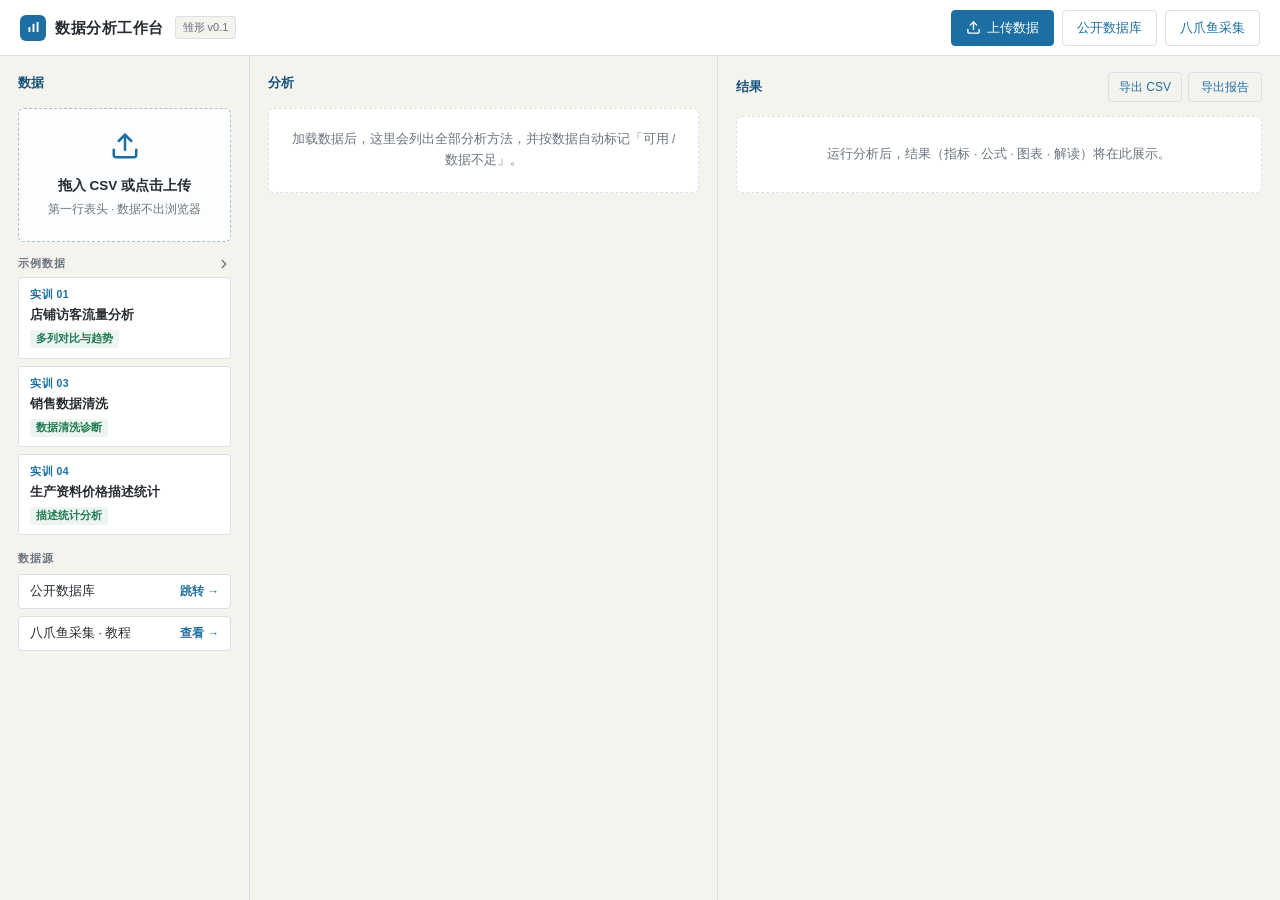
==== index.html @ 27d254c5 "1" ====
<!DOCTYPE html>
<html lang="zh-CN">
<head>
<meta charset="UTF-8">
<meta name="viewport" content="width=device-width, initial-scale=1.0">
<title>数据分析工作台 · 雏形</title>
<style>
:root{--brand:#1D6FA3;--brand-dark:#14517A;--brand-light:#E8F1F8;--accent:#D89A1E;--ok:#1E7A50;--bad:#B4382C;--purple:#5B4AA8;--teal:#2C7A7B;--gray:#6B7480;--text:#262B31;--line:#D9E0E8;--bg:#F5F3EE;--card:#fff;--rule:#D9E0E8;--serif:"Source Han Serif SC","Noto Serif CJK SC","STZhongsong","SimSun",Georgia,"Times New Roman",serif;}
*{box-sizing:border-box;margin:0;padding:0}
html,body{height:100%}
body{font-family:"Microsoft YaHei","微软雅黑","PingFang SC","Helvetica Neue",Arial,sans-serif;background:var(--bg);color:var(--text);font-size:14px;line-height:1.7}
button{font-family:inherit;cursor:pointer}
.hidden{display:none!important}

/* ---------- 顶栏 ---------- */
.topbar{height:56px;background:var(--card);border-bottom:1px solid var(--line);display:flex;align-items:center;justify-content:space-between;padding:0 20px;position:sticky;top:0;z-index:20}
.brand{display:flex;align-items:center;gap:9px}
.brand .logo{width:26px;height:26px;background:var(--brand);border-radius:6px;display:flex;align-items:center;justify-content:center}
.brand .logo svg{width:15px;height:15px;color:#fff}
.brand .nm{font-size:15px;font-weight:700;letter-spacing:.5px}
.brand .ver{font-size:11px;color:var(--gray);font-weight:400;background:var(--bg);border:1px solid var(--line);border-radius:3px;padding:1px 7px;margin-left:2px}
.top-actions{display:flex;gap:8px}
.tb-btn{display:inline-flex;align-items:center;gap:6px;font-size:13px;color:var(--brand);background:transparent;border:1px solid var(--line);border-radius:4px;padding:7px 14px;min-height:36px;font-weight:500;transition:all .15s}
.tb-btn:hover{background:var(--brand-light);border-color:var(--brand)}
.tb-btn.primary{background:var(--brand);color:#fff;border-color:var(--brand)}
.tb-btn.primary:hover{background:var(--brand-dark)}
.tb-btn svg{width:15px;height:15px}

/* ---------- 三栏工作区 ---------- */
.workbench{display:grid;grid-template-columns:250px 1fr 1.2fr;height:calc(100vh - 56px)}
.col{overflow-y:auto;padding:16px 18px;border-right:1px solid var(--line)}
.col:last-child{border-right:none}
.col-h{font-size:13px;font-weight:700;color:var(--brand-dark);margin-bottom:14px;display:flex;align-items:center;gap:7px;justify-content:space-between}
.col-h svg{width:16px;height:16px;color:var(--brand);flex:0 0 16px}
.col-h .l{display:flex;align-items:center;gap:7px}
.sec-lbl{font-size:11px;color:var(--gray);font-weight:600;letter-spacing:1px;margin:14px 0 6px}
.sec-lbl.fold-head{display:flex;align-items:center;justify-content:space-between;width:100%;background:none;border:none;cursor:pointer;text-align:left;padding:0;font-size:11px;font-weight:600;color:var(--gray);letter-spacing:1px}
.sec-lbl.fold-head:hover{color:var(--brand)}
.sec-lbl.fold-head .fold-arrow{width:14px;height:14px;color:var(--gray);transition:transform .18s;flex:0 0 auto}
.sec-lbl.fold-head.open .fold-arrow{transform:rotate(90deg)}
.fold-body .sample-more{display:none}
.fold-body.open .sample-more{display:block}

/* ---------- 左栏：数据 ---------- */
.upload-box{border:1.5px dashed #AEBDCC;border-radius:6px;padding:22px 14px;text-align:center;cursor:pointer;background:#FCFDFE;transition:all .15s}
.upload-box:hover{border-color:var(--brand);background:var(--brand-light)}
.upload-box svg{width:30px;height:30px;color:var(--brand);margin-bottom:6px}
.upload-box .t{font-size:13.5px;font-weight:700}
.upload-box .s{font-size:11.5px;color:var(--gray);margin-top:2px}
.sample-item{border:1px solid var(--line);border-radius:4px;padding:8px 11px;font-size:12.5px;cursor:pointer;background:#fff;margin-bottom:7px;transition:all .15s}
.sample-item:hover{border-color:var(--brand);background:#FBFCFE}
.sample-item .no{font-size:10.5px;font-weight:700;color:var(--brand);letter-spacing:.5px}
.sample-item .nm{font-weight:600;margin-top:1px}
.sample-item .tp{font-size:10.5px;color:var(--ok);background:#EDF5F0;border-radius:2px;padding:0 6px;margin-top:4px;display:inline-block;font-weight:600}
.src-link{display:flex;align-items:center;justify-content:space-between;font-size:12.5px;color:var(--text);border:1px solid var(--line);border-radius:4px;padding:8px 11px;margin-bottom:7px;cursor:pointer;background:#fff;transition:all .15s;text-align:left;width:100%}
.src-link:hover{border-color:var(--brand);background:#FBFCFE}
.src-link .go{color:var(--brand);font-size:11.5px;font-weight:600}
.var-list{margin-top:6px}
.var-item{display:flex;align-items:center;gap:7px;font-size:12.5px;padding:4px 0}
.v-dot{width:7px;height:7px;border-radius:50%;flex:0 0 7px}
.v-name{flex:1;min-width:0;overflow:hidden;text-overflow:ellipsis;white-space:nowrap}
.v-type{font-size:10.5px;color:var(--gray)}
.var-note{font-size:11px;color:var(--gray);margin-top:8px;line-height:1.6}
.src-meta{font-size:12px;color:var(--gray);background:var(--card);border:1px solid var(--line);border-radius:4px;padding:8px 11px;margin-bottom:10px}

/* ---------- 中栏：分析 ---------- */
.an-group{margin-bottom:16px}
.an-group-t{font-size:11px;color:var(--gray);font-weight:600;letter-spacing:1px;margin-bottom:6px;padding-bottom:4px;border-bottom:1px solid var(--line)}
.an-card{display:flex;align-items:center;gap:10px;width:100%;text-align:left;border:1px solid var(--line);border-radius:5px;padding:9px 12px;margin-bottom:7px;background:#fff;transition:all .15s}
.an-card:hover{border-color:var(--brand);background:#FBFCFE}
.an-card.sel{border-color:var(--brand);box-shadow:0 0 0 1px var(--brand);background:var(--brand-light)}
.an-card .ic{width:20px;height:20px;color:var(--brand);flex:0 0 20px}
.an-card .ic svg{width:20px;height:20px}
.an-card .nm{font-size:13.5px;font-weight:600;flex:1;min-width:0}
.an-card .nm .short{display:block;font-size:11px;color:var(--gray);font-weight:400;margin-top:1px}
.badge{font-size:10.5px;font-weight:600;border-radius:3px;padding:2px 7px;flex:0 0 auto;letter-spacing:.3px}
.badge.ok{background:var(--brand-light);color:var(--brand)}
.badge.no{background:#EEF0F3;color:var(--gray)}
.badge.shell{background:#FBF3E2;color:#9A6A12}
.an-empty{font-size:12.5px;color:var(--gray);background:var(--card);border:1px dashed var(--line);border-radius:6px;padding:20px 16px;text-align:center;line-height:1.7}
.cfg-wrap{margin-top:14px;background:var(--card);border:1px solid var(--line);border-radius:6px;padding:14px}
.cfg-wrap .ttl{font-size:13px;font-weight:700;color:var(--brand-dark);margin-bottom:10px}
.cfg-row{display:flex;align-items:center;gap:12px;flex-wrap:wrap;margin-bottom:12px}
.cfg-row label{font-size:13px;font-weight:600;color:var(--brand-dark);min-width:90px}
.cfg-row select,.cfg-row input[type=number]{font-family:inherit;font-size:14px;padding:8px 10px;border:1.5px solid var(--line);border-radius:3px;background:#fff;min-height:40px;min-width:160px;color:var(--text)}
.cfg-row select:focus,.cfg-row input:focus{outline:none;border-color:var(--brand)}
.hint{font-size:12px;color:var(--gray)}
.out-opts{margin-top:14px;padding-top:12px;border-top:1px dashed var(--line)}
.out-ttl{font-size:13px;font-weight:700;color:var(--brand-dark);margin-bottom:8px}
.out-row{display:flex;gap:16px;flex-wrap:wrap}
.out-item{display:inline-flex;align-items:center;gap:5px;font-size:12.5px;color:var(--text);cursor:pointer;user-select:none}
.out-item input{width:15px;height:15px;accent-color:var(--brand);cursor:pointer}
.run-btn{display:inline-flex;align-items:center;gap:7px;background:var(--brand);color:#fff;border:none;border-radius:4px;padding:10px 20px;font-size:14px;font-weight:600;min-height:42px;margin-top:6px}
.run-btn:hover{background:var(--brand-dark)}
.run-btn svg{width:16px;height:16px}

/* ---------- 右栏：结果 ---------- */
.ws-empty{font-size:12.5px;color:var(--gray);background:var(--card);border:1px dashed var(--line);border-radius:6px;padding:26px 18px;text-align:center;line-height:1.8}
#result.no-metric .metric{display:none}
#result.no-chart .chart-box{display:none}
#result.no-formula .formula-card{display:none}
#result.no-finding .finding{display:none}

/* ---------- 弹窗 ---------- */
.modal-mask{position:fixed;inset:0;background:rgba(20,26,33,.42);z-index:50;display:flex;align-items:center;justify-content:center;padding:20px}
.modal{background:var(--card);border-radius:8px;max-width:560px;width:100%;max-height:82vh;overflow-y:auto;box-shadow:0 16px 48px rgba(0,0,0,.18)}
.modal-h{display:flex;align-items:center;justify-content:space-between;padding:16px 20px;border-bottom:1px solid var(--line)}
.modal-h .t{font-size:15px;font-weight:700}
.modal-x{background:transparent;border:none;font-size:22px;color:var(--gray);cursor:pointer;line-height:1;padding:2px 6px}
.modal-b{padding:16px 20px 20px}
.db-item{display:flex;align-items:center;justify-content:space-between;border-bottom:1px solid #EEF2F6;padding:10px 2px}
.db-item:last-child{border-bottom:none}
.db-item .n{font-size:13.5px}
.db-item .n small{display:block;font-size:11px;color:var(--gray)}
.db-item a{color:var(--brand);font-size:12.5px;text-decoration:none;font-weight:600;flex:0 0 auto}
.db-item a:hover{text-decoration:underline}
.oct-step{display:flex;gap:10px;padding:8px 0;font-size:13px;line-height:1.7}
.oct-step .no{flex:0 0 22px;height:22px;border-radius:50%;background:var(--brand);color:#fff;font-size:12px;font-weight:700;display:flex;align-items:center;justify-content:center;margin-top:2px}
.oct-step .tx{flex:1;min-width:0}

/* ---------- 结果样式（复用现有引擎输出） ---------- */
/* ---------- 壳子模式：能力已设计、算法待接入 ---------- */
.shell-flag{display:flex;gap:10px;align-items:flex-start;background:#FFF7E6;border:1px solid #F2D8A7;border-radius:3px;padding:12px 16px;margin-bottom:14px;font-size:13px;line-height:1.75;color:#7A5A12}
.shell-flag svg{flex:0 0 auto;width:17px;height:17px;color:#DD8B00;margin-top:3px}
.shell-flag b{font-weight:800}
.spec-list,.todo-list{list-style:none;padding:0;margin:0}
.spec-item{display:flex;gap:12px;padding:9px 0;border-bottom:1px dashed var(--line);font-size:13px;line-height:1.7}
.spec-item:last-child{border-bottom:none}
.spec-k{flex:0 0 132px;font-weight:700;color:#14517A;font-size:12px;letter-spacing:.2px}
.spec-v{flex:1;min-width:0;color:var(--text)}
.spec-v small{display:block;color:var(--gray);font-size:11.5px;margin-top:2px;line-height:1.65}
.todo-item{display:flex;gap:10px;padding:8px 0;font-size:13px;line-height:1.7;align-items:flex-start}
.todo-box{flex:0 0 auto;width:13px;height:13px;border:1.5px solid #C5CDD6;border-radius:2px;margin-top:4px}
.todo-item b{font-family:'Consolas','Courier New',monospace;font-size:12.5px;color:#14517A}
.todo-item small{display:block;color:var(--gray);font-size:11.5px;margin-top:2px}
.pre-tbl{width:100%;border-collapse:collapse;font-size:12.5px;margin:8px 0 4px}
.pre-tbl th{background:#F1F5F9;color:#14517A;font-weight:700;text-align:left;padding:7px 10px;border-bottom:2px solid var(--line)}
.pre-tbl td{padding:6px 10px;border-bottom:1px solid #EEF2F6}
.pre-tbl td.num{text-align:right;font-family:Georgia,"Times New Roman",serif}
.pre-ok{color:#1E8E5A;font-weight:700}
.pre-bad{color:#C0392B;font-weight:700}
@media (max-width:768px){
  html,body{height:auto}
  .topbar{height:auto;min-height:56px;padding:8px 12px;gap:8px;flex-wrap:wrap}
  .top-actions{margin-left:auto}
  .tb-btn{padding:7px 9px}
  .workbench{display:block;height:auto;min-height:calc(100vh - 56px)}
  .col{overflow:visible;padding:14px 12px;border-right:none;border-bottom:1px solid var(--line)}
  .col:last-child{border-bottom:none}
  .cfg-row label{min-width:0;flex-basis:100%}
  .cfg-row select,.cfg-row input[type=number],.cfg-row input[type=text]{width:100%;min-width:0}
  .spec-item{flex-direction:column;gap:2px}
  .spec-k{flex:0 0 auto}
}

/* ---------- Step3 结果 ---------- */
.result-toolbar{display:flex;gap:10px;margin-bottom:18px;flex-wrap:wrap;align-items:center}
.result-toolbar .rt-status{font-size:13px;color:var(--ok);font-weight:600;display:inline-flex;align-items:center;gap:6px;margin-left:auto}
.result-toolbar .rt-status svg{width:16px;height:16px}
.res-block{background:var(--card);border:1px solid var(--line);border-radius:4px;
  padding:20px 22px;margin-bottom:16px;scroll-margin-top:12px}
.res-block .rb-title{font-size:15px;font-weight:700;color:var(--brand-dark);margin-bottom:12px;
  display:flex;align-items:center;gap:8px}
.res-block .rb-title .rb-no{background:var(--brand);color:#fff;font-size:12px;font-weight:700;
  width:22px;height:22px;border-radius:2px;display:inline-flex;align-items:center;justify-content:center;flex:0 0 22px}
.res-block .rb-title svg{width:18px;height:18px;color:var(--brand);flex:0 0 18px}
.metric-grid{display:grid;grid-template-columns:repeat(auto-fill,minmax(150px,1fr));gap:10px;margin-bottom:6px}
.metric{background:#FAFBFC;border:1px solid var(--line);border-radius:3px;padding:10px 12px}
.metric .m-label{font-size:11.5px;color:var(--gray);font-weight:600}
.metric .m-value{font-family:Georgia,"Times New Roman",serif;font-size:18px;font-weight:700;color:var(--brand-dark);line-height:1.35}
.metric .m-unit{font-size:11.5px;color:var(--gray);margin-left:3px;font-weight:400}
.metric.hl{background:var(--brand-light);border-color:var(--brand)}
.metric.hl .m-value{color:var(--brand)}
.metric.warn{background:#FBF7EE;border-color:#E8D5AC}
.metric.warn .m-value{color:#9A6A12}
.chart-box{margin:10px 0 4px}
.chart-box svg{width:100%;height:auto;display:block}
.chart-cap{font-size:12px;color:var(--gray);margin-top:4px}
.formula-card{background:#F8F9FA;border-left:3px solid var(--accent);border-radius:2px;
  padding:12px 16px;margin:10px 0;font-size:13.5px}
.formula-card .f-label{font-size:11px;font-weight:700;color:#9A6A12;letter-spacing:1px;margin-bottom:3px}
.formula-card .f-expr{font-weight:700;color:var(--text);font-family:"Cambria Math","STIXGeneral",Georgia,serif;font-size:14.5px}
.formula-card .f-sub{color:#4A5568;font-size:13px;margin-top:2px}
.formula-card .f-res{color:var(--brand);font-weight:700;margin-top:2px}
.finding{display:flex;gap:10px;padding:9px 12px;border-radius:2px;margin:7px 0;align-items:flex-start;font-size:13.5px}
.finding .f-badge{flex:0 0 auto;font-size:11.5px;font-weight:700;padding:2px 9px;border-radius:2px;margin-top:2px}
.finding .f-body{flex:1}
.finding .f-title{font-weight:700}
.f-fact{background:#F0F5FA}.f-fact .f-badge{background:var(--brand);color:#fff}
.f-anl{background:#FAF5EA}.f-anl .f-badge{background:#C88A10;color:#fff}
.f-sug{background:#EDF5F0}.f-sug .f-badge{background:var(--ok);color:#fff}
.f-warn{background:#FAEEEC}.f-warn .f-badge{background:var(--bad);color:#fff}
.prompt-box{background:#12293E;border-radius:3px;padding:16px 18px;margin:10px 0;color:#E8F1F8}
.prompt-box .pb-label{font-size:11.5px;font-weight:700;color:var(--accent);letter-spacing:1.5px;margin-bottom:8px;display:flex;align-items:center;gap:7px}
.prompt-box .pb-label svg{width:15px;height:15px}
.prompt-box .pb-text{font-size:13px;line-height:1.8;white-space:pre-wrap;font-family:"Consolas","Courier New",monospace}
.prompt-box .pb-copy{margin-top:10px;font-size:12px;background:rgba(255,255,255,.1);color:#fff;
  border:1px solid rgba(255,255,255,.28);border-radius:2px;padding:6px 14px;min-height:36px;font-weight:600}
.prompt-box .pb-copy:hover{background:rgba(255,255,255,.2)}
.prompt-box .pb-copied{color:#7FD8A8;font-size:12px;margin-left:10px}
.qa-note{font-size:12px;color:var(--gray);margin-top:10px;display:flex;gap:8px;align-items:center}
.qa-note svg{width:15px;height:15px;color:var(--ok);flex:0 0 15px}
.warn-box{background:#FAEEEC;border:1px solid #E9C2BA;border-radius:2px;padding:12px 16px;
  margin:10px 0;font-size:13px;display:flex;gap:10px}
.warn-box svg{width:18px;height:18px;color:var(--bad);flex:0 0 18px;margin-top:2px}


</style>
</head>
<body>
<header class="topbar">
  <div class="brand">
    <span class="logo"><svg viewBox="0 0 24 24" fill="none" stroke="currentColor" stroke-width="2.4" stroke-linecap="round" stroke-linejoin="round"><rect x="4" y="11" width="3" height="8" rx=".8" fill="currentColor" stroke="none"/><rect x="10.5" y="6" width="3" height="13" rx=".8" fill="currentColor" stroke="none"/><rect x="17" y="3" width="3" height="16" rx=".8" fill="currentColor" stroke="none"/></svg></span>
    <span class="nm">数据分析工作台</span>
    <span class="ver">雏形 v0.1</span>
  </div>
  <div class="top-actions">
    <button class="tb-btn primary" id="btnUploadTop"><svg viewBox="0 0 24 24" fill="none" stroke="currentColor" stroke-width="2.2" stroke-linecap="round" stroke-linejoin="round"><path d="M21 15v4a2 2 0 0 1-2 2H5a2 2 0 0 1-2-2v-4"/><polyline points="17 8 12 3 7 8"/><line x1="12" y1="3" x2="12" y2="15"/></svg>上传数据</button>
    <button class="tb-btn" id="btnDBTop">公开数据库</button>
    <button class="tb-btn" id="btnOctTop">八爪鱼采集</button>
  </div>
</header>

<main class="workbench">
  <!-- 左栏：数据 -->
  <section class="col">
    <div class="col-h"><span class="l">数据</span></div>
    <div class="upload-box" id="uploadBox">
      <svg viewBox="0 0 24 24" fill="none" stroke="currentColor" stroke-width="2" stroke-linecap="round" stroke-linejoin="round"><path d="M21 15v4a2 2 0 0 1-2 2H5a2 2 0 0 1-2-2v-4"/><polyline points="17 8 12 3 7 8"/><line x1="12" y1="3" x2="12" y2="15"/></svg>
      <div class="t">拖入 CSV 或点击上传</div>
      <div class="s">第一行表头 · 数据不出浏览器</div>
    </div>
    <input type="file" id="fileInput" accept=".csv,text/csv" class="hidden">
    <button type="button" class="sec-lbl fold-head" id="sampleFold" aria-expanded="false"><span>示例数据</span><svg class="fold-arrow" viewBox="0 0 24 24" fill="none" stroke="currentColor" stroke-width="2.4" stroke-linecap="round" stroke-linejoin="round"><polyline points="9 18 15 12 9 6"/></svg></button>
    <div id="sampleList" class="fold-body"></div>
    <div class="sec-lbl">数据源</div>
    <button class="src-link" id="btnDB"><span>公开数据库</span><span class="go">跳转 →</span></button>
    <button class="src-link" id="btnOct"><span>八爪鱼采集 · 教程</span><span class="go">查看 →</span></button>
    <div class="sec-lbl" id="varSecLbl" style="display:none">变量列表</div>
    <div class="src-meta hidden" id="srcMeta"></div>
    <div class="var-list" id="varList"></div>
  </section>

  <!-- 中栏：分析 -->
  <section class="col">
    <div class="col-h"><span class="l">分析</span></div>
    <div class="an-empty" id="anEmpty">加载数据后，这里会列出全部分析方法，并按数据自动标记「可用 / 数据不足」。</div>
    <div id="anGroups"></div>
    <div class="cfg-wrap hidden" id="cfgWrap">
      <div class="ttl">参数设置</div>
      <div id="cfgFields"></div>
      <div class="out-opts">
        <div class="out-ttl">输出选项</div>
        <div class="out-row">
          <label class="out-item"><input type="checkbox" id="optMetric" checked>指标卡</label>
          <label class="out-item"><input type="checkbox" id="optChart" checked>图表</label>
          <label class="out-item"><input type="checkbox" id="optFormula">公式</label>
          <label class="out-item"><input type="checkbox" id="optFinding" checked>解读</label>
        </div>
      </div>
      <button class="run-btn" id="btnRun"><svg viewBox="0 0 24 24" fill="none" stroke="currentColor" stroke-width="2.2" stroke-linecap="round" stroke-linejoin="round"><polygon points="6 3 20 12 6 21 6 3"/></svg>开始分析</button>
    </div>
  </section>

  <!-- 右栏：结果 -->
  <section class="col">
    <div class="col-h"><span class="l">结果</span><span style="display:flex;gap:6px"><button class="tb-btn" id="btnCSV" style="padding:5px 10px;min-height:30px;font-size:12px">导出 CSV</button><button class="tb-btn" id="btnExport" style="padding:5px 12px;min-height:30px;font-size:12px">导出报告</button></span></div>
    <div class="ws-empty" id="result">运行分析后，结果（指标 · 公式 · 图表 · 解读）将在此展示。</div>
  </section>
</main>

<!-- 弹窗容器 -->
<div class="modal-mask hidden" id="modalMask">
  <div class="modal" id="modal"></div>
</div>

<script>
"use strict";
var C = {brand:"#1D6FA3", brandD:"#14517A", accent:"#D89A1E", ok:"#1E8E5A", bad:"#C0392B",
  purple:"#6B46C1", teal:"#2C7A7B", gray:"#8A94A0", text:"#2D3748", line:"#E2E8F0"};

/* ---------- 数字格式化 ---------- */
function fmtNum(v, d){ if(v===null||v===undefined||!isFinite(v)) return "—";
  d = (d===undefined?1:d); return v.toLocaleString("zh-CN",{minimumFractionDigits:0,maximumFractionDigits:d}); }
function fmtPct(v, d){ return (v*100).toFixed(d===undefined?1:d)+"%"; }
function fmtSigned(v, d){ var s=fmtNum(v,d); return (v>0?"+":"")+s; }
function round(v, d){ var p=Math.pow(10,d===undefined?2:d); return Math.round(v*p)/p; }
function sum(a){ return a.reduce(function(s,v){return s+v;},0); }
function mean(a){ return a.length? sum(a)/a.length : NaN; }
function isLikelyTotalColumn(name){ return /^(总|合计|总计)|(?:总数|合计|总计|total|sum)$/i.test(String(name||"").trim()); }

/* =====================================================================
 * 1. CSV 解析（支持引号包裹、逗号、BOM；UTF-8）
 * ===================================================================== */
function parseCSV(text){
  text = text.replace(/^\uFEFF/, "").replace(/\r\n?/g, "\n");
  var rows=[], row=[], cell="", inQ=false, i, c;
  for(i=0;i<text.length;i++){
    c=text[i];
    if(inQ){
      if(c==='"'){ if(text[i+1]==='"'){cell+='"';i++;} else inQ=false; }
      else cell+=c;
    } else {
      if(c==='"'){ inQ=true; }
      else if(c===','){ row.push(cell); cell=""; }
      else if(c==='\n'){ row.push(cell); rows.push(row); row=[]; cell=""; }
      else cell+=c;
    }
  }
  if(cell!==""||row.length){ row.push(cell); rows.push(row); }
  rows = rows.filter(function(r){ return r.some(function(x){ return x.trim()!==""; }); });
  if(rows.length<2) return null;
  var headers = rows[0].map(function(h){ return String(h).trim(); });
  var data = rows.slice(1).map(function(r){
    while(r.length<headers.length) r.push("");
    return headers.map(function(_,k){ return (r[k]!==undefined? String(r[k]).trim() : ""); });
  });
  return {headers:headers, rows:data};
}

/* 单元格数值解析："" → null(缺失)；可解析 → number；否则 NaN(文本) */
function parseNum(s){
  if(s===null||s===undefined) return null;
  var t=String(s).trim();
  if(t==="") return null;
  t=t.replace(/,/g,"").replace(/[¥￥]/g,"").replace(/\s+/g,"");
  if(t==="-"||t==="--"||t==="NA"||t==="N/A"||t==="null") return null;
  // 严格数字格式：残缺日期（2024-2-30）与日期串不得被 parseFloat 截断吞掉
  if(!/^[-+]?(\d+(\.\d+)?|\.\d+)$/.test(t)) return NaN;
  var v=parseFloat(t);
  return isNaN(v)? NaN : v;
}
function isNumCol(rows, k){
  var n=0, ok=0;
  for(var i=0;i<rows.length;i++){ var v=parseNum(rows[i][k]); if(v!==null){ n++; if(!isNaN(v)) ok++; } }
  return n>0 && ok/n>=0.85;
}
function colValues(rows, k){ // 数值化后的数组（null 跳过）
  var out=[];
  for(var i=0;i<rows.length;i++){ var v=parseNum(rows[i][k]); if(v!==null&&!isNaN(v)) out.push(v); }
  return out;
}

/* =====================================================================
 * 2. 描述统计引擎（口径对齐教材：样本方差 ddof=1、众数取最小、Excel 分位数）
 * ===================================================================== */
function quantileSorted(s, p){
  var pos=(s.length-1)*p, lo=Math.floor(pos), hi=Math.ceil(pos);
  return s[lo]+(s[hi]-s[lo])*(pos-lo);
}
function describe(arr){
  var n=arr.length, s=arr.slice().sort(function(a,b){return a-b;}), i, m=sum(s)/n;
  var median = n%2? s[(n-1)/2] : (s[n/2-1]+s[n/2])/2;
  var freq={}, mode=null, mf=0, k;
  for(i=0;i<n;i++){ freq[s[i]]=(freq[s[i]]||0)+1; }
  for(k in freq){ if(freq[k]>mf){ mf=freq[k]; mode=parseFloat(k); } }
  var min=s[0], max=s[n-1], range=max-min;
  var q1=quantileSorted(s,0.25), q3=quantileSorted(s,0.75), iqr=q3-q1;
  var varr=0, m3=0, m4=0;
  for(i=0;i<n;i++){ var d=s[i]-m; varr+=d*d; m3+=d*d*d; m4+=d*d*d*d; }
  var variance=varr/(n-1), std=Math.sqrt(variance), cv=m? std/m : NaN;
  var skew = std>0? (m3/n)/(std*std*std) : NaN;
  var kurt = std>0? (m4/n)/(std*std*std*std)-3 : NaN;
  return {n:n,min:min,max:max,range:range,mean:m,median:median,mode:mode,
    q1:q1,q3:q3,iqr:iqr,variance:variance,std:std,cv:cv,skew:skew,kurt:kurt,sum:m*n};
}

/* =====================================================================
 * 3. 相关与回归（最小二乘一元线性回归 + 皮尔逊 r）
 * ===================================================================== */
function linreg(xs, ys){
  var n=Math.min(xs.length,ys.length), i, mx=mean(xs), my=mean(ys);
  var sxy=0, sxx=0, syy=0;
  for(i=0;i<n;i++){ var dx=xs[i]-mx, dy=ys[i]-my; sxy+=dx*dy; sxx+=dx*dx; syy+=dy*dy; }
  var b=sxx!==0? sxy/sxx : NaN, a=my-b*mx;
  var r=Math.sqrt(sxx)*Math.sqrt(syy)!==0? sxy/Math.sqrt(sxx*syy) : NaN;
  var r2=r*r;
  function predict(x0){ return a+b*x0; }
  return {n:n,a:a,b:b,r:r,r2:r2,predict:predict,meanX:mx,meanY:my};
}
function corrStrength(r){
  var a=Math.abs(r);
  if(a>=0.8) return "高度相关";
  if(a>=0.5) return "显著相关";
  if(a>=0.3) return "低度相关";
  return "弱相关（几乎不相关）";
}

/* =====================================================================
 * 4. 时间序列分析（发展水平/增长量/环比定基速度/几何平均/趋势方程/预测）
 * ===================================================================== */
function tsAnalysis(ys){
  var n=ys.length, i, first=ys[0], last=ys[n-1];
  var avgLevel=sum(ys)/n;
  var avgGrowth=(last-first)/(n-1);
  var chain=[], fixed=[];
  for(i=1;i<n;i++){ chain.push(ys[i]/ys[i-1]); fixed.push(ys[i]/first); }
  fixed.unshift(1);
  var geoMean=first>0? Math.pow(last/first, 1/(n-1)) : NaN;
  var t=ys.map(function(_,k){return k;});
  var tr=linreg(t, ys);
  return {n:n, first:first, last:last, avgLevel:avgLevel, avgGrowth:avgGrowth,
    chain:chain, fixed:fixed, geoMean:geoMean, trend:tr};
}
function tsForecast(tr, targetT){ return tr.predict(targetT); }

/* =====================================================================
 * 5. 统计指数（拉氏/帕氏综合指数 + 因素分析，口径对齐教材）
 * ===================================================================== */
function indexAnalysis(q0, q1, p0, p1){
  var n=q0.length, i;
  var s00=0, s10=0, s01=0, s11=0;
  for(i=0;i<n;i++){ s00+=q0[i]*p0[i]; s10+=q1[i]*p0[i]; s01+=q0[i]*p1[i]; s11+=q1[i]*p1[i]; }
  var kqL=s00? s10/s00 : NaN,   // 拉氏产量指数 Σq1p0/Σq0p0
      kqP=s01? s11/s01 : NaN,   // 帕氏产量指数 Σq1p1/Σq0p1
      kpL=s00? s01/s00 : NaN,   // 拉氏价格指数 Σq0p1/Σq0p0
      kpP=s10? s11/s10 : NaN,   // 帕氏价格指数 Σq1p1/Σq1p0
      kTotal=s00? s11/s00 : NaN;
  var eQ=s10-s00, eP=s11-s10, eTotal=s11-s00;
  var qEffects=[], pEffects=[], iq=[], ip=[];
  for(i=0;i<n;i++){
    iq.push(q1[i]/q0[i]); ip.push(p1[i]/p0[i]);
    qEffects.push(q1[i]*p0[i]-q0[i]*p0[i]); pEffects.push(q1[i]*p1[i]-q1[i]*p0[i]);
  }
  var relConsistent=Math.abs(kqL*kpP-kTotal)<1e-6;
  var absConsistent=Math.abs(eQ+eP-eTotal)<1e-6;
  return {s00:s00,s10:s10,s01:s01,s11:s11,kqL:kqL,kqP:kqP,kpL:kpL,kpP:kpP,
    kTotal:kTotal,eQ:eQ,eP:eP,eTotal:eTotal,iq:iq,ip:ip,
    qEffects:qEffects,pEffects:pEffects,relConsistent:relConsistent,absConsistent:absConsistent};
}

/* =====================================================================
 * 6. 抽样估计（z=1.96 大样本均值区间 / 比例区间 / 样本量）
 * ===================================================================== */
var Z95=1.96;
function meanInterval(arr){
  var st=describe(arr), se=st.std/Math.sqrt(st.n), margin=Z95*se;
  return {n:st.n, mean:st.mean, std:st.std, se:se, margin:margin,
    lower:st.mean-margin, upper:st.mean+margin, large:st.n>=30};
}
function propInterval(binaries){
  var n=binaries.length, k=binaries.filter(Boolean).length, p=k/n;
  var se=Math.sqrt(p*(1-p)/n), margin=Z95*se;
  return {n:n,k:k,p:p,se:se,margin:margin,lower:p-margin,upper:p+margin,
    np:k, nq:n-k, checkOK:k>=5 && (n-k)>=5};
}
function requiredSampleSize(sigma, E, z){ z=z||Z95; return Math.ceil((z*sigma/E)*(z*sigma/E)); }

/* ===== t 检验 helpers（追加于 requiredSampleSize 之后） ===== */
/* =====================================================================
 * 7.5  t 检验统计函数（独立 / 配对 / 单样本 — Welch 与 Student 可选）
 *      p 值通过正则化不完全 Beta 函数计算（CDF），与 scipy/statsmodels 一致
 * ===================================================================== */
function lGamma(x){
  // Lanczos 近似 — Numerical Recipes 风格
  var cof=[76.18009172947146, -86.50532032941677, 24.01409824083091,
           -1.2317735763244911, 0.00120858097003216, -0.0000053952393844999];
  var y=x, tmp=x+5.5;
  tmp-=(x+0.5)*Math.log(tmp);
  var ser=1.000000000190015;
  for(var j=0;j<6;j++) ser+=cof[j]/++y;
  return -tmp + Math.log(2.5066282746310005*ser/x);
}
function betaIncCF(a,b,x){
  // 连分式 (Lentz) — Regularized incomplete beta function 的连分式部分
  var qab=a+b, qap=a+1, qam=a-1;
  var c=1, d=1-qab*x/qap;
  if(Math.abs(d)<1e-300) d=1e-300;
  d=1/d;
  var h=d;
  for(var m=1;m<=200;m++){
    var m2=2*m;
    var aa=m*(b-m)*x/((qam+m2)*(a+m2));
    d=1+aa*d; if(Math.abs(d)<1e-300) d=1e-300;
    c=1+aa/c; if(Math.abs(c)<1e-300) c=1e-300;
    d=1/d; h*=d*c;
    aa=-(a+m)*(qab+m)*x/((a+m2)*(qap+m2));
    d=1+aa*d; if(Math.abs(d)<1e-300) d=1e-300;
    c=1+aa/c; if(Math.abs(c)<1e-300) c=1e-300;
    d=1/d; var del=d*c; h*=del;
    if(Math.abs(del-1)<3e-10) break;
  }
  return h;
}
function betaInc(a,b,x){
  if(x<=0) return 0;
  if(x>=1) return 1;
  var lbt = lGamma(a+b) - lGamma(a) - lGamma(b)
          + a*Math.log(x) + b*Math.log(1-x);
  var bt  = Math.exp(lbt);
  if(x<(a+1)/(a+b+2)) return bt*betaIncCF(a,b,x)/a;
  return 1 - bt*betaIncCF(b,a,1-x)/b;
}
function normCdf(z){
  // 标准正态 CDF —— Abramowitz & Stegun 7.1.26 近似（精度 ~1e-7）
  var t=1/(1+0.2316419*Math.abs(z));
  var d=0.3989422804014327*Math.exp(-z*z/2);
  var p=d*t*(0.319381530 + t*(-0.356563782 + t*(1.781477937 + t*(-1.821255978 + t*1.330274429))));
  return z>=0 ? 1-p : p;
}
function tDist2tail(t, df){
  // Student-t 双尾 p 值（教材口径 = 不完全 Beta 函数）
  if(df<=0) return NaN;
  if(df>100000) return 2*(1-normCdf(Math.abs(t)));  // 大 df → 正态近似
  var x = df/(df + t*t);
  return betaInc(df/2, 0.5, x);
}
function tDist1tail(t, df){
  // 单尾 p 值（t>0: P(T>t)；t<0: P(T<t)）
  var p2=tDist2tail(t, df);
  return t >= 0 ? p2/2 : 1 - p2/2;
}
function cohenD(a, b, kind){
  // kind: "ind_pooled" | "ind_welch" | "paired" | "one"
  var ma=mean(a), mb=b?mean(b):0;
  var sa=Math.sqrt(variance(a)), sb=b?Math.sqrt(variance(b)):0;
  if(kind==="paired"){
    // a 已经是差值数组
    return mean(a) / Math.sqrt(variance(a));
  }
  if(kind==="one"){ return (ma - b) / sa; }   // b 此时是 μ0
  if(kind==="ind_pooled"){
    var na=a.length, nb=b.length;
    var sp = Math.sqrt(((na-1)*sa*sa + (nb-1)*sb*sb)/(na+nb-2));
    return (ma-mb)/sp;
  }
  // ind_welch
  return (ma-mb)/Math.sqrt((sa*sa+sb*sb)/2);
}

/* ------- t 检验主函数 ------- */
function ttestIndependent(a, b, opts){
  opts=opts||{};
  var welch = !!opts.welch;
  var alts  = !!opts.alts;    // true=双尾 false=单尾（暂不全实现，仅双尾）
  var conf  = opts.conf||0.95;
  var na=a.length, nb=b.length;
  var ma=mean(a), mb=mean(b);
  var sa=a.map(function(x){return (x-ma)*(x-ma);}).reduce(function(s,v){return s+v;},0)/(na-1);
  var sb=b.map(function(x){return (x-mb)*(x-mb);}).reduce(function(s,v){return s+v;},0)/(nb-1);
  sa=Math.sqrt(sa); sb=Math.sqrt(sb);
  var diff=ma-mb;
  var t, df, se;
  if(welch){
    var va=sa*sa/na, vb=sb*sb/nb;
    se=Math.sqrt(va+vb);
    t=diff/se;
    var num=Math.pow(va+vb,2);
    var den=(va*va)/(na-1)+(vb*vb)/(nb-1);
    df=den>0?num/den:NaN;
  } else {
    var sp=Math.sqrt(((na-1)*sa*sa+(nb-1)*sb*sb)/(na+nb-2));
    se=sp*Math.sqrt(1/na+1/nb);
    t=diff/se;
    df=na+nb-2;
  }
  var p=tDist2tail(t, df);
  var cohen=cohenD(a, b, welch?"ind_welch":"ind_pooled");
  // 置信区间（均值差）
  var crit = tCritical(df, conf);   // 双侧 t 临界值
  var ciLower=diff-crit*se, ciUpper=diff+crit*se;
  return {kind:"ind", welch:welch, n1:na, n2:nb, m1:ma, m2:mb, s1:sa, s2:sb,
          diff:diff, se:se, t:t, df:df, p:p, cohensD:cohen,
          ciLower:ciLower, ciUpper:ciUpper, conf:conf, crit:crit};
}
function ttestPaired(a, b){
  var n=Math.min(a.length, b.length);
  var d=[]; for(var i=0;i<n;i++) d.push(a[i]-b[i]);
  var md=mean(d), sd=Math.sqrt(variance(d));
  var se=sd/Math.sqrt(n);
  // sd==0 时 t 与 Cohen's d 自然为 Infinity（数学上恒等差值 → 极限）
  var t=md/se, df=n-1;
  var p=isFinite(t)? tDist2tail(t, df) : 0;
  var cohen=sd>0? cohenD(d, null, "paired") : Infinity;
  var conf=0.95, crit=tCritical(df, conf);
  var margin=crit*se;
  return {kind:"paired", n:n, m1:mean(a.slice(0,n)), m2:mean(b.slice(0,n)),
          diff:md, sd:sd, se:se, t:t, df:df, p:p, cohensD:cohen,
          ciLower:md-margin, ciUpper:md+margin, conf:conf, crit:crit,
          d:d, x:a.slice(0,n), y:b.slice(0,n)};
}
function ttestOneSample(a, mu0){
  var n=a.length, ma=mean(a), sa=Math.sqrt(variance(a));
  var se=sa/Math.sqrt(n);
  var t=(ma-mu0)/se, df=n-1, p=tDist2tail(t, df);
  var conf=0.95, crit=tCritical(df, conf);
  var cohen=cohenD(a, mu0, "one");
  return {kind:"one", n:n, mean:ma, std:sa, mu0:mu0, se:se, t:t, df:df, p:p,
          cohensD:cohen, ciLower:ma-crit*se, ciUpper:ma+crit*se,
          conf:conf, crit:crit, x:a};
}
function variance(arr){  // 样本方差 ddof=1
  var n=arr.length, m=mean(arr);
  if(n<=1) return NaN;
  var s=0; for(var i=0;i<n;i++){var d=arr[i]-m; s+=d*d;}
  return s/(n-1);
}
function tCritical(df, conf){
  // 双侧 t 临界值 —— 在 [0, hi] 单调区间二分搜索
  if(df>100000) return Math.sqrt(2)*normInv(1-(1-conf)/2);  // 大 df → 正态近似
  var alpha = (1-conf)/2;
  var lo=0, hi=30;
  while(hi-lo>1e-5){
    var mid=(lo+hi)/2;
    if(tDist2tail(mid, df) < 2*alpha) hi=mid; else lo=mid;
  }
  return (lo+hi)/2;
}
function normInv(p){
  // 标准正态逆 CDF —— Beasley-Springer-Moro 近似
  if(p<=0) p=1e-12; if(p>=1) p=1-1e-12;
  var a=[-3.969683028665376e+01, 2.209460984245205e+02, -2.759285104469687e+02,
         1.383577518672690e+02, -3.066479806614716e+01, 2.506628277459239e+00];
  var b=[-5.447609879822406e+01, 1.615858368580409e+02, -1.556989798598866e+02,
         6.680131188771972e+01, -1.328068155288572e+01];
  var c=[-7.784894002430293e-03, -3.223964580411413e-01, -2.400758277161838e+00,
        -2.549732539343734e+00, 4.374664141464968e+00, 2.938163982698783e+00];
  var d=[7.784695709041462e-03, 3.224671290700398e-01, 2.445134137142996e+00, 3.754408661907416e+00];
  var pLow=0.02425, pHigh=1-pLow;
  var q,r;
  if(p<pLow){ q=Math.sqrt(-2*Math.log(p)); return (((((c[0]*q+c[1])*q+c[2])*q+c[3])*q+c[4])*q+c[5])/((((d[0]*q+d[1])*q+d[2])*q+d[3])*q+1); }
  if(p<=pHigh){ q=p-0.5; r=q*q; return (((((a[0]*r+a[1])*r+a[2])*r+a[3])*r+a[4])*r+a[5])*q/(((((b[0]*r+b[1])*r+b[2])*r+b[3])*r+b[4])*r+1); }
  q=Math.sqrt(-2*Math.log(1-p));
  return -(((((c[0]*q+c[1])*q+c[2])*q+c[3])*q+c[4])*q+c[5])/((((d[0]*q+d[1])*q+d[2])*q+d[3])*q+1);
}

/* =====================================================================
 * 6.5 追加分布函数：F 右尾 / 卡方右尾（不完全 Gamma 正则化）
 * ===================================================================== */
function gammaincP(a, x){
  // 正则化下不完全 gamma P(a,x)=γ(a,x)/Γ(a) —— 级数展开（x ≤ a+1 时用）
  if(x<=0||a<=0) return 0;
  var ap=a, sum=1/a, del=sum;
  for(var i=0;i<300;i++){ ap+=1; del*=x/ap; sum+=del; if(Math.abs(del)<Math.abs(sum)*1e-13) break; }
  return sum*Math.exp(-x+a*Math.log(x)-lGamma(a));
}
function gammaincQ(a, x){
  // 正则化上不完全 gamma Q(a,x)=Γ(a,x)/Γ(a) —— 连分式（x > a+1 时用）
  var b=x+1-a, c=1e300, d=1/b, h=d;
  for(var i=1;i<=300;i++){
    var an=-i*(i-a); b+=2;
    d=an*d+b; if(Math.abs(d)<1e-300) d=1e-300;
    c=b+an/c; if(Math.abs(c)<1e-300) c=1e-300;
    d=1/d; var del=d*c; h*=del;
    if(Math.abs(del-1)<1e-13) break;
  }
  return Math.exp(-x+a*Math.log(x)-lGamma(a))*h;
}
function gammaincReg(a, x){ return (x > a+1) ? 1-gammaincQ(a, x) : gammaincP(a, x); }
function chi2P(x, df){
  // 卡方分布右尾概率 = 1 − P(df/2, x/2)
  if(x<=0) return 1;
  if(df<=0) return NaN;
  return 1-gammaincReg(df/2, x/2);
}
function fDistP(f, df1, df2){
  // F 分布右尾概率 = I_{df2/(df2+df1·f)}(df2/2, df1/2)
  if(f<=0) return 1;
  if(!isFinite(f)) return 0;
  var x=df2/(df2+df1*f);
  return betaInc(df2/2, df1/2, x);
}

/* =====================================================================
 * 6.6 非参数检验（秩次方法）：并列取平均秩 + 四个检验
 * ===================================================================== */
function rankAll(values){
  // 升序赋秩，并列取平均秩；返回与 values 等长的秩数组
  var idx=values.map(function(_,i){return i;});
  idx.sort(function(a,b){ return values[a]-values[b]; });
  var ranks=new Array(values.length);
  for(var i=0;i<values.length;){
    var j=i;
    while(j+1<values.length && values[idx[j+1]]===values[idx[i]]) j++;
    var avg=(i+1+j+1)/2;
    for(var k=i;k<=j;k++) ranks[idx[k]]=avg;
    i=j+1;
  }
  return ranks;
}
function tieCorrection(values){
  // 并列秩校正项 Σ(t³−t)
  var cnt={}, tie=0;
  values.forEach(function(v){ cnt[v]=(cnt[v]||0)+1; });
  Object.keys(cnt).forEach(function(k){ var t=cnt[k]; if(t>1) tie+=t*t*t-t; });
  return tie;
}
function mannWhitneyU(a, b, opts){
  // 两独立样本 Mann-Whitney U，正态近似 p（含并列秩与连续性校正）
  opts=opts||{};
  var all=a.concat(b), R=rankAll(all);
  var Ra=0; for(var i=0;i<a.length;i++) Ra+=R[i];
  var n1=a.length, n2=b.length, N=n1+n2;
  var U1=n1*n2+n1*(n1+1)/2-Ra, U2=n1*n2-U1, U=Math.min(U1,U2);
  var tie=tieCorrection(all);
  var mu=n1*n2/2;
  var sigma=Math.sqrt(n1*n2*(N+1)/12*(1 - tie/(N*N*N-N)));
  if(sigma===0) sigma=1e-12;
  var raw=U1-mu, absRaw=Math.max(0, Math.abs(raw)-(opts.continuity===false?0:0.5));
  var z=(raw<0?-absRaw:absRaw)/sigma;
  var alt=opts.alternative||"two";
  var p=alt==="g1" ? normCdf(z) : (alt==="g2" ? 1-normCdf(z) : 2*(1-normCdf(Math.abs(z))));
  var r=z/Math.sqrt(N);
  return {U:U, U1:U1, U2:U2, n1:n1, n2:n2, Ra:Ra, z:z, p:p, r:r, alternative:alt};
}
function kruskalWallisH(groups){
  // groups: [{name, values:[]}]；H ~ χ²(k−1)，含并列秩校正；ε² = H/(N−1)
  var all=[]; groups.forEach(function(g){ all=all.concat(g.values); });
  var R=rankAll(all), k=groups.length, N=all.length;
  var H=0, off=0, rankSums=[];
  groups.forEach(function(g){
    var s=0; for(var i=0;i<g.values.length;i++) s+=R[off+i];
    off+=g.values.length; rankSums.push(s);
    H+=s*s/g.values.length;
  });
  H=12/(N*(N+1))*H - 3*(N+1);
  var tie=tieCorrection(all);
  if(tie>0) H=H/(1 - tie/(N*N*N-N));
  var df=k-1, p=chi2P(H, df), eps2=H/(N-1);
  return {H:H, df:df, p:p, k:k, N:N, eps2:eps2, rankSums:rankSums};
}
function wilcoxonSignedRank(a, b, opts){
  // 配对样本，零差值剔除，|d| 赋秩，W=min(W⁺,W⁻)，正态近似 p
  opts=opts||{};
  var diff=[], signs=[];
  for(var i=0;i<Math.min(a.length,b.length);i++){
    var d=a[i]-b[i];
    if(d!==0){ diff.push(Math.abs(d)); signs.push(d>0?1:-1); }
  }
  var n=diff.length;
  if(n<1) throw new Error("所有有效配对的差值均为 0，Wilcoxon 符号秩检验不适用");
  var R=rankAll(diff);
  var Wp=0, Wn=0;
  for(var j=0;j<n;j++){ if(signs[j]>0) Wp+=R[j]; else Wn+=R[j]; }
  var W=Math.min(Wp, Wn);
  var tie=tieCorrection(diff);
  var mu=n*(n+1)/4;
  var sigma=Math.sqrt(n*(n+1)*(2*n+1)/24 - tie/48);
  if(sigma===0) sigma=1e-12;
  var raw=Wp-mu, absRaw=Math.max(0, Math.abs(raw)-(opts.continuity===false?0:0.5));
  var z=(raw<0?-absRaw:absRaw)/sigma;
  var alt=opts.alternative||"two";
  var p=alt==="g1" ? 1-normCdf(z) : (alt==="g2" ? normCdf(z) : 2*(1-normCdf(Math.abs(z))));
  return {W:W, Wp:Wp, Wn:Wn, n:n, z:z, p:p, alternative:alt};
}
function friedmanTest(matrix){
  // matrix: n 行 × k 列；行内赋秩，χ²_F ~ χ²(k−1)；Kendall's W
  var n=matrix.length, k=matrix[0].length;
  var colRankSum=new Array(k).fill(0);
  for(var i=0;i<n;i++){
    var R=rankAll(matrix[i]);
    for(var j=0;j<k;j++) colRankSum[j]+=R[j];
  }
  var chi2=0;
  for(var j=0;j<k;j++) chi2+=colRankSum[j]*colRankSum[j];
  chi2=12/(n*k*(k+1))*chi2 - 3*n*(k+1);
  var df=k-1, p=chi2P(chi2, df), W=chi2/(n*(k-1));
  return {chi2:chi2, df:df, p:p, k:k, n:n, colRankSum:colRankSum, W:W};
}

/* =====================================================================
 * 6.7 方差分析（ANOVA）+ 卡方检验算法
 * ===================================================================== */
function anovaOneWay(groups){
  // groups: [{name, values:[]}]；返回方差分析表 + 效应量
  var k=groups.length, N=0, all=[];
  groups.forEach(function(g){ N+=g.values.length; all=all.concat(g.values); });
  if(k<2) throw new Error("方差分析至少需要 2 个有效组");
  var dfb=k-1, dfw=N-k;
  if(dfw<=0) throw new Error("组内自由度不足：每组只有 1 个观测时无法估计组内方差，请补充组内样本");
  var grand=mean(all), SSb=0, SSw=0;
  groups.forEach(function(g){
    var m=mean(g.values);
    SSb += g.values.length*(m-grand)*(m-grand);
    g.values.forEach(function(v){ SSw += (v-m)*(v-m); });
  });
  var SSt=SSb+SSw;
  var MSb=SSb/dfb, MSw=SSw/dfw;
  var F=MSw===0 ? (MSb===0 ? 0 : Infinity) : MSb/MSw;
  var p=F===Infinity ? 0 : fDistP(F, dfb, dfw);
  var eta2=SSt===0 ? 0 : SSb/SSt;
  var omegaDen=SSt+MSw, omega2=omegaDen===0 ? 0 : (SSb-(k-1)*MSw)/omegaDen;
  return {SSb:SSb,SSw:SSw,SSt:SSt,dfb:dfb,dfw:dfw,MSb:MSb,MSw:MSw,F:F,p:p,eta2:eta2,omega2:omega2,grand:grand,k:k,N:N};
}
function leveneTest(groups){
  var trans=groups.map(function(g){
    var md=describe(g.values).median;
    return {name:g.name, values:g.values.map(function(v){ return Math.abs(v-md); })};
  });
  var a=anovaOneWay(trans);
  return {W:a.F, df1:a.dfb, df2:a.dfw, p:a.p};
}
function posthocTest(groups, MSw, dfw, method, alpha){
  var k=groups.length, comps=[], i, j;
  var ncmp=k*(k-1)/2;
  for(i=0;i<k;i++){
    for(j=i+1;j<k;j++){
      var gi=groups[i], gj=groups[j];
      var diff=mean(gi.values)-mean(gj.values);
      var se=Math.sqrt(MSw*(1/gi.values.length + 1/gj.values.length));
      var t=Math.abs(diff)/se, pRaw=tDist2tail(t, dfw);
      var p = (method==="lsd") ? pRaw : Math.min(1, pRaw*ncmp);
      comps.push({g1:gi.name, g2:gj.name, diff:diff, se:se, t:t, p:p, sig:p<alpha});
    }
  }
  return comps;
}
function chi2Independence(obs, rKeys, cKeys){
  var rk, ck, rowSum={}, colSum={}, N=0;
  rKeys.forEach(function(x){ rowSum[x]=0; cKeys.forEach(function(y){ rowSum[x]+=obs[x][y]||0; }); });
  cKeys.forEach(function(y){ colSum[y]=0; rKeys.forEach(function(x){ colSum[y]+=obs[x][y]||0; }); });
  rKeys.forEach(function(x){ N+=rowSum[x]; });
  var exp={}, chi2=0, minE=Infinity, lowE=0, cells=0;
  rKeys.forEach(function(x){
    exp[x]={};
    cKeys.forEach(function(y){
      var e=rowSum[x]*colSum[y]/N, o=obs[x][y]||0;
      exp[x][y]=e; cells++;
      if(e<minE) minE=e; if(e<5) lowE++;
      chi2 += (o-e)*(o-e)/e;
    });
  });
  var df=(rKeys.length-1)*(cKeys.length-1);
  var p=chi2P(chi2, df);
  var V=Math.sqrt(chi2/(N*Math.min(rKeys.length-1, cKeys.length-1)));
  var resid={};
  rKeys.forEach(function(x){
    resid[x]={};
    cKeys.forEach(function(y){
      var e=exp[x][y], o=obs[x][y]||0;
      resid[x][y]=(o-e)/Math.sqrt(e);
    });
  });
  return {rowSum:rowSum, colSum:colSum, N:N, exp:exp, chi2:chi2, df:df, p:p, V:V, resid:resid, minE:minE, lowE:lowE, cells:cells};
}
function chi2GoodnessOfFit(cnt, keys, ratios){
  var N=0; keys.forEach(function(k){ N+=cnt[k]; });
  var k=keys.length, ratioArr;
  if(!ratios || String(ratios)==="等比例"){
    ratioArr=keys.map(function(){ return 1/k; });
  } else {
    var parts=String(ratios).trim().split(/[:：,，\s]+/).map(function(s){ return parseFloat(s); });
    var s=parts.reduce(function(a,b){return a+b;},0);
    if(parts.length!==k || parts.some(function(v){ return !isFinite(v)||v<0; }) || s<=0){
      throw new Error("理论比例需填写 "+k+" 个非负数字（如 1:2:1），或选择「等比例」");
    }
    ratioArr=parts.map(function(p){ return p/s; });
  }
  var chi2=0, exp={};
  keys.forEach(function(kk, i){
    var e=N*ratioArr[i], o=cnt[kk];
    exp[kk]=e; chi2 += (o-e)*(o-e)/e;
  });
  var df=k-1, p=chi2P(chi2, df);
  return {chi2:chi2, df:df, p:p, exp:exp, ratios:ratioArr};
}

/* =====================================================================
 * 7. 数据清洗诊断（缺失 / 文本数字 / 异常 IQR / 重复行 / 类型问题）
 * ===================================================================== */
function cleanDiagnose(ds){
  var issues=[], i, j;
  // ds: {headers, rows}
  var missByCol=[], textNumByCol=[];
  for(j=0;j<ds.headers.length;j++){
    var miss=0, tn=0;
    for(i=0;i<ds.rows.length;i++){
      var raw=ds.rows[i][j], v=parseNum(raw);
      if(v===null) miss++;
      else if(isNaN(v)) { /* 真文本 */ }
      else if(String(raw).match(/[,\s¥￥]/)) tn++;
    }
    missByCol.push(miss); textNumByCol.push(tn);
    if(miss>0) issues.push({type:"缺失", col:ds.headers[j], detail:miss+" 个缺失值（"+fmtPct(miss/ds.rows.length)+"）", act:"用该列均值/行业均值填充，或直接删除缺失行"});
    if(tn>0) issues.push({type:"文本数字", col:ds.headers[j], detail:tn+" 个单元格含千分位逗号/货币符号/空格（如 1,250.5）", act:"去除杂质后转为数值类型"});
  }
  // 数值列异常值（IQR）
  for(j=0;j<ds.headers.length;j++){
    if(!isNumCol(ds.rows,j)) continue;
    var vals=colValues(ds.rows,j), st=describe(vals);
    var lo=st.q1-1.5*st.iqr, hi=st.q3+1.5*st.iqr, outs=vals.filter(function(v){return v<lo||v>hi;});
    if(outs.length) issues.push({type:"异常值", col:ds.headers[j], detail:outs.length+" 个超出 IQR 界限 ["+fmtNum(lo,0)+", "+fmtNum(hi,0)+"]，如 "+outs.slice(0,3).map(function(v){return fmtNum(v,0);}).join("、")+"…", act:"核对原始记录，确认录入错误后剔除或修正"});
  }
  // 重复行
  var seen={}, dups=0;
  for(i=0;i<ds.rows.length;i++){ var key=ds.rows[i].join("\u0001"); if(seen[key]) dups++; else seen[key]=1; }
  if(dups>0) issues.push({type:"重复行", col:"—", detail:dups+" 行完全重复", act:"去重后仅保留一行"});
  // 脏名称（首尾空格）
  var dirtyNames=0;
  for(j=0;j<ds.headers.length;j++) for(i=0;i<ds.rows.length;i++) if(/^\s|\s$/.test(ds.rows[i][j])){ dirtyNames++; break; }
  if(dirtyNames>0) issues.push({type:"脏名称", col:"—", detail:dirtyNames+" 个字段首尾含多余空格", act:"trim() 去除首尾空格"});
  return {issues:issues, missByCol:missByCol, textNumByCol:textNumByCol, nRows:ds.rows.length};
}

/* =====================================================================
 * 8. 分类汇总 / 数据透视
 * ===================================================================== */
function groupSummary(rows, catIdx, valIdx){
  var g={}, order=[];
  for(var i=0;i<rows.length;i++){
    var key=rows[i][catIdx]||"(空)";
    if(!g[key]){ g[key]={key:key,vals:[]}; order.push(key); }
    var v=parseNum(rows[i][valIdx]);
    if(v!==null&&!isNaN(v)) g[key].vals.push(v);
  }
  return order.map(function(k){
    var vs=g[k].vals, s=describe(vs);
    return {key:k, count:vs.length, sum:s.sum, mean:s.mean, min:s.min, max:s.max};
  }).sort(function(a,b){return b.sum-a.sum;});
}
function pivotTable(rows, rowIdx, colIdx, valIdx){
  var rowKeys=[], colKeys=[], map={}, ri, ci, rk, ck, v;
  for(var i=0;i<rows.length;i++){
    rk=rows[i][rowIdx]||"(空)"; ck=rows[i][colIdx]||"(空)";
    if(rowKeys.indexOf(rk)<0) rowKeys.push(rk);
    if(colKeys.indexOf(ck)<0) colKeys.push(ck);
    v=parseNum(rows[i][valIdx]); if(v===null||isNaN(v)) v=0;
    map[rk] = map[rk]||{}; map[rk][ck]=(map[rk][ck]||0)+v;
  }
  return {rowKeys:rowKeys, colKeys:colKeys, map:map};
}

/* =====================================================================
 * 9. 内联 SVG 图表工厂（手写，零依赖）
 * ===================================================================== */
function svgWrap(inner, w, h, opts){
  opts=opts||{};
  var title = opts.title? '<text x="'+(w/2)+'" y="26" text-anchor="middle" font-size="15" font-weight="700" fill="'+C.text+'">'+escXML(opts.title)+'</text>' : "";
  var sub = opts.subtitle? '<text x="'+(w/2)+'" y="44" text-anchor="middle" font-size="11.5" fill="'+C.gray+'">'+escXML(opts.subtitle)+'</text>' : "";
  var padTop = (opts.title? 26:8) + (opts.subtitle? 20:0);
  return '<svg viewBox="0 0 '+w+' '+h+'" xmlns="http://www.w3.org/2000/svg" role="img">'
    +'<rect x="0" y="0" width="'+w+'" height="'+h+'" fill="white" rx="8"/>'+title+sub+inner+'</svg>';
}
function escXML(s){ return String(s).replace(/&/g,"&amp;").replace(/</g,"&lt;").replace(/>/g,"&gt;"); }
function niceTicks(min, max, want){
  want=want||5; if(min===max){ min-=1; max+=1; }
  var span=max-min, step=Math.pow(10, Math.floor(Math.log10(span/want)));
  var err=span/want/step;
  step*= err>=7.5?10 : err>=3.5?5 : err>=1.5?2 : 1;
  var start=Math.ceil(min/step)*step, ticks=[];
  for(var t=start; t<=max+1e-9; t+=step) ticks.push(t);
  if(ticks.length>10){ step*=2; ticks=[]; for(var t2=Math.ceil(min/step)*step; t2<=max+1e-9; t2+=step) ticks.push(t2); }
  return ticks;
}

function svgBar(labels, values, opts){
  opts=opts||{};
  var w=760, h=400, ml=64, mr=14, mt=(opts.title?46:10), mb=58;
  var maxV=Math.max.apply(null, values.concat([0])), ticks=niceTicks(0, maxV*1.08, 5);
  var yMax=ticks[ticks.length-1], plotW=w-ml-mr, plotH=h-mt-mb;
  var n=labels.length, bw=Math.min(56, plotW/n*0.62);
  var g="";
  ticks.forEach(function(t){
    var y=mt+plotH-(t/yMax)*plotH;
    g+='<line x1="'+ml+'" y1="'+y+'" x2="'+(w-mr)+'" y2="'+y+'" stroke="'+C.line+'" stroke-width="1"/>';
    g+='<text x="'+(ml-8)+'" y="'+(y+4)+'" text-anchor="end" font-size="11" fill="'+C.gray+'">'+fmtNum(t,0)+'</text>';
  });
  labels.forEach(function(lb,i){
    var x=ml+(i+0.5)*(plotW/n)-bw/2, y=mt+plotH-(values[i]/yMax)*plotH;
    g+='<rect x="'+x+'" y="'+y+'" width="'+bw+'" height="'+(mt+plotH-y)+'" rx="3" fill="'+C.brand+'" opacity="0.9"/>';
    g+='<text x="'+(x+bw/2)+'" y="'+(y-6)+'" text-anchor="middle" font-size="11.5" font-weight="700" fill="'+C.brandD+'">'+fmtNum(values[i],0)+'</text>';
    var lx=ml+(i+0.5)*(plotW/n);
    g+='<text x="'+lx+'" y="'+(h-mb+22)+'" text-anchor="middle" font-size="11" fill="'+C.text+'">'+escXML(String(lb))+'</text>';
  });
  g+='<line x1="'+ml+'" y1="'+(mt+plotH)+'" x2="'+(w-mr)+'" y2="'+(mt+plotH)+'" stroke="#9AA7B4" stroke-width="1.4"/>';
  return svgWrap(g, w, h, opts);
}

function svgLine(labels, series, opts){
  opts=opts||{};
  var w=760, h=400, ml=64, mr=20, mt=(opts.title?46:10), mb=58;
  var all=[], si, i;
  series.forEach(function(s){ all=all.concat(s.values); });
  var minV=Math.min.apply(null, all.concat([0])), maxV=Math.max.apply(null, all);
  var pad=(maxV-minV)*0.12||1; minV-=pad; maxV+=pad;
  var ticks=niceTicks(minV, maxV, 5), yMin=ticks[0], yMax=ticks[ticks.length-1];
  var plotW=w-ml-mr, plotH=h-mt-mb;
  var cols=[C.brand, C.accent, C.teal, C.purple, C.bad];
  var g="";
  ticks.forEach(function(t){
    var y=mt+plotH-(t-yMin)/(yMax-yMin)*plotH;
    g+='<line x1="'+ml+'" y1="'+y+'" x2="'+(w-mr)+'" y2="'+y+'" stroke="'+C.line+'" stroke-width="1"/>';
    g+='<text x="'+(ml-8)+'" y="'+(y+4)+'" text-anchor="end" font-size="11" fill="'+C.gray+'">'+fmtNum(t,0)+'</text>';
  });
  series.forEach(function(s, si){
    var col=cols[si%cols.length], pts=[];
    s.values.forEach(function(v,i){
      var x=ml+(i/(s.values.length-1||1))*plotW, y=mt+plotH-(v-yMin)/(yMax-yMin)*plotH;
      pts.push(x+","+y);
      if(i===s.values.length-1) g+='<text x="'+(x+6)+'" y="'+(y+4)+'" font-size="11" font-weight="700" fill="'+col+'">'+escXML(s.name)+'</text>';
    });
    g+='<polyline points="'+pts.join(" ")+'" fill="none" stroke="'+col+'" stroke-width="2.6" stroke-linecap="round" stroke-linejoin="round"/>';
  });
  labels.forEach(function(lb,i){
    g+='<text x="'+(ml+(i/(labels.length-1||1))*plotW)+'" y="'+(h-mb+22)+'" text-anchor="middle" font-size="11" fill="'+C.text+'">'+escXML(String(lb))+'</text>';
  });
  g+='<line x1="'+ml+'" y1="'+(mt+plotH)+'" x2="'+(w-mr)+'" y2="'+(mt+plotH)+'" stroke="#9AA7B4" stroke-width="1.4"/>';
  if(series.length>1){
    var lgX=w-220, lgY=mt+6;
    series.forEach(function(s,si){ var col=cols[si%cols.length];
      g+='<rect x="'+lgX+'" y="'+(lgY+si*18)+'" width="11" height="11" rx="2" fill="'+col+'"/>';
      g+='<text x="'+(lgX+16)+'" y="'+(lgY+si*18+10)+'" font-size="11.5" fill="'+C.text+'">'+escXML(s.name)+'</text>';
    });
  }
  return svgWrap(g, w, h, opts);
}

function svgPie(labels, values, opts){
  opts=opts||{};
  var w=760, h=420, cx=250, cy=210, r=150, total=sum(values);
  var cols=[C.brand, C.accent, C.teal, C.purple, "#C05621", "#3182CE", "#B7791F", "#38A169"];
  if(!isFinite(total) || total<=0 || values.some(function(v){ return !isFinite(v)||v<0; })){
    return svgWrap('<text x="'+(w/2)+'" y="'+(h/2)+'" text-anchor="middle" font-size="15" fill="'+C.gray+'">没有可用于占比的非负数值</text>', w, h, opts);
  }
  var g="", acc=0, i;
  values.forEach(function(v,i){
    var ang=v/total*360, start=acc, end=acc+ang;
    acc=end;
    var x1=cx+r*Math.cos(Math.PI/180*(start-90)), y1=cy+r*Math.sin(Math.PI/180*(start-90));
    var x2=cx+r*Math.cos(Math.PI/180*(end-90)),   y2=cy+r*Math.sin(Math.PI/180*(end-90));
    var large=ang>180?1:0;
    var col=cols[i%cols.length];
    g+='<path d="M '+cx+' '+cy+' L '+x1+' '+y1+' A '+r+' '+r+' 0 '+large+' 1 '+x2+' '+y2+' Z" fill="'+col+'" stroke="white" stroke-width="2"/>';
    var mid=Math.PI/180*(start+end-180)/2, lx=cx+(r+26)*Math.cos(mid), ly=cy+(r+26)*Math.sin(mid);
    if(v/total>=0.055){
      g+='<text x="'+lx+'" y="'+(ly+4)+'" text-anchor="middle" font-size="11.5" font-weight="700" fill="'+C.text+'">'+escXML(String(labels[i]))+'</text>';
      g+='<text x="'+lx+'" y="'+(ly+19)+'" text-anchor="middle" font-size="10.5" fill="'+C.gray+'">'+fmtPct(v/total,1)+'</text>';
    }
  });
  g+='<text x="'+cx+'" y="'+(cy-6)+'" text-anchor="middle" font-size="24" font-weight="800" fill="'+C.brandD+'">'+fmtNum(total,0)+'</text>';
  g+='<text x="'+cx+'" y="'+(cy+16)+'" text-anchor="middle" font-size="12" fill="'+C.gray+'">合计</text>';
  // 图例（右侧）
  var lx=470, ly=70;
  cols.slice(0,labels.length).forEach(function(col,i){
    var pct=values[i]/total;
    g+='<rect x="'+lx+'" y="'+(ly+i*26)+'" width="13" height="13" rx="3" fill="'+col+'"/>';
    g+='<text x="'+(lx+20)+'" y="'+(ly+i*26+11)+'" font-size="12.5" fill="'+C.text+'">'+escXML(String(labels[i]))+'</text>';
    g+='<text x="'+(lx+20)+'" y="'+(ly+i*26+24)+'" font-size="10.5" fill="'+C.gray+'">'+fmtNum(values[i],0)+' · '+fmtPct(pct,1)+'</text>';
  });
  return svgWrap(g, w, h, opts);
}

function svgHist(values, opts){
  opts=opts||{};
  var n=values.length, bins=opts.bins||Math.max(5,Math.min(10,Math.round(Math.sqrt(n))));
  var minV=Math.min.apply(null,values), maxV=Math.max.apply(null,values);
  if(minV===maxV){ minV-=1; maxV+=1; }
  var bw=(maxV-minV)/bins, counts=new Array(bins).fill(0), i;
  for(i=0;i<n;i++){ var b=Math.min(bins-1, Math.floor((values[i]-minV)/bw)); counts[b]++; }
  var labels=[], l;
  for(l=0;l<bins;l++) labels.push(fmtNum(minV+bw*l,1)+"~"+fmtNum(minV+bw*(l+1),1));
  return svgBar(labels, counts, {title:opts.title, subtitle:opts.subtitle});
}

function svgBox(values, opts){
  opts=opts||{};
  var st=describe(values), w=760, h=300, ml=64, mr=24, mt=(opts.title?46:10), mb=40;
  var ticks=niceTicks(st.min, st.max, 5), yMin=ticks[0], yMax=ticks[ticks.length-1];
  var plotW=w-ml-mr, plotH=h-mt-mb;
  function X(v){ return ml+(v-yMin)/(yMax-yMin)*plotW; }
  var g="";
  ticks.forEach(function(t){ var x=X(t);
    g+='<line x1="'+x+'" y1="'+mt+'" x2="'+x+'" y2="'+(mt+plotH)+'" stroke="'+C.line+'" stroke-width="1"/>';
    g+='<text x="'+x+'" y="'+(h-14)+'" text-anchor="middle" font-size="11" fill="'+C.gray+'">'+fmtNum(t,0)+'</text>';
  });
  var yMid=mt+plotH/2;
  g+='<line x1="'+X(st.min)+'" y1="'+yMid+'" x2="'+X(st.q1)+'" y2="'+yMid+'" stroke="#9AA7B4" stroke-width="1.6"/>';
  g+='<line x1="'+X(st.q3)+'" y1="'+yMid+'" x2="'+X(st.max)+'" y2="'+yMid+'" stroke="#9AA7B4" stroke-width="1.6"/>';
  g+='<line x1="'+X(st.min)+'" y1="'+(yMid-26)+'" x2="'+X(st.min)+'" y2="'+(yMid+26)+'" stroke="#9AA7B4" stroke-width="1.6"/>';
  g+='<line x1="'+X(st.max)+'" y1="'+(yMid-26)+'" x2="'+X(st.max)+'" y2="'+(yMid+26)+'" stroke="#9AA7B4" stroke-width="1.6"/>';
  g+='<rect x="'+X(st.q1)+'" y="'+(yMid-44)+'" width="'+(X(st.q3)-X(st.q1))+'" height="88" fill="'+C.brand+'" opacity="0.85" rx="3"/>';
  g+='<line x1="'+X(st.median)+'" y1="'+(yMid-44)+'" x2="'+X(st.median)+'" y2="'+(yMid+44)+'" stroke="white" stroke-width="2.6"/>';
  g+='<line x1="'+X(st.mean)+'" y1="'+(yMid-44)+'" x2="'+X(st.mean)+'" y2="'+(yMid+44)+'" stroke="'+C.accent+'" stroke-width="2.6" stroke-dasharray="5 4"/>';
  g+='<circle cx="'+X(st.mean)+'" cy="'+(yMid-58)+'" r="4" fill="'+C.accent+'"/><text x="'+(X(st.mean)+8)+'" y="'+(yMid-54)+'" font-size="11" fill="'+C.accent+'" font-weight="700">均值</text>';
  g+='<circle cx="'+X(st.median)+'" cy="'+(yMid+58)+'" r="4" fill="white" stroke="'+C.brand+'" stroke-width="2"/><text x="'+(X(st.median)+8)+'" y="'+(yMid+62)+'" font-size="11" fill="'+C.brand+'" font-weight="700">中位数</text>';
  return svgWrap(g, w, h, opts);
}

function svgScatter(xs, ys, opts){
  opts=opts||{};
  var w=760, h=410, ml=64, mr=24, mt=(opts.title?46:10), mb=56;
  var xMin=Math.min.apply(null,xs), xMax=Math.max.apply(null,xs);
  var yMin=Math.min.apply(null,ys), yMax=Math.max.apply(null,ys);
  var padX=(xMax-xMin)*0.08||1, padY=(yMax-yMin)*0.1||1;
  xMin-=padX; xMax+=padX; yMin-=padY; yMax+=padY;
  var xt=niceTicks(xMin,xMax,5), yt=niceTicks(yMin,yMax,5);
  xMin=xt[0]; xMax=xt[xt.length-1]; yMin=yt[0]; yMax=yt[yt.length-1];
  var plotW=w-ml-mr, plotH=h-mt-mb;
  function X(v){ return ml+(v-xMin)/(xMax-xMin)*plotW; }
  function Y(v){ return mt+plotH-(v-yMin)/(yMax-yMin)*plotH; }
  var g="";
  yt.forEach(function(t){ var y=Y(t);
    g+='<line x1="'+ml+'" y1="'+y+'" x2="'+(w-mr)+'" y2="'+y+'" stroke="'+C.line+'" stroke-width="1"/>';
    g+='<text x="'+(ml-8)+'" y="'+(y+4)+'" text-anchor="end" font-size="11" fill="'+C.gray+'">'+fmtNum(t,1)+'</text>';
  });
  xt.forEach(function(t){ var x=X(t);
    g+='<text x="'+x+'" y="'+(h-mb+22)+'" text-anchor="middle" font-size="11" fill="'+C.gray+'">'+fmtNum(t,1)+'</text>';
  });
  xs.forEach(function(x,i){
    g+='<circle cx="'+X(x)+'" cy="'+Y(ys[i])+'" r="5.5" fill="'+C.brand+'" opacity="0.75" stroke="white" stroke-width="1"/>';
  });
  if(opts.a!==undefined&&opts.b!==undefined){
    var x0=xMin, x1=xMax;
    var y0=opts.a+opts.b*x0, y1=opts.a+opts.b*x1;
    g+='<line x1="'+X(x0)+'" y1="'+Y(y0)+'" x2="'+X(x1)+'" y2="'+Y(y1)+'" stroke="'+C.accent+'" stroke-width="2.6" stroke-dasharray="7 5"/>';
    g+='<text x="'+(X(x0)+20)+'" y="'+(Y(y1)+18)+'" font-size="12" font-weight="800" fill="#B7791F">y = '+fmtNum(opts.a,2)+' + '+fmtNum(opts.b,2)+'x　R²='+fmtNum(opts.r2,3)+'</text>';
  }
  if(opts.predictX!==undefined&&opts.a!==undefined){
    var px=opts.predictX, py=opts.a+opts.b*px;
    g+='<circle cx="'+X(px)+'" cy="'+Y(py)+'" r="7" fill="'+C.bad+'" stroke="white" stroke-width="2"/>';
    g+='<text x="'+(X(px)+10)+'" y="'+(Y(py)-10)+'" font-size="12" font-weight="800" fill="'+C.bad+'">预测 x='+fmtNum(px,0)+' → y='+fmtNum(py,0)+'</text>';
  }
  g+='<line x1="'+ml+'" y1="'+(mt+plotH)+'" x2="'+(w-mr)+'" y2="'+(mt+plotH)+'" stroke="#9AA7B4" stroke-width="1.4"/>';
  g+='<line x1="'+ml+'" y1="'+mt+'" x2="'+ml+'" y2="'+(mt+plotH)+'" stroke="#9AA7B4" stroke-width="1.4"/>';
  return svgWrap(g, w, h, opts);
}

function svgLineForecast(labels, ys, opts){
  // 时序图：实际折线 + 趋势虚线延伸 + 预测点（红星）
  opts=opts||{};
  var w=760, h=400, ml=64, mr=30, mt=(opts.title?46:10), mb=56;
  var n=ys.length, fcN=opts.forecastN||1;
  var extYs=ys.concat(opts.forecastVals||[]);
  var all=extYs, minV=Math.min.apply(null,all), maxV=Math.max.apply(null,all);
  var pad=(maxV-minV)*0.12||1; minV-=pad; maxV+=pad;
  var ticks=niceTicks(minV,maxV,5), yMin=ticks[0], yMax=ticks[ticks.length-1];
  var plotW=w-ml-mr, plotH=h-mt-mb;
  function X(i){ return ml+(i/(n-1+fcN))*plotW; }
  function Y(v){ return mt+plotH-(v-yMin)/(yMax-yMin)*plotH; }
  var g="";
  ticks.forEach(function(t){ var y=Y(t);
    g+='<line x1="'+ml+'" y1="'+y+'" x2="'+(w-mr)+'" y2="'+y+'" stroke="'+C.line+'" stroke-width="1"/>';
    g+='<text x="'+(ml-8)+'" y="'+(y+4)+'" text-anchor="end" font-size="11" fill="'+C.gray+'">'+fmtNum(t,1)+'</text>';
  });
  var pts=[], trendPts=[], i;
  for(i=0;i<n;i++){ pts.push(X(i)+","+Y(ys[i])); trendPts.push(X(i)+","+Y(opts.trend.predict(i))); }
  g+='<polyline points="'+pts.join(" ")+'" fill="none" stroke="'+C.brand+'" stroke-width="2.8" stroke-linecap="round" stroke-linejoin="round"/>';
  g+='<polyline points="'+trendPts.join(" ")+'" fill="none" stroke="'+C.accent+'" stroke-width="2.2" stroke-dasharray="7 5" opacity="0.85"/>';
  var tEnd=X(n-1+fcN), yEnd=Y(opts.trend.predict(n-1+fcN));
  var lastX=X(n-1), lastY=Y(ys[n-1]);
  g+='<line x1="'+lastX+'" y1="'+lastY+'" x2="'+tEnd+'" y2="'+yEnd+'" stroke="'+C.accent+'" stroke-width="2.2" stroke-dasharray="7 5" opacity="0.85"/>';
  g+='<circle cx="'+tEnd+'" cy="'+yEnd+'" r="7" fill="'+C.bad+'" stroke="white" stroke-width="2"/>';
  var fcLabel=opts.forecastLabel||("预测 "+(labels[labels.length-1]+1));
  g+='<text x="'+Math.min(tEnd+8, w-mr-6)+'" y="'+(yEnd-10)+'" font-size="12" font-weight="800" fill="'+C.bad+'">'+escXML(fcLabel)+' '+fmtNum(opts.forecastVals[0],1)+'</text>';
  for(i=0;i<labels.length;i++){
    g+='<text x="'+X(i)+'" y="'+(h-mb+22)+'" text-anchor="middle" font-size="10.5" fill="'+C.text+'">'+escXML(String(labels[i]))+'</text>';
  }
  g+='<text x="'+tEnd+'" y="'+(h-mb+22)+'" text-anchor="middle" font-size="11" font-weight="800" fill="'+C.bad+'">'+escXML(String(labels[labels.length-1]+1))+'</text>';
  g+='<line x1="'+ml+'" y1="'+(mt+plotH)+'" x2="'+(w-mr)+'" y2="'+(mt+plotH)+'" stroke="#9AA7B4" stroke-width="1.4"/>';
  return svgWrap(g, w, h, opts);
}

// 配对样本散点 + y=x 对角线（同时显示 A 与 B 偏离无变化线的程度）
function svgScatterPaired(xs, ys, opts){
  opts=opts||{};
  var w=760, h=420, ml=72, mr=24, mt=(opts.title?46:18), mb=66;
  var plotW=w-ml-mr, plotH=h-mt-mb;
  var n=Math.min(xs.length,ys.length);
  if(!n) return svgWrap('<text x="'+w/2+'" y="'+h/2+'" text-anchor="middle" fill="#777">无可绘制数据</text>', w, h, opts);
  var xArr=xs.slice(0,n), yArr=ys.slice(0,n);
  var all=xArr.concat(yArr), minV=Math.min.apply(null,all), maxV=Math.max.apply(null,all);
  var pad=(maxV-minV)*0.08||1; minV-=pad; maxV+=pad;
  var X=v=>ml+(v-minV)/(maxV-minV)*plotW, Y=v=>mt+(1-(v-minV)/(maxV-minV))*plotH;
  var g="";
  // y=x 对角线
  var dX1=X(minV), dY1=Y(minV), dX2=X(maxV), dY2=Y(maxV);
  g+='<line x1="'+dX1+'" y1="'+dY1+'" x2="'+dX2+'" y2="'+dY2+'" stroke="#9AA7B4" stroke-width="1.2" stroke-dasharray="6 4" opacity="0.7"/>';
  g+='<text x="'+dX2+'" y="'+(dY2-8)+'" text-anchor="end" font-size="11" fill="#9AA7B4" font-weight="600">y = x · 无变化</text>';
  // 配对连线（A 到 B）+ 节点
  for(var i=0;i<n;i++){
    var x1=X(xArr[i]), y1=Y(xArr[i]);
    var x2=X(yArr[i]), y2=Y(yArr[i]);
    g+='<line x1="'+x1+'" y1="'+y1+'" x2="'+x2+'" y2="'+y2+'" stroke="#C8D2DD" stroke-width="1" opacity="0.55"/>';
  }
  for(i=0;i<n;i++){
    g+='<circle cx="'+X(xArr[i])+'" cy="'+Y(xArr[i])+'" r="4.5" fill="'+C.brand+'" stroke="white" stroke-width="1.4"/>';
    g+='<circle cx="'+X(yArr[i])+'" cy="'+Y(yArr[i])+'" r="4.5" fill="'+C.accent+'" stroke="white" stroke-width="1.4"/>';
  }
  // 坐标轴
  g+='<line x1="'+ml+'" y1="'+mt+'" x2="'+ml+'" y2="'+(mt+plotH)+'" stroke="#9AA7B4" stroke-width="1.4"/>';
  g+='<line x1="'+ml+'" y1="'+(mt+plotH)+'" x2="'+(w-mr)+'" y2="'+(mt+plotH)+'" stroke="#9AA7B4" stroke-width="1.4"/>';
  // Y 轴标签
  g+='<text x="'+(ml-10)+'" y="'+mt+'" text-anchor="end" font-size="10.5" fill="'+C.text+'">'+fmtNum(maxV,2)+'</text>';
  g+='<text x="'+(ml-10)+'" y="'+(mt+plotH)+'" text-anchor="end" font-size="10.5" fill="'+C.text+'">'+fmtNum(minV,2)+'</text>';
  // X 轴标签
  g+='<text x="'+ml+'" y="'+(mt+plotH+18)+'" text-anchor="middle" font-size="10.5" fill="'+C.text+'">'+fmtNum(minV,2)+'</text>';
  g+='<text x="'+(ml+plotW)+'" y="'+(mt+plotH+18)+'" text-anchor="middle" font-size="10.5" fill="'+C.text+'">'+fmtNum(maxV,2)+'</text>';
  // 轴标题
  var xLabel=opts.xLabel||"前 / 列 A";
  var yLabel=opts.yLabel||"后 / 列 B";
  g+='<text x="'+(ml+plotW/2)+'" y="'+(h-12)+'" text-anchor="middle" font-size="12" fill="'+C.text+'" font-weight="600">'+escXML(xLabel)+'</text>';
  g+='<text transform="translate('+(ml-44)+','+(mt+plotH/2)+') rotate(-90)" text-anchor="middle" font-size="12" fill="'+C.text+'" font-weight="600">'+escXML(yLabel)+'</text>';
  // 图例
  g+='<g transform="translate('+ml+','+(mt-20)+')">';
  g+='<circle cx="6" cy="0" r="4.5" fill="'+C.brand+'"/>';
  g+='<text x="18" y="4" font-size="11" fill="'+C.text+'">'+escXML(xLabel)+'</text>';
  g+='<circle cx="'+String(xLabel.length*8+50)+'" cy="0" r="4.5" fill="'+C.accent+'"/>';
  g+='<text x="'+String(xLabel.length*8+62)+'" y="4" font-size="11" fill="'+C.text+'">'+escXML(yLabel)+'</text>';
  g+='</g>';
  return svgWrap(g, w, h, opts);
}

function svgGroupedBar(labels, series, opts){
  opts=opts||{};
  var w=760, h=400, ml=64, mr=16, mt=(opts.title?46:10), mb=58;
  var all=[]; series.forEach(function(s){ all=all.concat(s.values); });
  var maxV=Math.max.apply(null,all.concat([0])), ticks=niceTicks(0,maxV*1.08,5);
  var yMax=ticks[ticks.length-1], plotW=w-ml-mr, plotH=h-mt-mb;
  var n=labels.length, m=series.length, groupW=plotW/n, bw=Math.min(30, groupW/(m+1.1));
  var cols=[C.brand, C.accent, C.teal, C.purple, "#C05621"];
  var g="";
  ticks.forEach(function(t){ var y=mt+plotH-(t/yMax)*plotH;
    g+='<line x1="'+ml+'" y1="'+y+'" x2="'+(w-mr)+'" y2="'+y+'" stroke="'+C.line+'" stroke-width="1"/>';
    g+='<text x="'+(ml-8)+'" y="'+(y+4)+'" text-anchor="end" font-size="11" fill="'+C.gray+'">'+fmtNum(t,0)+'</text>';
  });
  series.forEach(function(s,si){
    var col=cols[si%cols.length];
    s.values.forEach(function(v,i){
      var x=ml+i*groupW+(si-(m-1)/2)*bw + groupW/2 - bw/2;
      var y=mt+plotH-(v/yMax)*plotH;
      g+='<rect x="'+x+'" y="'+y+'" width="'+Math.max(2,bw*0.88)+'" height="'+(mt+plotH-y)+'" rx="2" fill="'+col+'" opacity="0.92"/>';
    });
  });
  labels.forEach(function(lb,i){
    g+='<text x="'+(ml+i*groupW+groupW/2)+'" y="'+(h-mb+22)+'" text-anchor="middle" font-size="10.5" fill="'+C.text+'">'+escXML(String(lb))+'</text>';
  });
  var lgX=w-240, lgY=mt+6;
  series.forEach(function(s,si){ var col=cols[si%cols.length];
    g+='<rect x="'+lgX+'" y="'+(lgY+si*18)+'" width="11" height="11" rx="2" fill="'+col+'"/>';
    g+='<text x="'+(lgX+16)+'" y="'+(lgY+si*18+10)+'" font-size="11.5" fill="'+C.text+'">'+escXML(s.name)+'</text>';
  });
  g+='<line x1="'+ml+'" y1="'+(mt+plotH)+'" x2="'+(w-mr)+'" y2="'+(mt+plotH)+'" stroke="#9AA7B4" stroke-width="1.4"/>';
  return svgWrap(g, w, h, opts);
}

/* =====================================================================
 * 10. 报告块构造器（对齐参考 PPT 风格：编号块 / 公式卡 / 结论 / Prompt）
 * ===================================================================== */
function resBlock(title, innerHtml){
  return '<div class="res-block"><div class="rb-title">'+title+'</div>'+innerHtml+'</div>';
}
function metricCard(label, value, unit, cls){
  cls=cls||"";
  unit=unit||"";
  return '<div class="metric'+(cls?" "+cls:"")+'"><div class="m-label">'+escXML(label)+'</div>'
    +'<div class="m-value">'+value+(unit?'<span class="m-unit">'+escXML(unit)+'</span>':'')+'</div></div>';
}
function formulaCard(label, expr, sub, res){
  return '<div class="formula-card"><div class="f-label">'+escXML(label)+'</div>'
    +'<div class="f-expr">'+expr+'</div>'
    +(sub?'<div class="f-sub">'+sub+'</div>':'')
    +(res!==undefined?'<div class="f-res">= '+res+'</div>':'')+'</div>';
}
function finding(level, title, text){
  return '<div class="finding f-'+level+'"><span class="f-badge">'+({fact:"描述",anl:"洞察",sug:"结论",warn:"风险"}[level]||level)+'</span>'
    +'<div class="f-body"><span class="f-title">'+escXML(title)+'</span>　'+escXML(text)+'</div></div>';
}
function promptBlock(promptText, note){
  return '<div class="prompt-box"><div class="pb-label">'
    +'<svg viewBox="0 0 24 24" fill="none" stroke="currentColor" stroke-width="2.2" stroke-linecap="round" stroke-linejoin="round"><path d="M21 15a2 2 0 0 1-2 2H7l-4 4V5a2 2 0 0 1 2-2h14a2 2 0 0 1 2 2z"/></svg>'
    +'推荐 Prompt · 学生可复制此提示词，课后用真实 AI 复现同款分析</div>'
    +'<div class="pb-text">'+escXML(promptText)+'</div>'
    +(note?'<div class="pb-note" style="font-size:11.5px;color:#9FB6CC;margin-top:8px">'+escXML(note)+'</div>':'')
    +'<button class="pb-copy" onclick="copyPrompt(this)">复制 Prompt</button></div>';
}
function copyPrompt(btn){
  var box=btn.closest(".prompt-box"), txt=box.querySelector(".pb-text").innerText;
  if(navigator.clipboard && navigator.clipboard.writeText){
    navigator.clipboard.writeText(txt).then(function(){ flashCopied(btn); }, function(){ fallbackCopy(txt, btn); });
  } else fallbackCopy(txt, btn);
}
function fallbackCopy(txt, btn){
  var ta=document.createElement("textarea"); ta.value=txt; document.body.appendChild(ta);
  ta.select(); try{ document.execCommand("copy"); flashCopied(btn); }catch(e){}
  document.body.removeChild(ta);
}
function flashCopied(btn){
  var old=btn.textContent; btn.textContent="已复制 ✓";
  setTimeout(function(){ btn.textContent=old; }, 1600);
}
function qaNote(text){
  return '<div class="qa-note"><svg viewBox="0 0 24 24" fill="none" stroke="currentColor" stroke-width="2.4" stroke-linecap="round" stroke-linejoin="round"><path d="M22 11.08V12a10 10 0 1 1-5.93-9.14"/><polyline points="22 4 12 14.01 9 11.01"/></svg>'+escXML(text)+'</div>';
}
function warnBox(text){
  return '<div class="warn-box"><svg viewBox="0 0 24 24" fill="none" stroke="currentColor" stroke-width="2.2" stroke-linecap="round" stroke-linejoin="round"><path d="M10.29 3.86L1.82 18a2 2 0 0 0 1.71 3h16.94a2 2 0 0 0 1.71-3L13.71 3.86a2 2 0 0 0-3.42 0z"/><line x1="12" y1="9" x2="12" y2="13"/><line x1="12" y1="17" x2="12.01" y2="17"/></svg>'+escXML(text)+'</div>';
}

/* =====================================================================
 * 11. 分析类型定义（8 项预设能力 = 十个实训能力集合）
 * ===================================================================== */
function colOptions(ds){
  return ds.headers.map(function(h,k){ return {name:h, idx:k, num:isNumCol(ds.rows,k)}; });
}
function selHtml(opts, sel, id){
  var html='<select id="'+id+'">';
  opts.forEach(function(o){
    html+='<option value="'+o.idx+'"'+(String(o.idx)===String(sel)?" selected":"")+'>'+escXML(o.name)+(o.num?"（数值）":"")+'</option>';
  });
  return html+'</select>';
}
function multiSelHtml(opts, sels, id, max){
  var html='<select id="'+id+'" multiple size="'+Math.min(max||4, opts.length)+'">';
  opts.forEach(function(o){
    html+='<option value="'+o.idx+'"'+(sels.indexOf(o.idx)>=0?" selected":"")+'>'+escXML(o.name)+'</option>';
  });
  return html+'</select>';
}
// 自定义 option 列表的 select（用于检验类型/置信度等固定选项）
function customSel(items, sel, id){
  var html='<select id="'+id+'">';
  items.forEach(function(it){
    html+='<option value="'+escXML(it.v)+'"'+(it.v===sel?" selected":"")+'>'+escXML(it.l)+'</option>';
  });
  return html+'</select>';
}

/* =====================================================================
 * 11.5 壳子渲染器 —— 能力已完成 UI 与逻辑设计、数值算法待接入时，
 *      展示「设计规格 + 当前数据体检」，规格确认后再填算法，避免返工。
 *      spec = { name, metrics[], formulas[], charts[], findings[],
 *               todos[], notes[], prompt }
 * ===================================================================== */
function specList(items){
  if(!items || !items.length) return '<div class="ws-empty">（无）</div>';
  var h='<ul class="spec-list">';
  items.forEach(function(it){
    h+='<li class="spec-item"><span class="spec-k">'+escXML(it.k)+'</span>'
      +'<span class="spec-v">'+escXML(it.v)+(it.note?'<small>'+escXML(it.note)+'</small>':'')+'</span></li>';
  });
  return h+'</ul>';
}
function todoList(items){
  if(!items || !items.length) return '<div class="ws-empty">算法已全部接入。</div>';
  var h='<ul class="todo-list">';
  items.forEach(function(t){
    h+='<li class="todo-item"><span class="todo-box"></span><span>'
      +'<b>'+escXML(t.fn)+'</b>　'+escXML(t.what)
      +(t.ref?'<small>参考：'+escXML(t.ref)+'</small>':'')+'</span></li>';
  });
  return h+'</ul>';
}
function preTable(headers, rows){
  var h='<div class="table-wrap"><table class="pre-tbl"><tr>';
  headers.forEach(function(t,i){ h+='<th'+(i?' class="num"':'')+'>'+escXML(t)+'</th>'; });
  h+='</tr>';
  rows.forEach(function(r){
    h+='<tr>';
    r.forEach(function(c,i){ h+='<td'+(i?' class="num"':'')+'>'+c+'</td>'; });
    h+='</tr>';
  });
  return h+'</table></div>';
}
function shellBlock(spec, preHtml){
  var h="";
  h+='<div class="shell-flag">'
    +'<svg viewBox="0 0 24 24" fill="none" stroke="currentColor" stroke-width="2.2" stroke-linecap="round" stroke-linejoin="round"><circle cx="12" cy="12" r="10"/><line x1="12" y1="8" x2="12" y2="12"/><line x1="12" y1="16" x2="12.01" y2="16"/></svg>'
    +'<div><b>'+escXML(spec.name)+'</b>：UI 与逻辑设计已完成，数值算法正在接入中。'
    +'下方为设计规格与当前数据的体检结果 —— 规格确认后再填算法，避免返工。</div></div>';
  h+=resBlock('① 数据体检（当前数据是否适配）', preHtml);
  h+=resBlock('② 将输出的关键指标', specList(spec.metrics));
  if(spec.formulas && spec.formulas.length) h+=resBlock('③ 将使用的公式（教材口径）', specList(spec.formulas));
  if(spec.charts && spec.charts.length) h+=resBlock('④ 将绘制的图表', specList(spec.charts));
  if(spec.findings && spec.findings.length) h+=resBlock('⑤ 将给出的分层解读', specList(spec.findings));
  h+=resBlock('⑥ 待接入的算法（'+(spec.todos?spec.todos.length:0)+' 项）', todoList(spec.todos));
  if(spec.notes && spec.notes.length) h+=resBlock('⑦ 设计约定与前提假设', specList(spec.notes));
  h+=resBlock('⑧ 推荐 Prompt 模板（课后用 AI 复现）', promptBlock(spec.prompt, "算法接入后，此处会替换为带真实统计量的 Prompt。"));
  return h;
}
/* 壳子 run 的统一返回：标记 __shell，附带数据体检信息 */
function shellResult(spec, pre){
  return { __shell:true, spec:spec, pre:pre };
}
/* 通用：按分组列把数值列拆成若干组（成对剔除空值） */
function groupBy(ds, valIdx, grpIdx){
  var mp={}, order=[];
  ds.rows.forEach(function(r){
    var gk=String(r[grpIdx]);
    var v=parseNum(r[valIdx]);
    if(v==null||isNaN(v)) return;
    if(mp[gk]==null){ mp[gk]=[]; order.push(gk); }
    mp[gk].push(v);
  });
  return {map:mp, order:order};
}
/* 通用：某列的唯一取值个数（水平数） */
function levelCount(ds, idx){
  var seen={}, n=0;
  ds.rows.forEach(function(r){
    var k=String(r[idx]);
    if(k===""||k==="null"||k==="undefined") return;
    if(!seen[k]){ seen[k]=1; n++; }
  });
  return n;
}

var ANALYSES = {
  desc: {
    name:"描述统计分析", short:"单列数值 · 集中趋势/离散/形态",
    desc:"均值、中位数、众数、方差、标准差、变异系数、偏度峰度，配直方图与箱线图，全面刻画一列数值数据的分布。",
    fit:"适合任意一列数值型数据（价格、电费、产量…）",
    icon:'<svg viewBox="0 0 24 24" fill="none" stroke="currentColor" stroke-width="2" stroke-linecap="round" stroke-linejoin="round"><line x1="18" y1="20" x2="18" y2="10"/><line x1="12" y1="20" x2="12" y2="4"/><line x1="6" y1="20" x2="6" y2="14"/></svg>',
    detect:function(ds){ var nums=colOptions(ds).filter(function(o){return o.num;}); return nums.length>=1; },
    config:function(ds){
      var opts=colOptions(ds).filter(function(o){return o.num;});
      var first=opts.length? opts[0].idx : 0;
      return '<div class="cfg-row"><label>数值列</label>'+selHtml(opts, first, "cfg_col")+'</div>'
        +'<div class="hint">选择要描述的一列数值。直方图分箱数自动按样本量确定。</div>';
    },
    run:function(ds, cfg){
      var idx=parseInt(cfg.col||0,10), col=ds.headers[idx], vals=colValues(ds.rows, idx);
      var st=describe(vals);
      return {col:col, st:st};
    },
    render:function(ds, cfg, res){
      var st=res.st, col=res.col, h="";
      var vals=colValues(ds.rows, parseInt(cfg.col||0,10));
      h+=resBlock('① 数据概况', metricCard("样本量 n", fmtNum(st.n,0)) + metricCard("最小值", fmtNum(st.min,2)) + metricCard("最大值", fmtNum(st.max,2)) + metricCard("极差", fmtNum(st.range,2)) + metricCard("合计", fmtNum(st.sum,1)));
      h+=resBlock('② 集中趋势',
        metricCard("均值", fmtNum(st.mean,2), "", "hl") + metricCard("中位数", fmtNum(st.median,2)) + metricCard("众数", fmtNum(st.mode,2)) +
        '<div style="margin-top:8px">'+
        formulaCard("均值", "x̄ = Σxᵢ / n", "Σxᵢ = "+fmtNum(st.sum,2)+"，n = "+st.n, fmtNum(st.mean,2)) +
        formulaCard("中位数", "排序后取中间位置的值", "n="+st.n+"（"+(st.n%2?"奇数→第 "+(st.n+1)/2+" 个":"偶数→第 "+st.n/2+"、"+ (st.n/2+1)+" 个的平均")+"）", fmtNum(st.median,2)) +
        '</div>');
      h+=resBlock('③ 离散程度',
        metricCard("方差(无偏)", fmtNum(st.variance,2)) + metricCard("标准差", fmtNum(st.std,2), "", "hl") + metricCard("变异系数", fmtPct(st.cv,2), "%") + metricCard("四分位差 IQR", fmtNum(st.iqr,2)) +
        '<div style="margin-top:8px">'+
        formulaCard("样本方差(教材口径 ddof=1)", "s² = Σ(xᵢ−x̄)² / (n−1)", "n = "+st.n, fmtNum(st.variance,2)) +
        formulaCard("标准差", "s = √s²", "", fmtNum(st.std,2)) +
        formulaCard("变异系数", "CV = s / x̄ × 100%", "s="+fmtNum(st.std,2)+"，x̄="+fmtNum(st.mean,2), fmtPct(st.cv,2)) +
        '</div>');
      h+=resBlock('④ 分布形态',
        metricCard("偏度", fmtNum(st.skew,2)) + metricCard("峰度", fmtNum(st.kurt,2)) +
        '<div class="chart-box">'+svgHist(vals, {title:col+" 分布直方图", subtitle:"分箱自动计算 · 观察分布形态"})+'</div>' +
        '<div class="chart-box">'+svgBox(vals, {title:col+" 箱线图", subtitle:"须线 = 最小值/最大值（IQR 界限内）"})+'</div>');
      h+=resBlock('⑤ 分层解读',
        finding("fact","数据规模", "共 "+st.n+" 条记录，"+(st.n<30?"样本较小（n<30），后续推断需谨慎。":"样本量 ≥ 30，符合大样本条件，可作区间估计。"))+
        finding("anl","中心与偏态", "均值 "+fmtNum(st.mean,2)+" 与中位数 "+fmtNum(st.median,2)+" "+(st.mean>st.median? "均值更高，分布呈右偏（长尾在右侧，存在少数较大值拉高均值）。" : st.mean<st.median? "中位数更高，分布呈左偏。" : "基本一致，分布近似对称。")+ " 偏度系数 "+fmtNum(st.skew,2)+" 佐证该判断。")+
        finding("anl","离散程度", "标准差 "+fmtNum(st.std,2)+"，变异系数 "+fmtPct(st.cv,2)+"。CV "+(st.cv<0.15?"< 15%，数据波动小、较稳定。":st.cv<0.35?"介于 15%~35%，波动中等。":"≥ 35%，波动较大，需关注极端值影响。"))+
        finding("anl","分布形态", "峰度 "+fmtNum(st.kurt,2)+"，"+(st.kurt>0?"比正态分布更尖陡（厚尾），极端值出现概率更高。":st.kurt<0?"比正态分布更平坦（薄尾），数据更分散。":"接近正态分布。"))+
        finding("sug","使用建议", "报告均值时请同时给出标准差；若分布明显右偏，中位数比均值更适合代表一般水平。"));
      h+=resBlock('⑥ 推荐 Prompt（课后用 AI 复现）', promptBlock(
        "我有一列数据："+col+"，共 "+st.n+" 个观测值。\n请用 Python（pandas/numpy/scipy）计算：均值、中位数、众数、样本标准差（ddof=1）、方差、变异系数、四分位数、偏度、峰度，\n并绘制直方图和箱线图，最后用 100 字以内解释分布形态。\n数据："+vals.slice(0,8).join(", ")+" …",
        "工作台已按教材口径（无偏方差、Excel 分位数法）给出标准答案，可与 AI 输出互相对照。"));
      return h;
    }
  },

  multi: {
    name:"多列对比与趋势", short:"类别 + 多列数值 · 柱/折/饼 + 环比",
    desc:"对多个序列（如各月各渠道流量）做分组柱状对比、趋势折线、占比饼图，并自动计算首列数值的环比增速。",
    fit:"适合 1 列类别/标签 + ≥2 列数值（如月份×渠道×访客）",
    icon:'<svg viewBox="0 0 24 24" fill="none" stroke="currentColor" stroke-width="2" stroke-linecap="round" stroke-linejoin="round"><polyline points="22 12 18 12 15 21 9 3 6 12 2 12"/></svg>',
    detect:function(ds){
      var c=colOptions(ds), nums=c.filter(function(o){return o.num;});
      return nums.length>=2;
    },
    config:function(ds){
      var c=colOptions(ds);
      var catIdx=-1, i;
      for(i=0;i<c.length;i++) if(!c[i].num){ catIdx=c[i].idx; break; }
      var allNumIdx=c.filter(function(o){return o.num;}).map(function(o){return o.idx;});
      var numIdx=allNumIdx.filter(function(idx){ return !isLikelyTotalColumn(ds.headers[idx]); });
      if(numIdx.length<2) numIdx=allNumIdx.slice();
      if(numIdx.length>6) numIdx=numIdx.slice(0,6);
      return '<div class="cfg-row"><label>类别/标签列</label>'+selHtml(c, catIdx>=0?catIdx:c[0].idx, "cfg_cat")+'</div>'
        +'<div class="cfg-row"><label>数值列（可多选）</label>'+multiSelHtml(c, numIdx, "cfg_nums", 6)+'</div>'
        +'<div class="hint">按住 Ctrl 多选数值列；最多 6 列。名称含「总」「合计」的列默认不选，避免与分项重复计算。</div>';
    },
    run:function(ds, cfg){
      var catIdx=parseInt(cfg.cat||0,10);
      var numIdx=[].concat(cfg.nums||[]).map(function(x){return parseInt(x,10);});
      if(!numIdx.length){
        numIdx=colOptions(ds).filter(function(o){return o.num&&!isLikelyTotalColumn(ds.headers[o.idx]);}).slice(0,2).map(function(o){return o.idx;});
        if(!numIdx.length) numIdx=colOptions(ds).filter(function(o){return o.num;}).slice(0,2).map(function(o){return o.idx;});
      }
      var labels=ds.rows.map(function(r){return r[catIdx];});
      var series=numIdx.map(function(k){ return {name:ds.headers[k], values:ds.rows.map(function(r){ var v=parseNum(r[k]); return v===null||isNaN(v)?0:v; })}; });
      // 环比：第一数值列
      var first=series[0].values, mom=[];
      for(var i=1;i<first.length;i++) mom.push(first[i-1]===0 ? null : first[i]/first[i-1]-1);
      return {catCol:ds.headers[catIdx], labels:labels, series:series, mom:mom};
    },
    render:function(ds, cfg, res){
      var h="";
      var cat=res.catCol, labels=res.labels;
      h+=resBlock('① 分组柱状对比（各序列横向对比）',
        '<div class="chart-box">'+svgGroupedBar(labels, res.series, {title:cat+" × 各指标 对比柱状图", subtitle:"柱高可直接比较同类别下不同序列的规模"})+'</div>');
      h+=resBlock('② 趋势折线（随时间变化）',
        '<div class="chart-box">'+svgLine(labels, res.series, {title:"趋势折线图", subtitle:cat+" 维度下的走势"})+'</div>');
      // 饼图：合计占比
      var totalBy=res.series.map(function(_,si){ return sum(res.series[si].values); });
      h+=resBlock('③ 合计占比（各序列对总量的贡献）',
        '<div class="chart-box">'+svgPie(res.series.map(function(s){return s.name;}), totalBy, {title:"各序列合计占比"})+'</div>');
      // 环比表
      var rowsHtml='<tr><th>'+escXML(cat)+'</th><th>'+escXML(res.series[0].name)+'</th><th>较上期</th><th>增速</th></tr>';
      for(var i=1;i<res.series[0].values.length;i++){
        var mom=res.mom[i-1], momText=mom===null ? '上期为 0，无法计算' : fmtSigned(mom*100,1)+'%';
        rowsHtml+='<tr><td>'+escXML(res.labels[i])+'</td><td>'+fmtNum(res.series[0].values[i],1)+'</td><td>'+fmtSigned(res.series[0].values[i]-res.series[0].values[i-1],1)+'</td><td><b style="color:'+(mom===null?C.gray:(mom>=0?C.ok:C.bad))+'">'+momText+'</b></td></tr>';
      }
      h+=resBlock('④ 环比增速表（'+escXML(res.series[0].name)+'）',
        '<div class="table-wrap"><table class="tbl">'+rowsHtml+'</table></div>');
      var lastIdx=res.mom.length-1, lastMom=res.mom[lastIdx];
      var peak=-Infinity, pi=0;
      for(var j=1;j<res.series[0].values.length;j++) if(res.series[0].values[j]>peak){peak=res.series[0].values[j];pi=j;}
      h+=resBlock('⑤ 分层解读',
        finding("fact","增长势头", res.series[0].name+" 从 "+fmtNum(res.series[0].values[0],0)+" 增至 "+fmtNum(res.series[0].values[res.series[0].values.length-1],0)+"，累计增长 "+fmtSigned(res.series[0].values[res.series[0].values.length-1]-res.series[0].values[0],0)+"。")+
        finding("anl","最新一期环比", lastMom==null?"最近一期的上期值为 0，无法计算环比增速，建议结合绝对增量判断变化。":"最近一期较上期"+(lastMom>=0?"增长":"下降")+" "+Math.abs(lastMom*100).toFixed(1)+"%，"+(Math.abs(lastMom)>=0.1?"属明显波动，需查原因。":"属温和变化，趋势平稳。"))+
        finding("anl","峰值定位", "最高值出现在 "+res.labels[pi]+"（"+fmtNum(peak,0)+"），可结合业务事件解释该高点。")+
        finding("sug","结构建议", "对比饼图看占比结构：占比最大序列是总量的主要贡献者，建议优先保障其投入产出。"),
        '三种分析思维提示：对比（横向比序列）、趋势（纵向看时间）、结构（饼图看占比），一次分析同时用上。');
      h+=resBlock('⑥ 推荐 Prompt（课后用 AI 复现）', promptBlock(
        "我有按月统计的多渠道访客数据（"+res.series.map(function(s){return s.name;}).join("、")+"），共 "+res.labels.length+" 期。\n请绘制：① 分组柱状图对比；② 多系列折线图看趋势；③ 饼图看各渠道合计占比；④ 计算"+res.series[0].name+"的环比增速表。\n最后用不超过 150 字总结：谁在增长、峰值在哪、结构如何变化。\n数据："+res.labels.slice(0,5).map(function(l,i){return l+"→"+res.series[0].values[i];}).join("，")+" …",
        "工作台的柱/折/饼三图与环比表即标准答案，可与 AI 输出互相对照。"));
      return h;
    }
  },

  clean: {
    name:"数据清洗诊断", short:"全列扫描 · 缺失/文本数字/异常/重复",
    desc:"自动扫描全表，识别缺失值、文本型数字（千分位逗号/货币符号）、IQR 异常值、完全重复行、首尾空格，并给出处理建议。",
    fit:"适合任何待检查的数据表（有脏数据更佳）",
    icon:'<svg viewBox="0 0 24 24" fill="none" stroke="currentColor" stroke-width="2" stroke-linecap="round" stroke-linejoin="round"><path d="M3 6h18"/><path d="M19 6v14a2 2 0 0 1-2 2H7a2 2 0 0 1-2-2V6"/><path d="M8 6V4a2 2 0 0 1 2-2h4a2 2 0 0 1 2 2v2"/><line x1="10" y1="11" x2="10" y2="17"/><line x1="14" y1="11" x2="14" y2="17"/></svg>',
    detect:function(ds){ return true; },
    config:function(ds){ return '<div class="hint">无需配置参数：自动扫描全部列。异常值采用 IQR 准则（< Q1−1.5IQR 或 > Q3+1.5IQR）。</div>'; },
    run:function(ds){
      return cleanDiagnose(ds);
    },
    render:function(ds, cfg, res){
      var h="", i;
      h+=resBlock('① 数据总体',
        metricCard("总行数", fmtNum(res.nRows,0), "行", "hl") +
        metricCard("总列数", fmtNum(ds.headers.length,0), "列") +
        metricCard("发现问题", fmtNum(res.issues.length,0), "项", res.issues.length? "warn" : ""));
      if(!res.issues.length){
        h+=resBlock('② 诊断结论', '<div class="finding f-sug"><span class="f-badge">结论</span><div class="f-body">未发现缺失、文本数字、异常值、重复行或首尾空格问题，数据质量良好，可直接进入分析。</div></div>');
      } else {
        var list='';
        res.issues.forEach(function(iss, k){
          var badgeCls = iss.type==="异常值"?"f-warn":iss.type==="重复行"?"f-anl":"f-fact";
          list+='<div class="finding '+badgeCls+'"><span class="f-badge">'+iss.type+'</span><div class="f-body">'
            +'<span class="f-title">'+escXML(iss.col)+'</span>　'+escXML(iss.detail)+'<br><b>处理建议：</b>'+escXML(iss.act)+'</div></div>';
        });
        h+=resBlock('② 问题清单与处理建议（共 '+res.issues.length+' 项）', list);
      }
      h+=resBlock('③ 清洗工作流（推荐顺序）',
        '<div class="table-wrap"><table class="tbl"><tr><th>步骤</th><th>动作</th><th>方法</th></tr>'+
        '<tr><td>1</td><td>去重</td><td>完全重复行仅保留 1 条</td></tr>'+
        '<tr><td>2</td><td>处理缺失</td><td>少量：删除该行；重要列：按类别均值/中位数填充</td></tr>'+
        '<tr><td>3</td><td>类型归一</td><td>去除千分位逗号/货币符号/空格，转数值类型；日期统一格式</td></tr>'+
        '<tr><td>4</td><td>异常排查</td><td>IQR 界限外的值逐条核对原始记录，确认录入错误再剔除</td></tr>'+
        '<tr><td>5</td><td>字段规整</td><td>分类字段 trim 首尾空格、统一大小写</td></tr></table></div>');
      h+=resBlock('④ 分层解读',
        finding("fact","问题构成", "共发现 "+res.issues.length+" 项数据质量问题，其中缺失/文本数字/异常值/重复/脏名称各类均有专门处理流程。")+
        finding("anl","风险提示", "脏数据不处理就分析，会直接污染均值、方差与回归系数——尤其异常值对均值影响最大。")+
        finding("sug","清洗闭环", "清洗后务必重新做一次描述统计对比：均值、标准差在清洗前后的变化幅度，能说明脏数据的影响程度。"));
      h+=resBlock('⑤ 推荐 Prompt（课后用 AI 复现）', promptBlock(
        "我有一份数据表（"+ds.headers.length+" 列，"+res.nRows+" 行），列名："+ds.headers.join("、")+"。\n请用 pandas 完成数据清洗诊断并输出报告：① 缺失值统计；② 文本型数字（如 \"1,250.5\"、\"¥3200\"）检测与转换；③ IQR 异常值检测；④ 完全重复行；⑤ 分类字段首尾空格。\n对每个问题给出处理代码与建议。",
        "工作台的清洗诊断即标准答案，重点看「处理建议」列——清洗流程在真实项目中占 60% 以上时间。"));
      return h;
    }
  },

  sampling: {
    name:"抽样估计", short:"均值区间 + 比例区间 + 样本量",
    desc:"对样本做总体均值的 95% 置信区间估计（大样本 z 法），并可对「数值 > 阈值」的比例做区间估计，给出所需样本量建议。",
    fit:"适合一列样本数值（如 100 户电费）+ 可选比例阈值",
    icon:'<svg viewBox="0 0 24 24" fill="none" stroke="currentColor" stroke-width="2" stroke-linecap="round" stroke-linejoin="round"><circle cx="11" cy="11" r="8"/><line x1="21" y1="21" x2="16.65" y2="16.65"/></svg>',
    detect:function(ds){ return colOptions(ds).some(function(o){return o.num;}); },
    config:function(ds){
      var opts=colOptions(ds).filter(function(o){return o.num;});
      var first=opts.length? opts[0].idx : 0;
      return '<div class="cfg-row"><label>数值列</label>'+selHtml(opts, first, "cfg_col")+'</div>'
        +'<div class="cfg-row"><label>比例阈值（可空）</label><input type="number" id="cfg_thr" placeholder="如 80（>80 元的占比）" style="min-height:40px"></div>'
        +'<div class="hint">均值区间采用 z=1.96（95% 置信，大样本）；填了阈值则额外估计「该列大于阈值」的比例区间，并做 np≥5 检验。</div>';
    },
    run:function(ds, cfg){
      var idx=parseInt(cfg.col||0,10), col=ds.headers[idx], vals=colValues(ds.rows, idx);
      var mi=meanInterval(vals);
      var res={col:col, vals:vals, mi:mi, pi:null, thr:null};
      var thrTxt=cfg.thr;
      if(thrTxt!==undefined && thrTxt!==null && String(thrTxt).trim()!==""){
        var thr=parseFloat(thrTxt);
        if(!isNaN(thr)){
          res.thr=thr;
          res.pi=propInterval(vals.map(function(v){return v>thr;}));
        }
      }
      return res;
    },
    render:function(ds, cfg, res){
      var mi=res.mi, h="";
      h+=resBlock('① 样本统计量',
        metricCard("样本量 n", fmtNum(mi.n,0), "", "hl") +
        metricCard("样本均值 x̄", fmtNum(mi.mean,2)) +
        metricCard("样本标准差 s", fmtNum(mi.std,2)) +
        metricCard("标准误 SE", fmtNum(mi.se,2)) +
        (mi.large? '<div class="finding f-fact"><span class="f-badge">判定</span><div class="f-body"><span class="f-title">大样本成立</span>　n='+mi.n+' ≥ 30，可用 z 分布（中心极限定理）做区间估计。</div></div>' : ''));
      h+=resBlock('② 总体均值 95% 置信区间',
        metricCard("区间下限", fmtNum(mi.lower,2), "", "hl") +
        metricCard("区间上限", fmtNum(mi.upper,2), "", "hl") +
        metricCard("允许误差 E", fmtNum(mi.margin,2)) +
        formulaCard("置信区间公式", "x̄ ± z·(s/√n)", "x̄="+fmtNum(mi.mean,2)+"，z=1.96，s="+fmtNum(mi.std,2)+"，n="+mi.n, "["+fmtNum(mi.lower,2)+", "+fmtNum(mi.upper,2)+"]") +
        '<div class="chart-box">'+svgHist(res.vals, {title:res.col+" 分布与置信区间", subtitle:"蓝色区间 = 总体均值的 95% 置信区间"})+'</div>');
      if(res.pi){
        var pi=res.pi;
        h+=resBlock('③ 「'+res.col+' > '+fmtNum(res.thr,0)+'」的比例估计',
          metricCard("样本比例 p̂", fmtPct(pi.p,1), "", "hl") +
          metricCard("比例下限", fmtPct(pi.lower,1)) +
          metricCard("比例上限", fmtPct(pi.upper,1)) +
          (pi.checkOK? '<div class="finding f-fact"><span class="f-badge">检验</span><div class="f-body">np̂='+fmtNum(pi.np,0)+' ≥ 5 且 n(1−p̂)='+fmtNum(pi.nq,0)+' ≥ 5，正态近似条件满足。</div></div>' :
            '<div class="warn-box">np̂='+fmtNum(pi.np,1)+' 或 n(1−p̂)='+fmtNum(pi.nq,1)+' 小于 5，正态近似不可靠，需增大样本量或改用精确法。</div>') +
          formulaCard("比例区间公式", "p̂ ± z·√(p̂(1−p̂)/n)", "p̂="+fmtPct(pi.p,1)+"，n="+pi.n, "["+fmtPct(pi.lower,1)+", "+fmtPct(pi.upper,1)+"]"));
      }
      h+=resBlock('④ 样本量建议（控制误差 E 时所需样本量）',
        metricCard("E=3 时 n", fmtNum(requiredSampleSize(mi.std,3),0)) +
        metricCard("E=5 时 n", fmtNum(requiredSampleSize(mi.std,5),0)) +
        metricCard("E=10 时 n", fmtNum(requiredSampleSize(mi.std,10),0)) +
        formulaCard("样本量公式", "n = (z·s/E)²", "z=1.96，s="+fmtNum(mi.std,2)+"，取整", ""));
      h+=resBlock('⑤ 分层解读',
        finding("fact","区间结论", "有 95% 的把握认为总体均值落在 ["+fmtNum(mi.lower,2)+", "+fmtNum(mi.upper,2)+"] 之间，区间宽度 "+fmtNum(mi.upper-mi.lower,2)+"。")+
        finding("anl","精度评价", "区间半宽（允许误差）为 "+fmtNum(mi.margin,2)+"，"+(mi.margin/mi.mean<0.1?"相对均值约 "+fmtPct(mi.margin/mi.mean,1)+"，估计精度较高。":"相对均值约 "+fmtPct(mi.margin/mi.mean,1)+"，若需更精确可增大样本量。"))+
        finding("anl","正确解读", "「95% 置信」指重复抽样 100 次约 95 次区间覆盖真值——不是「真值有 95% 概率落在区间内」，这是经典易错点。")+
        (res.pi? finding("sug","比例决策", "超过 "+fmtNum(res.thr,0)+" 的占比估计为 "+fmtPct(res.pi.p,1)+"，区间 ["+fmtPct(res.pi.lower,1)+", "+fmtPct(res.pi.upper,1)+"]，可作为业务达标判断依据。") : ""));
      h+=resBlock('⑥ 推荐 Prompt（课后用 AI 复现）', promptBlock(
        "我有一份样本数据（"+res.col+"，n="+mi.n+"）："+res.vals.slice(0,6).join(", ")+" …\n请用 Python（scipy.stats 或手写公式）计算：① 总体均值的 95% 置信区间（大样本 z=1.96）；② 若以阈值 "+ (res.thr!==null?res.thr:80) +" 划分，估计「大于阈值」的比例及其 95% 置信区间，并做 np≥5 检验；③ 若要控制误差在 5 以内，所需样本量。给出公式、代入过程与结论。",
        "工作台已给出标准答案（z=1.96、无偏标准差），学生可用它校验自己的 AI 输出。"));
      return h;
    }
  },

  index: {
    name:"统计指数分析", short:"拉氏/帕氏综合指数 + 因素分析",
    desc:"对多产品「产量 q0/q1、价格 p0/p1」数据计算个体指数、拉氏与帕氏综合指数、加权平均指数，并做产量×成本的因素分析（指数体系自洽）。",
    fit:"适合含 q0、q1、p0、p1 四列的指数数据",
    icon:'<svg viewBox="0 0 24 24" fill="none" stroke="currentColor" stroke-width="2" stroke-linecap="round" stroke-linejoin="round"><path d="M3 3v18h18"/><path d="M7 14l4-4 3 3 5-6"/></svg>',
    detect:function(ds){
      var names=ds.headers.map(function(h){return h.toLowerCase();});
      var has=function(pat){ return names.some(function(n){return n.indexOf(pat)>=0;}); };
      return has("q0")&&has("q1")&&has("p0")&&has("p1");
    },
    config:function(ds){
      var c=colOptions(ds);
      function find(pat){ for(var i=0;i<c.length;i++){ if(c[i].name.toLowerCase().indexOf(pat)>=0) return c[i].idx; } return 0; }
      return '<div class="cfg-row"><label>产量 q0</label>'+selHtml(c, find("q0"), "cfg_q0")+'</div>'
        +'<div class="cfg-row"><label>产量 q1</label>'+selHtml(c, find("q1"), "cfg_q1")+'</div>'
        +'<div class="cfg-row"><label>价格 p0</label>'+selHtml(c, find("p0"), "cfg_p0")+'</div>'
        +'<div class="cfg-row"><label>价格 p1</label>'+selHtml(c, find("p1"), "cfg_p1")+'</div>'
        +'<div class="hint">默认自动识别含 q0/q1/p0/p1 的列；可手动调整。基期=0，报告期=1。</div>';
    },
    run:function(ds, cfg){
      var q0=colValues(ds.rows, parseInt(cfg.q0||0,10));
      var q1=colValues(ds.rows, parseInt(cfg.q1||1,10));
      var p0=colValues(ds.rows, parseInt(cfg.p0||2,10));
      var p1=colValues(ds.rows, parseInt(cfg.p1||3,10));
      return {q0:q0,q1:q1,p0:p0,p1:p1, products:ds.rows.map(function(r){return r[0];}), ia:indexAnalysis(q0,q1,p0,p1)};
    },
    render:function(ds, cfg, res){
      var ia=res.ia, h="", i;
      var prod=res.products.length===res.q0.length? res.products : res.q0.map(function(_,k){return "产品"+(k+1);});
      // 个体指数表
      var tr='<tr><th>产品</th><th>q0</th><th>q1</th><th>p0</th><th>p1</th><th>产量个体指数 %</th><th>价格个体指数 %</th></tr>';
      for(i=0;i<res.q0.length;i++){
        tr+='<tr><td>'+escXML(prod[i])+'</td><td>'+fmtNum(res.q0[i],0)+'</td><td>'+fmtNum(res.q1[i],0)+'</td><td>'+fmtNum(res.p0[i],2)+'</td><td>'+fmtNum(res.p1[i],2)+'</td><td>'+fmtNum(ia.iq[i]*100,1)+'%</td><td>'+fmtNum(ia.ip[i]*100,1)+'%</td></tr>';
      }
      h+=resBlock('① 个体指数表', '<div class="table-wrap"><table class="tbl">'+tr+'</table></div>');
      h+=resBlock('② 综合指数（拉氏 / 帕氏）',
        '<div class="metric-grid">'+
        metricCard("拉氏产量指数", fmtNum(ia.kqL*100,1), "%", "hl") + metricCard("帕氏产量指数", fmtNum(ia.kqP*100,1), "%") +
        metricCard("拉氏价格指数", fmtNum(ia.kpL*100,1), "%") + metricCard("帕氏价格指数", fmtNum(ia.kpP*100,1), "%") +
        metricCard("总成本指数", fmtNum(ia.kTotal*100,1), "%", "hl") + metricCard("总成本变动额", fmtSigned(ia.eTotal,1), "") +
        '</div>'+
        formulaCard("拉氏产量指数（教材口径）", "Kq = Σq₁p₀ / Σq₀p₀", "Σq₁p₀="+fmtNum(ia.s10,1)+"，Σq₀p₀="+fmtNum(ia.s00,1), fmtNum(ia.kqL*100,1)+"%") +
        formulaCard("帕氏价格指数（教材口径）", "Kp = Σq₁p₁ / Σq₁p₀", "Σq₁p₁="+fmtNum(ia.s11,1)+"，Σq₁p₀="+fmtNum(ia.s10,1), fmtNum(ia.kpP*100,1)+"%"));
      h+=resBlock('③ 因素分析（产量影响 × 价格影响 = 总变动）',
        '<div class="table-wrap"><table class="tbl"><tr><th>项目</th><th>相对数（指数）</th><th>绝对影响额</th><th>说明</th></tr>'+
        '<tr><td>产量变动影响</td><td>'+fmtNum(ia.kqL*100,1)+'%（拉氏）</td><td>'+fmtSigned(ia.eQ,1)+'</td><td>Σ(q₁−q₀)p₀，价格固定在基期</td></tr>'+
        '<tr><td>价格变动影响</td><td>'+fmtNum(ia.kpP*100,1)+'%（帕氏）</td><td>'+fmtSigned(ia.eP,1)+'</td><td>Σq₁(p₁−p₀)，产量固定在报告期</td></tr>'+
        '<tr><td><b>总成本变动</b></td><td><b>'+fmtNum(ia.kTotal*100,1)+'%</b></td><td><b>'+fmtSigned(ia.eTotal,1)+'</b></td><td>相对数=拉氏产量×帕氏价格</td></tr></table></div>'+
        (ia.relConsistent&&ia.absConsistent?
          '<div class="finding f-fact"><span class="f-badge">自洽验证</span><div class="f-body"><span class="f-title">指数体系成立</span>　K总('+fmtNum(ia.kTotal*100,1)+'%) = Kq拉('+fmtNum(ia.kqL*100,1)+'%) × Kp帕('+fmtNum(ia.kpP*100,1)+'%)；'+fmtSigned(ia.eQ,1)+' + '+fmtSigned(ia.eP,1)+' = '+fmtSigned(ia.eTotal,1)+'（相对数与绝对额双重自洽）。</div></div>'
          : '<div class="warn-box">指数体系不自洽，请检查 q/p 列选择是否正确。</div>'));
      h+=resBlock('④ 分层解读',
        finding("fact","总量变化", "总成本指数 "+fmtNum(ia.kTotal*100,1)+"%，即总成本"+(ia.kTotal>=1?"增长":"下降")+" "+fmtPct(Math.abs(ia.kTotal-1),1)+"，绝对额"+fmtSigned(ia.eTotal,1)+"。")+
        finding("anl","驱动拆解", "产量（拉氏）变化带来 "+fmtSigned(ia.eQ,1)+"（"+fmtPct(ia.kqL-1,1)+"），价格（帕氏）变化带来 "+fmtSigned(ia.eP,1)+"（"+fmtPct(ia.kpP-1,1)+"）。"+(Math.abs(ia.eQ)>Math.abs(ia.eP)?"产量的影响更大，是总变动的主因。":"价格的影响更大，是总变动的主因。"))+
        finding("anl","方法要点", "拉氏指数把同度量因素固定在基期（考察「纯数量」变化），帕氏指数固定在报告期（考察「纯价格」变化）；教材以拉氏产量 × 帕氏价格构成指数体系。")+
        finding("sug","决策建议", (ia.kpP>1?"成本上涨主要来自价格因素，可关注采购议价与供应链替代方案。":"成本下降主要来自价格因素，可评估是否可持续。")+(ia.kqL>1?"产量扩张带动总量上升，注意产能与库存的匹配。":"产量收缩，需关注市场份额变化。")));
      h+=resBlock('⑤ 推荐 Prompt（课后用 AI 复现）', promptBlock(
        "我有多产品的产量与成本数据：q0（基期产量）、q1（报告期产量）、p0（基期单位成本）、p1（报告期单位成本）。\n请计算：① 各产品产量、成本的个体指数；② 拉氏产量指数、帕氏价格指数、总成本指数；③ 因素分析：产量变动与价格变动分别对总成本的影响额；④ 验证指数体系 K总 = Kq×Kp。\n给出公式、代入过程与结论。",
        "这是教材第 6 章核心——指数体系自洽（拉氏×帕氏=总指数）是 QA 必查项，工作台已保证。"));
      return h;
    }
  },

  regress: {
    name:"相关与回归", short:"x/y 两列 · 相关系数 + 回归方程 + 预测",
    desc:"计算皮尔逊相关系数与强度分级，拟合一元线性回归方程（最小二乘），给出 R² 与预测值，并附「相关≠因果」警示。",
    fit:"适合两列数值：x（自变量）与 y（因变量）",
    icon:'<svg viewBox="0 0 24 24" fill="none" stroke="currentColor" stroke-width="2" stroke-linecap="round" stroke-linejoin="round"><line x1="18" y1="20" x2="18" y2="10"/><line x1="12" y1="20" x2="12" y2="4"/><line x1="6" y1="20" x2="6" y2="14"/><line x1="2" y1="20" x2="22" y2="20"/></svg>',
    detect:function(ds){
      var nums=colOptions(ds).filter(function(o){return o.num;});
      return nums.length>=2;
    },
    config:function(ds){
      var nums=colOptions(ds).filter(function(o){return o.num;});
      return '<div class="cfg-row"><label>自变量 x</label>'+selHtml(nums, nums[0].idx, "cfg_x")+'</div>'
        +'<div class="cfg-row"><label>因变量 y</label>'+selHtml(nums, nums.length>1?nums[1].idx:nums[0].idx, "cfg_y")+'</div>'
        +'<div class="cfg-row"><label>预测点 x₀（可空）</label><input type="number" id="cfg_x0" placeholder="如 15（内插）" style="min-height:40px"></div>'
        +'<div class="hint">不填预测点时，默认用 x 的中位数做内插演示。注意：外推（x₀ 超出样本范围）可靠性下降。</div>';
    },
    run:function(ds, cfg){
      var xIdx=parseInt(cfg.x||0,10), yIdx=parseInt(cfg.y||0,10);
      var xs=colValues(ds.rows, xIdx), ys=colValues(ds.rows, yIdx);
      var lg=linreg(xs, ys);
      var x0 = cfg.x0!==undefined&&String(cfg.x0).trim()!==""? parseFloat(cfg.x0) : null;
      if(x0===null||isNaN(x0)) x0=lg.meanX;
      var xMin=Math.min.apply(null,xs), xMax=Math.max.apply(null,xs);
      return {xCol:ds.headers[xIdx], yCol:ds.headers[yIdx], xs:xs, ys:ys, lg:lg, x0:x0, inside:x0>=xMin&&x0<=xMax};
    },
    render:function(ds, cfg, res){
      var lg=res.lg, h="";
      h+=resBlock('① 相关系数',
        metricCard("r", fmtNum(lg.r,4), "", "hl") +
        metricCard("方向", lg.r>=0?"正相关":"负相关") +
        metricCard("强度", corrStrength(lg.r)) +
        metricCard("样本 n", fmtNum(lg.n,0)) +
        formulaCard("皮尔逊相关系数", "r = Σ(x−x̄)(y−ȳ) / √(Σ(x−x̄)²·Σ(y−ȳ)²)", "", fmtNum(lg.r,4)));
      h+=resBlock('② 回归方程（最小二乘）',
        '<div class="metric-grid">'+
        metricCard("截距 a", fmtNum(lg.a,3)) + metricCard("斜率 b", fmtNum(lg.b,3)) +
        metricCard("决定系数 R²", fmtNum(lg.r2,4), "", "hl") +
        metricCard("解释力度", fmtPct(lg.r2,1), "%") + '</div>'+
        formulaCard("回归方程", "ŷ = a + b·x", "a="+fmtNum(lg.a,3)+"，b="+fmtNum(lg.b,3), "ŷ = "+fmtNum(lg.a,3)+" + "+fmtNum(lg.b,3)+"x") +
        formulaCard("R² 含义", "R² = 回归平方和/总平方和", "表示 y 的变异中有 "+fmtPct(lg.r2,1)+" 可由 x 解释", ""));
      h+=resBlock('③ 预测（x₀='+fmtNum(res.x0,2)+'）',
        metricCard("预测值 ŷ", fmtNum(lg.predict(res.x0),2), "", "hl") +
        (res.inside? '<div class="finding f-fact"><span class="f-badge">内插</span><div class="f-body"><span class="f-title">x₀ 在样本范围内</span>　预测属于内插，可靠性较高。</div></div>'
          : '<div class="warn-box">x₀ 超出样本范围 ['+fmtNum(Math.min.apply(null,res.xs),1)+', '+fmtNum(Math.max.apply(null,res.xs),1)+']，属于外推，预测可靠性下降，请谨慎使用。</div>') +
        formulaCard("预测公式", "ŷ = a + b·x₀", "x₀="+fmtNum(res.x0,2), fmtNum(lg.predict(res.x0),2)) +
        '<div class="chart-box">'+svgScatter(res.xs, res.ys, {title:res.xCol+" × "+res.yCol+" 散点与回归线", subtitle:"橙色虚线 = 最小二乘回归线", a:lg.a, b:lg.b, r2:lg.r2, predictX:res.x0})+'</div>');
      h+=resBlock('④ 分层解读',
        finding("fact","相关结论", "r="+fmtNum(lg.r,4)+"，"+res.xCol+" 与 "+res.yCol+" 呈"+(lg.r>=0?"正":"负")+corrStrength(lg.r)+"（|r|="+fmtNum(Math.abs(lg.r),4)+"）。")+
        finding("anl","回归解释", "x 每增加 1 单位，y 平均"+(lg.b>=0?"增加":"减少")+" "+fmtNum(Math.abs(lg.b),3)+" 单位；R²="+fmtNum(lg.r2,4)+"，模型解释了 y 变异的 "+fmtPct(lg.r2,1)+"。")+
        finding("warn","相关 ≠ 因果", "即使相关性很强，也不能证明 x 导致 y——可能存在第三个变量（混杂因素）或反向因果。本工作台只报告相关与预测，不宣示因果。")+
        finding("sug","使用边界", "预测值只适合在样本范围内做内插使用；用于决策时请结合业务知识，并注意外推风险。"));
      h+=resBlock('⑤ 推荐 Prompt（课后用 AI 复现）', promptBlock(
        "我有两列数据：x（"+res.xCol+"）、y（"+res.yCol+"），共 "+lg.n+" 个样本。\n请用 Python（numpy/scipy 或 statsmodels）计算：① 皮尔逊相关系数并分级；② 一元线性回归的 a、b、R²；③ 预测 x₀="+fmtNum(res.x0,2)+" 时的 ŷ；④ 绘制散点图+回归线+预测点。\n最后用 100 字解释结果，并说明为什么「相关不等于因果」。\n数据示例："+res.xs.slice(0,5).map(function(v,i){return "("+v+","+res.ys[i]+")";}).join(" ")+" …",
        "工作台的 r/R²/预测即为标准答案；「相关≠因果」警示块是教材强调的要点，务必让学生记住。"));
      return h;
    }
  },

  ts: {
    name:"时间序列分析", short:"时间 + 数值 · 发展速度/趋势/预测",
    desc:"计算平均发展水平、平均增长量、环比/定基发展速度、几何平均发展速度，拟合线性趋势方程并外推预测下一期。",
    fit:"适合「时间（年/月）+ 数值」两列（如历年总产值）",
    icon:'<svg viewBox="0 0 24 24" fill="none" stroke="currentColor" stroke-width="2" stroke-linecap="round" stroke-linejoin="round"><polyline points="22 12 18 12 15 21 9 3 6 12 2 12"/></svg>',
    detect:function(ds){
      var c=colOptions(ds), nums=c.filter(function(o){return o.num;});
      return nums.length>=1 && c.length>=2;
    },
    config:function(ds){
      var c=colOptions(ds), nums=c.filter(function(o){return o.num;});
      var tIdx=-1, i;
      for(i=0;i<c.length;i++) if(!c[i].num){ tIdx=c[i].idx; break; }
      if(tIdx<0) tIdx=c[0].idx;
      return '<div class="cfg-row"><label>时间列</label>'+selHtml(c, tIdx, "cfg_t")+'</div>'
        +'<div class="cfg-row"><label>数值列</label>'+selHtml(c, nums.length?nums[0].idx:c[0].idx, "cfg_y")+'</div>'
        +'<div class="cfg-row"><label>预测期数</label><input type="number" id="cfg_fc" value="1" min="1" max="3" style="min-height:40px"></div>'
        +'<div class="hint">趋势方程以 t=0,1,2… 拟合 ŷ=a+bt；预测 = 外推 t 至最后一期之后。</div>';
    },
    run:function(ds, cfg){
      var tIdx=parseInt(cfg.t||0,10), yIdx=parseInt(cfg.y||0,10);
      var labels=ds.rows.map(function(r){return r[tIdx];});
      var ys=colValues(ds.rows, yIdx);
      var ta=tsAnalysis(ys);
      var fcN=Math.max(1, Math.min(3, parseInt(cfg.fc||1,10)));
      var fcs=[], i;
      for(i=0;i<fcN;i++) fcs.push(ta.trend.predict(ys.length-1+i+1));
      return {tCol:ds.headers[tIdx], yCol:ds.headers[yIdx], labels:labels, ys:ys, ta:ta, fcs:fcs};
    },
    render:function(ds, cfg, res){
      var ta=res.ta, h="", i;
      var n=res.ys.length;
      h+=resBlock('① 发展水平与增长量',
        metricCard("期数 n", fmtNum(n,0), "", "hl") +
        metricCard("初期水平", fmtNum(ta.first,2)) +
        metricCard("末期水平", fmtNum(ta.last,2)) +
        metricCard("平均发展水平", fmtNum(ta.avgLevel,2)) +
        metricCard("平均增长量", fmtSigned(ta.avgGrowth,2)) +
        formulaCard("平均发展水平（时期序列）", "ȳ = Σy / n", "Σy="+fmtNum(ta.avgLevel*n,2)+"，n="+n, fmtNum(ta.avgLevel,2)) +
        formulaCard("平均增长量", "Δ = (yₙ − y₁)/(n−1)", "("+fmtNum(ta.last,2)+" − "+fmtNum(ta.first,2)+")/"+(n-1), fmtSigned(ta.avgGrowth,2)));
      // 速度表
      var tr='<tr><th>期</th><th>水平</th><th>增长量</th><th>环比发展速度</th><th>环比增长速度</th><th>定基发展速度</th><th>定基增长速度</th></tr>';
      tr+='<tr><td>'+escXML(res.labels[0])+'</td><td>'+fmtNum(res.ys[0],2)+'</td><td>—</td><td>—</td><td>—</td><td>100.0%</td><td>—</td></tr>';
      for(i=1;i<n;i++){
        var chain=res.ys[i]/res.ys[i-1];
        tr+='<tr><td>'+escXML(res.labels[i])+'</td><td>'+fmtNum(res.ys[i],2)+'</td>'
          +'<td>'+fmtSigned(res.ys[i]-res.ys[i-1],2)+'</td>'
          +'<td>'+fmtNum(chain*100,1)+'%</td>'
          +'<td>'+fmtSigned((chain-1)*100,1)+'%</td>'
          +'<td>'+fmtNum(ta.fixed[i]*100,1)+'%</td>'
          +'<td>'+fmtSigned((ta.fixed[i]-1)*100,1)+'%</td></tr>';
      }
      h+=resBlock('② 发展速度表（环比 / 定基）', '<div class="table-wrap" style="overflow-x:auto"><table class="tbl" style="min-width:640px">'+tr+'</table></div>');
      h+=resBlock('③ 平均发展速度与趋势方程',
        metricCard("几何平均发展速度", fmtNum(ta.geoMean*100,1), "%", "hl") +
        metricCard("年均增长速度", fmtSigned((ta.geoMean-1)*100,1), "%") +
        metricCard("趋势方程斜率 b", fmtNum(ta.trend.b,3)) +
        formulaCard("几何平均发展速度", "x̄ = ⁿ⁻¹√(yₙ/y₁)", "ⁿ⁻¹√("+fmtNum(ta.last,2)+"/"+fmtNum(ta.first,2)+")", fmtNum(ta.geoMean*100,1)+"%") +
        formulaCard("趋势方程", "ŷ = a + b·t （t=0,1,2,…）", "a="+fmtNum(ta.trend.a,3)+"，b="+fmtNum(ta.trend.b,3), "ŷ = "+fmtNum(ta.trend.a,3)+" + "+fmtNum(ta.trend.b,3)+"t"));
      var fcN=res.fcs.length;
      h+=resBlock('④ 外推预测（未来 '+fcN+' 期）',
        res.fcs.map(function(f, k){
          return metricCard((k===0?"预测（下期）":"第 "+(k+1)+" 期"), fmtNum(f,2), "", "hl");
        }).join("") +
        '<div class="chart-box">'+svgLineForecast(res.labels, res.ys, {title:res.yCol+" 时序与趋势外推", subtitle:"蓝线=实际，橙虚线=趋势，红点=预测", trend:ta.trend, forecastVals:res.fcs, forecastN:fcN, forecastLabel:"预测下期"})+'</div>'
      );
      var fcFirst=res.fcs[0];
      h+=resBlock('⑤ 分层解读',
        finding("fact","总体走势", res.yCol+" 从 "+fmtNum(ta.first,2)+"（"+escXML(res.labels[0])+"）升至 "+fmtNum(ta.last,2)+"（"+escXML(res.labels[n-1])+"），"+n+" 期内累计"+(ta.last>=ta.first?"增长":"下降")+" "+fmtSigned(ta.last-ta.first,2)+"。")+
        finding("anl","平均速度", "几何平均发展速度 "+fmtNum(ta.geoMean*100,1)+"%，即年均"+(ta.geoMean>=1?"增长":"下降")+" "+fmtPct(Math.abs(ta.geoMean-1),1)+"。")+
        finding("anl","趋势强度", "趋势方程斜率 b="+fmtNum(ta.trend.b,3)+"，每期平均增加 "+fmtNum(ta.trend.b,2)+"；R²="+fmtNum(ta.trend.r2,3)+"，线性趋势"+(ta.trend.r2>=0.85?"拟合良好，适合短期外推预测。":"拟合一般，外推需谨慎。"))+
        finding("warn","外推预警", "预测基于线性趋势外推：未来 "+fcN+" 期预测值 "+fmtNum(fcFirst,2)+" 只是趋势延续的假设值，不反映周期/政策/突发事件影响，仅适合短期参考。")+
        finding("sug","使用建议", "把预测值与下期实际值对比，持续更新趋势方程；若出现拐点，应重新拟合或改用曲线模型。"));
      h+=resBlock('⑥ 推荐 Prompt（课后用 AI 复现）', promptBlock(
        "我有时间序列数据（"+res.yCol+"，"+n+" 期）："+res.labels.slice(0,6).map(function(l,i){return l+"="+fmtNum(res.ys[i],1);}).join("，")+" …\n请用 Python 计算：① 平均发展水平与平均增长量；② 环比/定基发展速度与增长速度表；③ 几何平均发展速度；④ 用最小二乘法拟合线性趋势方程并预测下一期。\n给出公式、代入过程与结论，并提示外推风险。",
        "工作台的速度表/趋势方程/预测即标准答案；外推预警是教材强调的方法边界。"));
      return h;
    }
  },

  group: {
    name:"分类汇总与透视", short:"类别 + 数值 +（分组）· 汇总/柱饼/透视",
    desc:"按类别列分类汇总（合计/均值/最值并排序），可选第二个分组列生成数据透视表（行×列交叉汇总），配合柱状图与占比饼图。",
    fit:"适合「类别+数值」或「类别A+类别B+数值」结构（如办事处×年份×销售额）",
    icon:'<svg viewBox="0 0 24 24" fill="none" stroke="currentColor" stroke-width="2" stroke-linecap="round" stroke-linejoin="round"><rect x="3" y="3" width="18" height="18" rx="2"/><line x1="3" y1="9" x2="21" y2="9"/><line x1="9" y1="3" x2="9" y2="21"/></svg>',
    detect:function(ds){ var c=colOptions(ds), nums=c.filter(function(o){return o.num;}); return nums.length>=1 && c.length>=2; },
    config:function(ds){
      var c=colOptions(ds), cats=c.filter(function(o){return !o.num;}), nums=c.filter(function(o){return o.num;});
      var catIdx=cats.length? cats[0].idx : c[0].idx;
      var grpIdx=cats.length>1? cats[1].idx : c[0].idx;
      return '<div class="cfg-row"><label>类别列</label>'+selHtml(c, catIdx, "cfg_cat")+'</div>'
        +'<div class="cfg-row"><label>数值列</label>'+selHtml(c, nums.length?nums[0].idx:c[0].idx, "cfg_val")+'</div>'
        +'<div class="cfg-row"><label>分组列（透视用，可空）</label>'+selHtml(c, grpIdx, "cfg_grp")+'</div>'
        +'<div class="hint">类别列做汇总排序；选「分组列」则额外生成行×列数据透视表（交叉求和）。</div>';
    },
    run:function(ds, cfg){
      var catIdx=parseInt(cfg.cat||0,10), valIdx=parseInt(cfg.val||1,10);
      var grpTxt=cfg.grp;
      var grpIdx = (grpTxt!==undefined&&grpTxt!==null&&String(grpTxt).trim()!=="")? parseInt(grpTxt,10) : -1;
      var gs=groupSummary(ds.rows, catIdx, valIdx);
      var pv = grpIdx>=0 ? pivotTable(ds.rows, catIdx, grpIdx, valIdx) : null;
      return {catCol:ds.headers[catIdx], valCol:ds.headers[valIdx],
        grpCol: grpIdx>=0? ds.headers[grpIdx] : null, gs:gs, pv:pv};
    },
    render:function(ds, cfg, res){
      var h="";
      var totalSum=sum(res.gs.map(function(g){return g.sum;}));
      var tr='<tr><th>'+escXML(res.catCol)+'</th><th>合计</th><th>均值</th><th>最小</th><th>最大</th><th>笔数</th><th>占比</th></tr>';
      res.gs.forEach(function(g){
        tr+='<tr><td><b>'+escXML(g.key)+'</b></td><td>'+fmtNum(g.sum,1)+'</td><td>'+fmtNum(g.mean,1)+'</td><td>'+fmtNum(g.min,1)+'</td><td>'+fmtNum(g.max,1)+'</td><td>'+g.count+'</td><td>'+fmtPct(totalSum?g.sum/totalSum:0,1)+'</td></tr>';
      });
      h+=resBlock('① 分类汇总表（按合计降序）', '<div class="table-wrap"><table class="tbl">'+tr+'</table></div>');
      h+=resBlock('② 汇总可视化',
        '<div class="chart-box">'+svgBar(res.gs.map(function(g){return g.key;}), res.gs.map(function(g){return g.sum;}), {title:res.catCol+" 合计对比柱状图", subtitle:"按 "+res.valCol+" 汇总"})+'</div>'+
        '<div class="chart-box">'+svgPie(res.gs.map(function(g){return g.key;}), res.gs.map(function(g){return g.sum;}), {title:res.catCol+" 占比饼图"})+'</div>');
      if(res.pv){
        var pt='<tr><th>'+escXML(res.catCol)+' \ '+escXML(res.grpCol)+'</th>';
        res.pv.colKeys.forEach(function(ck){ pt+='<th>'+escXML(ck)+'</th>'; });
        pt+='<th>合计</th></tr>';
        res.pv.rowKeys.forEach(function(rk){
          pt+='<tr><td><b>'+escXML(rk)+'</b></td>';
          var rowSum=0;
          res.pv.colKeys.forEach(function(ck){ var v=(res.pv.map[rk]||{})[ck]||0; rowSum+=v; pt+='<td>'+fmtNum(v,1)+'</td>'; });
          pt+='<td><b>'+fmtNum(rowSum,1)+'</b></td></tr>';
        });
        pt+='<tr><td><b>合计</b></td>';
        res.pv.colKeys.forEach(function(ck){ var s=0; res.pv.rowKeys.forEach(function(rk){ s+=(res.pv.map[rk]||{})[ck]||0; }); pt+='<td><b>'+fmtNum(s,1)+'</b></td>'; });
        pt+='<td><b>'+fmtNum(totalSum,1)+'</b></td></tr>';
        h+=resBlock('③ 数据透视表（'+escXML(res.catCol)+' × '+escXML(res.grpCol)+'，值='+escXML(res.valCol)+' 求和）',
          '<div class="table-wrap" style="overflow-x:auto"><table class="tbl" style="min-width:480px">'+pt+'</table></div>'+
          '<div class="finding f-fact"><span class="f-badge">透视</span><div class="f-body"><span class="f-title">交叉汇总</span>　行='+escXML(res.catCol)+'，列='+escXML(res.grpCol)+'，单元格=该组合的 '+escXML(res.valCol)+' 合计。透视表是 Excel 数据透视表的等价实现。</div></div>');
      }
      var top=res.gs[0];
      var top3=(function(){ var s=0; res.gs.slice(0,3).forEach(function(g){ s+=g.sum; }); return fmtPct(totalSum?s/totalSum:0,1); })();
      h+=resBlock('④ 分层解读',
        finding("fact","头部集中", top.key+" 合计 "+fmtNum(top.sum,1)+"，占总量的 "+fmtPct(totalSum?top.sum/totalSum:0,1)+"，是最大贡献类别。")+
        finding("anl","结构分布", "前 3 大类别合计占比 "+top3+"，"+(res.gs.length>3?"集中度较高，资源应聚焦头部。":"分布较均匀，风险分散但缺乏规模效应。"))+
        (res.pv? finding("anl","交叉发现", "透视表观察 "+res.catCol+" 与 "+res.grpCol+" 的联合结构：若某格显著偏高，说明该组合存在协同或季节因素；若各列比例稳定，则两维度近似独立。") : "")+
        finding("sug","使用建议", "汇总排序回答「谁大谁小」，占比饼图回答「结构如何」，透视表回答「两个维度如何交叉」——三层递进是描述性分析的完整路径。"));
      h+=resBlock('⑤ 推荐 Prompt（课后用 AI 复现）', promptBlock(
        "我有一份数据表（"+res.catCol+"、"+res.valCol+(res.pv?("、"+res.grpCol):"")+"），共 "+ds.rows.length+" 行。\n请用 pandas：① 按 "+res.catCol+" 分组对 "+res.valCol+" 做分类汇总（合计/均值/最值/笔数）并按合计降序；② 绘制柱状图与占比饼图；③ "+(res.pv?("生成数据透视表（行="+res.catCol+"，列="+res.grpCol+"，值="+res.valCol+" 求和）"):"若还有一列类别则生成数据透视表")+"；④ 用 100 字总结结构特征。",
        "工作台的汇总表/柱饼图/透视表即标准答案；透视表对应教材第 9 章可视化的数据组织。"));
      return h;
    }
  },

  ttest: {
      name:"t 检验（均值差异推断）", short:"独立/配对/单样本 · 均值差异",
      desc:"比较一组、两组独立样本或配对样本的均值是否有显著差异。三种类型：① 独立两样本（Welch/Student 可选）；② 配对样本（前后对比）；③ 单样本（与理论值比较）。教材口径：双尾 p 值、置信区间、Cohen's d 效应量。",
      fit:"适合 1 列数值 + 1 列分组（独立），或 2 列数值（配对），或 1 列数值 + 理论 μ₀（单样本）",
      icon:'<svg viewBox="0 0 24 24" fill="none" stroke="currentColor" stroke-width="2" stroke-linecap="round" stroke-linejoin="round"><path d="M3 18h6l3-12 3 12h6"/><line x1="3" y1="21" x2="21" y2="21"/></svg>',
      detect:function(ds){
        var opts=colOptions(ds);
        var nums=opts.filter(function(o){return o.num;});
        var cats=opts.filter(function(o){return !o.num;});
        return nums.length>=1 && (nums.length>=2 || cats.length>=1);
      },
      config:function(ds){
        var opts=colOptions(ds);
        var nums=opts.filter(function(o){return o.num;}).map(function(o){return o.idx;});
        var cats=opts.filter(function(o){return !o.num;}).map(function(o){return o.idx;});
        var v0=nums[0], v1=nums[1]!==undefined?nums[1]:nums[0];
        var c0=cats[0]!==undefined?cats[0]:0;
        return '<div class="cfg-row"><label>检验类型</label>'
          +customSel([{v:"ind",l:"独立两样本 · 两个独立分组"},{v:"paired",l:"配对样本 · 同一对象前后/左右"},{v:"one",l:"单样本 · 与理论值比较"}], "ind", "cfg_type")
          +'</div>'
          +'<div id="cfg_indDiv" class="cfg-row"><label>数值列(指标)</label>'+selHtml(opts, v0, "cfg_y")
          +' &nbsp;<label>分组列(仅取前两组)</label>'+selHtml(opts, c0, "cfg_grp")+'</div>'
          +'<div id="cfg_pairedDiv" class="cfg-row" style="display:none"><label>列 A(前)</label>'+selHtml(opts, v0, "cfg_a")
          +' &nbsp;<label>列 B(后)</label>'+selHtml(opts, v1, "cfg_b")+'</div>'
          +'<div id="cfg_oneDiv" class="cfg-row" style="display:none"><label>数值列</label>'+selHtml(opts, v0, "cfg_one_y")
          +' &nbsp;<label>理论均值 μ₀</label><input type="number" id="cfg_mu0" step="any" value="0" style="min-width:140px"/></div>'
          +'<div class="cfg-row"><label>检验方向</label>'
          +customSel([{v:"two",l:"双尾（μ₁ ≠ μ₂ 或 μ ≠ μ₀，推荐）"},{v:"g1",l:"右尾（μ₁ > μ₂ 或 μ > μ₀）"},{v:"g2",l:"左尾（μ₁ < μ₂ 或 μ < μ₀）"}], "two", "cfg_alt")
          +'</div>'
          +'<div class="cfg-row"><label>置信度 (1−α)</label>'
          +customSel([{v:"0.90",l:"90%"},{v:"0.95",l:"95%（常用）"},{v:"0.99",l:"99%"}], "0.95", "cfg_conf")
          +'</div>'
          +'<div id="cfg_welchRow" class="cfg-row"><label>方差假设</label>'
          +customSel([{v:"1",l:"Welch（不假设等方差，SPSS 默认）"},{v:"0",l:"Student 合并方差（要求等方差）"}], "1", "cfg_welch")
          +'</div>'
          +'<div class="hint">使用提示：① 独立样本：分组列只取前两组（如「男/女」「实验班/对照班」）；② 配对样本：行号需对齐（同一对象的前后/左右测量）；③ 单样本：填入理论均值（如教材规定的合格分、行业均值）。</div>';
      },
      run:function(ds, cfg){
        var type=cfg.type||"ind";
        if(type==="ind"){
          var yIdx=parseInt(cfg.y,10), gIdx=parseInt(cfg.grp,10);
          var mp={}, order=[];
          ds.rows.forEach(function(r){
            var gk=String(r[gIdx]); var y=parseNum(r[yIdx]);
            if(y==null||isNaN(y)) return;
            if(mp[gk]==null){ mp[gk]=[]; order.push(gk); }
            mp[gk].push(y);
          });
          if(order.length<2) throw "分组列只有 "+order.length+" 个有效组，t 检验需要至少 2 组";
          var a=mp[order[0]], b=mp[order[1]];
          var res=ttestIndependent(a, b, {welch:cfg.welch!=="0", conf:parseFloat(cfg.conf)||0.95});
          res.yCol=ds.headers[yIdx], res.gCol=ds.headers[gIdx];
          res.groupA=order[0], res.groupB=order[1];
          res.a=a, res.b=b;
          res.alt=cfg.alt||"two";
          return res;
        }
        if(type==="paired"){
          var aIdx=parseInt(cfg.a,10), bIdx=parseInt(cfg.b,10);
          var aArr=[], bArr=[];
          ds.rows.forEach(function(r){
            var av=parseNum(r[aIdx]), bv=parseNum(r[bIdx]);
            if(av==null||bv==null||isNaN(av)||isNaN(bv)) return;
            aArr.push(av); bArr.push(bv);
          });
          if(aArr.length<3) throw "配对样本需要至少 3 对（实际 "+aArr.length+" 对）";
          var res=ttestPaired(aArr, bArr);
          res.aCol=ds.headers[aIdx], res.bCol=ds.headers[bIdx];
          res.alt=cfg.alt||"two";
          return res;
        }
        // one-sample
        var yIdx=parseInt(cfg.one_y,10);
        var mu0=parseFloat(cfg.mu0);
        if(!isFinite(mu0)) throw "理论均值 μ₀ 必须是有效数字";
        var vals=colValues(ds.rows, yIdx);
        if(vals.length<2) throw "单样本需要至少 2 个观测（实际 "+vals.length+"）";
        var res=ttestOneSample(vals, mu0);
        res.yCol=ds.headers[yIdx], res.mu0=mu0;
        res.alt=cfg.alt||"two";
        return res;
      },
      render:function(ds, cfg, res){
        var alt=res.alt||"two";
        var pShown = alt==="two"? res.p : (alt==="g1"? tDist1tail(res.t, res.df) : tDist1tail(-res.t, res.df));
        var sig = pShown<0.05;
        var altLabel = alt==="two"? "μ₁ ≠ μ₂（或 μ ≠ μ₀）" : (alt==="g1"? "μ₁ > μ₂（或 μ > μ₀）" : "μ₁ < μ₂（或 μ < μ₀）");
        var kindLabel = res.kind==="ind"? "独立两样本" : (res.kind==="paired"? "配对样本" : "单样本");
        var h="";
        // ① 检验概要
        h+=resBlock('① 检验概要',
          metricCard("检验类型", kindLabel) +
          metricCard("检验方向", altLabel) +
          metricCard("样本量 n", fmtNum(res.kind==="paired"? res.n : (res.n1+(res.n2||0)), 0)) +
          metricCard("样本均值差", fmtSigned(res.diff, 4))
        );
        // ② 关键推断结果
        var pDisp = pShown<1e-4? pShown.toExponential(2) : (pShown<0.001? "p < 0.001" : "p = "+pShown.toFixed(4));
        h+=resBlock('② 关键推断结果',
          metricCard("t 统计量", fmtSigned(res.t, 4), "", "hl") +
          metricCard("自由度 df", fmtNum(res.df, res.df%1===0?0:2)) +
          metricCard("p 值", pDisp, "", sig?"hl":"warn") +
          metricCard("效应量 Cohen's d", fmtSigned(res.cohensD, 3), "", Math.abs(res.cohensD)>=0.8?"hl":Math.abs(res.cohensD)>=0.5?"":"warn") +
          '<div style="margin-top:10px">'+
          formulaCard("零假设 H₀", "两组均值相等 / 样本均值 = μ₀", "零假设下的检验统计量分布：t ~ T(df)") +
          formulaCard("检验统计量 t",
            res.kind==="ind" ? (res.welch? "t = (x̄₁ − x̄₂) / √(s₁²/n₁ + s₂²/n₂)" : "t = (x̄₁ − x̄₂) / [sp·√(1/n₁+1/n₂)]")
            : res.kind==="paired" ? "t = d̄ / (s_d / √n)"
            : "t = (x̄ − μ₀) / (s / √n)",
            res.kind==="ind" ? "x̄₁="+fmtNum(res.m1,4)+"，x̄₂="+fmtNum(res.m2,4)+(res.welch? "，s₁="+fmtNum(res.s1,4)+"，s₂="+fmtNum(res.s2,4)+"，n₁="+res.n1+"，n₂="+res.n2 : "，sp="+fmtNum(Math.sqrt(((res.n1-1)*res.s1*res.s1+(res.n2-1)*res.s2*res.s2)/(res.n1+res.n2-2)),4))
            : res.kind==="paired" ? "d̄="+fmtNum(res.diff,4)+"，s_d="+fmtNum(res.sd,4)+"，n="+res.n
            : "x̄="+fmtNum(res.mean,4)+"，s="+fmtNum(res.std,4)+"，n="+res.n+"，μ₀="+fmtNum(res.mu0,4),
            fmtSigned(res.t, 4)) +
          formulaCard("p 值",
            alt==="two" ? "P(|T| ≥ |t|) = "+pDisp : (alt==="g1"? "P(T ≥ t) = "+pDisp : "P(T ≤ t) = "+pDisp),
            "α="+fmtNum(1-res.conf,2),
            sig? "< 0.05 → 拒绝 H₀" : "≥ 0.05 → 不拒绝 H₀") +
          formulaCard("95% 置信区间",
            res.kind==="ind" ? "["+fmtNum(res.diff,4)+" ∓ t_crit·SE]" : "[x̄ − t_crit·s/√n, x̄ + t_crit·s/√n]",
            "t_crit (df="+(res.df%1===0?res.df:res.df.toFixed(2))+", α="+fmtNum(1-res.conf,2)+") = "+fmtNum(res.crit,4),
            "["+fmtNum(res.ciLower,4)+", "+fmtNum(res.ciUpper,4)+"]") +
          '</div>'
        );
        // ③ 数据可视化
        if(res.kind==="ind"){
          var b1=res.a.slice(), b2=res.b.slice();
          h+=resBlock('③ 描述统计与可视化',
            '<div class="metric-grid">'+
              metricCard("组 A: "+res.groupA+" 均值", fmtNum(res.m1,4), "", "hl") +
              metricCard("组 A: "+res.groupA+" 标准差", fmtNum(res.s1,4)) +
              metricCard("组 A: 样本量 n₁", fmtNum(res.n1,0)) +
              metricCard("组 B: "+res.groupB+" 均值", fmtNum(res.m2,4), "", "hl") +
              metricCard("组 B: "+res.groupB+" 标准差", fmtNum(res.s2,4)) +
              metricCard("组 B: 样本量 n₂", fmtNum(res.n2,0)) +
            '</div>' +
            '<div class="chart-box">'+svgBox(b1, {title:res.groupA+" 分布", subtitle:"n="+res.n1+"，x̄="+fmtNum(res.m1,3)+"，s="+fmtNum(res.s1,3)})+'</div>' +
            '<div class="chart-box">'+svgBox(b2, {title:res.groupB+" 分布", subtitle:"n="+res.n2+"，x̄="+fmtNum(res.m2,3)+"，s="+fmtNum(res.s2,3)})+'</div>'
          );
        } else if(res.kind==="paired"){
          h+=resBlock('③ 描述统计与可视化',
            '<div class="metric-grid">'+
              metricCard("配对 n", fmtNum(res.n,0)) +
              metricCard("前/列 A 均值", fmtNum(res.m1,4)) +
              metricCard("后/列 B 均值", fmtNum(res.m2,4)) +
              metricCard("差值均值 d̄", fmtSigned(res.diff,4), "", "hl") +
              metricCard("差值标准差 s_d", fmtNum(res.sd,4)) +
              metricCard("差值标准误 SE", fmtNum(res.se,6)) +
            '</div>' +
            '<div class="chart-box">'+svgScatterPaired(res.x, res.y, {title:"配对散点（前 vs 后）", subtitle:"对角线 y=x 表示无变化", xLabel:res.aCol, yLabel:res.bCol})+'</div>' +
            '<div class="chart-box">'+svgHist(res.d, {title:"差值（A−B）分布直方图", subtitle:"d̄="+fmtNum(res.diff,3)+"，s_d="+fmtNum(res.sd,3)})+'</div>'
          );
        } else {
          // one-sample
          h+=resBlock('③ 描述统计与可视化',
            '<div class="metric-grid">'+
              metricCard("样本量 n", fmtNum(res.n,0)) +
              metricCard("样本均值 x̄", fmtNum(res.mean,4), "", "hl") +
              metricCard("样本标准差 s", fmtNum(res.std,4)) +
              metricCard("理论均值 μ₀", fmtNum(res.mu0,4)) +
            '</div>' +
            '<div class="chart-box">'+svgHist(res.x, {title:res.yCol+" 分布 + μ₀ 参考线", subtitle:"n="+res.n+"，x̄="+fmtNum(res.mean,3)+"，μ₀="+fmtNum(res.mu0,3)+"，虚线为 μ₀"})+'</div>'
          );
        }
        // ④ 分层解读
        var interpFact = "本次检验 "+kindLabel+"（"+altLabel+"），p 值 "+(pShown<0.0001? "< 0.0001" : "= "+pDisp)+"。" ;
        var interpAnl = "";
        if(sig){
          // 显著 —— 解读差异方向
          var dir="";
          if(res.kind==="ind"){
            dir = res.m1>res.m2? res.groupA+" 均值显著高于 "+res.groupB
                              : res.groupB+" 均值显著高于 "+res.groupA;
          } else if(res.kind==="paired"){
            dir = "A 列与 B 列均值有显著差异（差值 d̄="+fmtSigned(res.diff,4)+"）";
          } else {
            dir = res.yCol+" 均值与 μ₀="+fmtNum(res.mu0,4)+" 有显著差异";
          }
          interpAnl = "在 α="+fmtNum(1-res.conf,2)+" 水平下拒绝 H₀，认为"+dir+"。";
        } else {
          // 不显著 —— 补充置信区间判读
          var nes="";
          if(res.kind==="ind"){
            nes = (res.ciLower<=0 && res.ciUpper>=0)
              ? "；95% 置信区间跨 0，亦佐证无显著差异"
              : "；但置信区间未跨 0，提示样本量不足可能掩盖真实差异";
          } else if(res.kind==="paired"){
            nes = (res.ciLower<=0 && res.ciUpper>=0)
              ? "；差值 95% CI 跨 0 佐证"
              : "；但差值 CI 未跨 0，提示样本量可能不足";
          } else {
            nes = (res.ciLower<=res.mu0 && res.ciUpper>=res.mu0)
              ? "；CI 包含 μ₀ 佐证"
              : "；但 CI 未包含 μ₀，提示样本量可能不足";
          }
          interpAnl = "在 α="+fmtNum(1-res.conf,2)+" 水平下不拒绝 H₀（无显著差异）"+nes+"。";
        }
        var dMag = Math.abs(res.cohensD);
        var interpEff = "Cohen's d = "+fmtSigned(res.cohensD,3)+"，效应量" + (dMag<0.2? "极小（<0.2）" : dMag<0.5? "较小（0.2~0.5）" : dMag<0.8? "中等（0.5~0.8）" : "较大（≥0.8）") + "，" + (dMag<0.2? "统计显著但实际差异很小，谨慎过度解读。": dMag<0.5? "可作参考性证据。": "实务意义明显。");
        h+=resBlock('④ 分层解读',
          finding("fact", "样本与检验", interpFact) +
          finding("anl", "推断结论", interpAnl) +
          finding("anl", "效应量", interpEff) +
          finding("warn", "前提假设",
            "t 检验要求：① "+(res.kind==="ind"? "两组独立，近似正态分布（n≥30 时中心极限定理保证）" : res.kind==="paired" ? "差值近似正态" : "样本近似正态") +
            "；② "+(res.kind==="ind" && !res.welch? "两组方差齐性（Welch 模式已放宽此条）" : "") +
            "；③ 数据无明显极端异常值（可先做箱线图排查）。") +
          finding("sug", "报告建议",
            "SPSS/教材要求 t 检验报告同时给出 t(df)=?, p, 均值差 ± SE, 95% CI, 效应量 d。本工作台全部给出，可在论文/作业中直接引用。")
        );
        // ⑤ 推荐 Prompt
        var dStr;
        if(res.kind==="ind"){
          dStr = "两组数据：组 A="+res.groupA+"（n="+res.n1+"，x̄="+fmtNum(res.m1,3)+"，s="+fmtNum(res.s1,3)+"）；组 B="+res.groupB+"（n="+res.n2+"，x̄="+fmtNum(res.m2,3)+"，s="+fmtNum(res.s2,3)+"）";
        } else if(res.kind==="paired"){
          dStr = "配对数据：列 A="+res.aCol+"，列 B="+res.bCol+"，n="+res.n+" 对，差值 d̄="+fmtNum(res.diff,3)+"，s_d="+fmtNum(res.sd,3);
        } else {
          dStr = "单样本：列="+res.yCol+"，n="+res.n+"，x̄="+fmtNum(res.mean,3)+"，s="+fmtNum(res.std,3)+"，μ₀="+fmtNum(res.mu0,3);
        }
        h+=resBlock('⑤ 推荐 Prompt（课后用 AI 复现）', promptBlock(
          "我有一份数据："+dStr+"。\n请用 scipy.stats 跑"+kindLabel+"（"+altLabel+"，α="+fmtNum(1-res.conf,2)+"，"+(res.kind==="ind"?(res.welch?"Welch 版（equal_var=False）":"Student 等方差版（equal_var=True）"):"标准版")+"），输出 t、df、p 值（双尾）、均值差、标准误 SE、95% CI、Cohen's d 效应量；用 100 字以内解释结论。",
          "工作台即标准答案；Welch 为 SPSS 与 R 默认。"));
        return h;
      }
    },

    anova: {
      name:"单因素方差分析（ANOVA）", short:"多组均值比较 · F 检验 + 多重比较",
      desc:"比较三个及以上独立组的均值是否全相等：先做整体 F 检验（方差分析表），显著后再做多重比较（事后检验）定位究竟哪两组不同。配套方差齐性检验（Levene）与效应量（η² / ω²）。",
      fit:"适合 1 列数值（因变量）+ 1 列分类（因子），教材典型场景 k ≥ 3 组",
      icon:'<svg viewBox="0 0 24 24" fill="none" stroke="currentColor" stroke-width="2" stroke-linecap="round" stroke-linejoin="round"><path d="M3 3v18h18"/><rect x="7" y="12" width="3" height="6"/><rect x="12" y="8" width="3" height="10"/><rect x="17" y="14" width="3" height="4"/></svg>',
      detect:function(ds){
        var opts=colOptions(ds), i;
        var nums=opts.filter(function(o){return o.num;});
        var cats=opts.filter(function(o){return !o.num;});
        if(nums.length<1 || cats.length<1) return false;
        for(i=0;i<cats.length;i++){ if(levelCount(ds, cats[i].idx)>=2) return true; }
        return false;
      },
      config:function(ds){
        var opts=colOptions(ds);
        var nums=opts.filter(function(o){return o.num;}).map(function(o){return o.idx;});
        var cats=opts.filter(function(o){return !o.num;});
        var v0=nums[0], c0=cats.length? cats[0].idx : 0;
        return '<div class="cfg-row"><label>因变量(数值列)</label>'+selHtml(opts, v0, "cfg_y")+'</div>'
          +'<div class="cfg-row"><label>因子(分组列)</label>'+selHtml(opts, c0, "cfg_grp")+'</div>'
          +'<div class="cfg-row"><label>多重比较方法</label>'
          +customSel([{v:"bonf",l:"Bonferroni（控制族系误差）"},{v:"lsd",l:"LSD（最灵敏 · 不校正族系误差）"},{v:"none",l:"不做多重比较"}], "bonf", "cfg_posthoc")
          +'</div>'
          +'<div class="cfg-row"><label>显著性水平 α</label>'
          +customSel([{v:"0.05",l:"0.05（常用）"},{v:"0.01",l:"0.01（严格）"},{v:"0.10",l:"0.10（宽松）"}], "0.05", "cfg_alpha")
          +'</div>'
          +'<div class="cfg-row"><label>方差齐性检验</label>'
          +customSel([{v:"1",l:"做 Levene 检验（SPSS 默认）"},{v:"0",l:"不做"}], "1", "cfg_levene")
          +'</div>'
          +'<div class="cfg-row"><label>效应量</label>'
          +customSel([{v:"both",l:"η² 与 ω² 都给"},{v:"eta",l:"只给 η²"},{v:"none",l:"不给"}], "both", "cfg_effsize")
          +'</div>'
          +'<div class="hint">使用提示：① 因子列每个水平为一组（如「三个车间」「四种工艺」）；② 整体 F 检验显著只说明「均值不全相等」，必须用多重比较定位具体哪两组不同；③ k = 2 时 F = t²，建议直接用 t 检验。当前不把 Bonferroni 近似误称为 Tukey HSD。</div>';
      },
      run:function(ds, cfg){
        var co=colOptions(ds);
        var numsIdx=co.filter(function(o){return o.num;}).map(function(o){return o.idx;});
        var catsIdx=co.filter(function(o){return !o.num;}).map(function(o){return o.idx;});
        var yIdx=parseInt(cfg.y,10);   if(isNaN(yIdx)) yIdx=numsIdx[0];
        var gIdx=parseInt(cfg.grp,10); if(isNaN(gIdx)) gIdx=catsIdx.length? catsIdx[0] : 0;
        var g=groupBy(ds, yIdx, gIdx);
        if(g.order.length<2) throw new Error("因子列只有 "+g.order.length+" 个有效组，方差分析需要至少 2 组");
        var groups=g.order.map(function(k){ var v=g.map[k]; return {name:k, values:v}; });
        var a=anovaOneWay(groups);
        var lev = cfg.levene!=="0" ? leveneTest(groups) : null;
        var alpha=parseFloat(cfg.alpha||"0.05");
        var method=cfg.posthoc||"bonf";
        var comps = method!=="none" ? posthocTest(groups, a.MSw, a.dfw, method, alpha) : [];
        return { yCol:ds.headers[yIdx], gCol:ds.headers[gIdx],
          groups:groups, anova:a, levene:lev, alpha:alpha, method:method, effsize:cfg.effsize||"both", comps:comps };
      },
      render:function(ds, cfg, res){
        var a=res.anova, h="";
        var rows=res.groups.map(function(g){
          var st=describe(g.values);
          return [escXML(g.name), fmtNum(g.values.length,0), fmtNum(st.mean,3), fmtNum(st.std,3)];
        });
        h+=resBlock('① 各组描述统计', '<div class="hint">因子列 <b>'+escXML(res.gCol)+'</b>（k = '+a.k+' 组），因变量 <b>'+escXML(res.yCol)+'</b>，有效样本 N = '+a.N+'。</div>'
          +preTable(["分组（因子水平）","n","均值","标准差"], rows));
        h+=resBlock('② 方差分析表',
          preTable(["来源","SS","df","MS","F","p"],
            [["组间", fmtNum(a.SSb,3), fmtNum(a.dfb,0), fmtNum(a.MSb,3), fmtNum(a.F,3), fmtNum(a.p,4)],
             ["组内", fmtNum(a.SSw,3), fmtNum(a.dfw,0), fmtNum(a.MSw,3), "—", "—"],
             ["总", fmtNum(a.SSt,3), fmtNum(a.dfb+a.dfw,0), "—", "—", "—"]])
          +formulaCard("F 统计量", "F = MS组间 / MS组内", "MS组间 = "+fmtNum(a.MSb,3)+"，MS组内 = "+fmtNum(a.MSw,3), fmtNum(a.F,3)));
        if(res.effsize!=="none"){
          h+=resBlock('③ 效应量',
            metricCard("η² (eta²)", fmtNum(a.eta2,3), "", "hl") + (res.effsize==="both" ? metricCard("ω² (omega²)", fmtNum(a.omega2,3)) : "")
            +'<div class="hint">教材口径：η² 0.01 小 / 0.06 中 / 0.14 大；ω² 比 η² 更保守（无偏）。</div>');
        }
        if(res.levene){
          h+=resBlock('④ 方差齐性检验（Levene）',
            metricCard("W 统计量", fmtNum(res.levene.W,3)) + metricCard("p 值", fmtNum(res.levene.p,4), "", res.levene.p<0.05?"warn":"hl")
            +'<div class="hint">'+(res.levene.p<0.05?"p < 0.05，方差不齐，建议改用 Welch 校正或 Games-Howell 多重比较。":"p ≥ 0.05，方差齐性成立，可用经典 ANOVA。")+'</div>');
        }
        var chartH="";
        res.groups.forEach(function(g){
          chartH += '<div class="chart-box">'+svgBox(g.values, {title:escXML(g.name)+" 分布（n="+g.values.length+"）", subtitle:"中位数 / 四分位 / 均值"})+'</div>';
        });
        h+=resBlock('⑤ 各组分布（箱线图）', chartH);
        if(res.comps.length){
          var mcRows=res.comps.map(function(c){
            return [escXML(c.g1)+" vs "+escXML(c.g2), fmtNum(c.diff,3), fmtNum(c.se,3), fmtNum(c.p,4), c.sig?"显著":"不显著"];
          });
          var mname = res.method==="lsd" ? "LSD" : "Bonferroni";
          h+=resBlock('⑥ 多重比较（'+mname+'，α='+fmtNum(res.alpha,2)+'）',
            preTable(["比较对","均值差","SE","p","结论"], mcRows)
            +(res.method==="bonf"?'<div class="hint">Bonferroni 对两两 t 检验的 p 值按比较次数校正。</div>':''));
        }
        var sig=a.p<res.alpha;
        h+=resBlock('⑦ 分层解读',
          finding("fact","整体检验", "F("+a.dfb+", "+a.dfw+") = "+fmtNum(a.F,3)+"，p = "+fmtNum(a.p,4)+"。"+(sig?"在 α = "+fmtNum(res.alpha,2)+" 下拒绝「各组均值全相等」的原假设。":"在 α = "+fmtNum(res.alpha,2)+" 下不能拒绝「各组均值全相等」的原假设。"))+
          (res.effsize!=="none" ? finding("anl","效应量", "η² = "+fmtNum(a.eta2,3)+"（"+(a.eta2>=0.14?"大效应":a.eta2>=0.06?"中效应":a.eta2>=0.01?"小效应":"极小效应")+"），组别解释了总变异的 "+fmtPct(a.eta2,1)+"。") : "")+
          (sig? finding("sug","差异定位", "整体显著只说明「不全相等」，需看⑥多重比较，定位具体哪两组不同。") : finding("sug","下一步", "整体不显著时通常不必再做两两比较，除非有事先的理论假设。"))+
          finding("warn","前提假设", "ANOVA 依赖独立、正态、方差齐性三个前提。"+(res.levene? (res.levene.p<0.05?" Levene 检验提示方差不齐，结论需谨慎，建议改用 Welch 校正。":" Levene 检验显示方差齐性成立。") : "")));
        return h;
      }
    },

    chi2: {
      name:"卡方检验（列联表分析）", short:"分类数据 · 独立性 / 拟合优度",
      desc:"处理分类（定性）数据的关联性检验：① 独立性检验 —— 两个分类变量是否相关（如「性别 × 购买意愿」「地区 × 满意度」）；② 拟合优度 —— 实际分布是否符合理论比例（如「是否符合 1:2:1」）。输出列联表、期望频数、χ² 统计量与效应量。",
      fit:"适合 2 列分类数据（独立性检验），或 1 列分类数据 + 理论比例（拟合优度）",
      icon:'<svg viewBox="0 0 24 24" fill="none" stroke="currentColor" stroke-width="2" stroke-linecap="round" stroke-linejoin="round"><rect x="3" y="3" width="18" height="18" rx="2"/><line x1="3" y1="9" x2="21" y2="9"/><line x1="3" y1="15" x2="21" y2="15"/><line x1="9" y1="3" x2="9" y2="21"/><line x1="15" y1="3" x2="15" y2="21"/></svg>',
      detect:function(ds){
        var cats=colOptions(ds).filter(function(o){return !o.num;});
        return cats.length>=1;
      },
      config:function(ds){
        var opts=colOptions(ds);
        var cats=opts.filter(function(o){return !o.num;}).map(function(o){return o.idx;});
        var r0=cats[0]!==undefined? cats[0] : 0;
        var c0=cats[1]!==undefined? cats[1] : r0;
        return '<div class="cfg-row"><label>检验类型</label>'
          +customSel([{v:"ind",l:"独立性检验 · 两个分类变量是否相关"},{v:"fit",l:"拟合优度 · 实际分布是否符合理论比例"}], "ind", "cfg_type")
          +'</div>'
          +'<div id="cfg_indDiv2" class="cfg-row"><label>行变量</label>'+selHtml(opts, r0, "cfg_row")
          +' &nbsp;<label>列变量</label>'+selHtml(opts, c0, "cfg_col2")+'</div>'
          +'<div id="cfg_fitDiv" class="cfg-row" style="display:none"><label>分类变量</label>'+selHtml(opts, r0, "cfg_cat")
          +' &nbsp;<label>理论比例</label><input type="text" id="cfg_ratio" value="等比例" style="min-width:150px"/></div>'
          +'<div id="cfg_yatesRow" class="cfg-row"><label>Yates 连续性校正</label>'
          +customSel([{v:"auto",l:"自动（2×2 表时启用）"},{v:"1",l:"始终启用"},{v:"0",l:"始终不启用"}], "auto", "cfg_yates")
          +'</div>'
          +'<div id="cfg_chiEffRow" class="cfg-row"><label>效应量</label>'
          +customSel([{v:"v",l:"Cramér's V（通用，含 2×2 的 φ）"},{v:"phi",l:"φ 系数（仅 2×2）"},{v:"none",l:"不给"}], "v", "cfg_eff")
          +'</div>'
          +'<div class="hint">使用提示：① 独立性检验要求期望频数 ≥5 的格子不少于 80%，否则需合并类别或用 Fisher 精确检验；② 拟合优度的理论比例可填「等比例」或「1:2:1」这类冒号分隔的形式；③ 分类列的每个取值视为一个类别。</div>';
      },
      run:function(ds, cfg){
        var type=cfg.type||"ind";
        var catsIdx=colOptions(ds).filter(function(o){return !o.num;}).map(function(o){return o.idx;});
        if(type==="ind"){
          var rIdx=parseInt(cfg.row,10);  if(isNaN(rIdx)) rIdx=catsIdx[0];
          var cIdx=parseInt(cfg.col2,10); if(isNaN(cIdx)) cIdx=catsIdx[1]!==undefined? catsIdx[1] : catsIdx[0];
          var rKeys=[], cKeys=[], mp={}, n=0;
          ds.rows.forEach(function(r){
            var rk=String(r[rIdx]), ck=String(r[cIdx]);
            if(!rk||!ck) return;
            if(mp[rk]==null) mp[rk]={};
            mp[rk][ck]=(mp[rk][ck]||0)+1;
            if(rKeys.indexOf(rk)<0) rKeys.push(rk);
            if(cKeys.indexOf(ck)<0) cKeys.push(ck);
            n++;
          });
          if(rKeys.length<2 || cKeys.length<2) throw "列联表需要行、列变量各有 ≥2 个类别（当前 "+rKeys.length+" × "+cKeys.length+"）";
          var ind=chi2Independence(mp, rKeys, cKeys);
          var yates = cfg.yates==="1" || (cfg.yates==="auto" && rKeys.length===2 && cKeys.length===2);
          if(yates && rKeys.length===2 && cKeys.length===2){
            var chi2=0;
            rKeys.forEach(function(rk){ cKeys.forEach(function(ck){
              var o=mp[rk][ck]||0, e=ind.exp[rk][ck], v=Math.max(0, Math.abs(o-e)-0.5); chi2+=v*v/e;
            }); });
            ind.chi2=chi2; ind.p=chi2P(chi2, ind.df);
          }
          ind.V=Math.sqrt(ind.chi2/(ind.N*Math.min(rKeys.length-1, cKeys.length-1)));
          ind.phi=rKeys.length===2&&cKeys.length===2 ? Math.sqrt(ind.chi2/ind.N) : null;
          ind.yates=yates;
          return { mode:"ind", rCol:ds.headers[rIdx], cCol:ds.headers[cIdx],
            rKeys:rKeys, cKeys:cKeys, mp:mp, ind:ind, effect:cfg.eff||"v" };
        }
        var kIdx=parseInt(cfg.cat,10); if(isNaN(kIdx)) kIdx=catsIdx[0];
        var keys=[], cnt={}, n=0;
        ds.rows.forEach(function(r){
          var k=String(r[kIdx]);
          if(!k) return;
          if(cnt[k]==null){ cnt[k]=0; keys.push(k); }
          cnt[k]++; n++;
        });
        if(keys.length<2) throw "拟合优度需要分类变量有 ≥2 个类别（当前 "+keys.length+"）";
        var fit=chi2GoodnessOfFit(cnt, keys, cfg.ratio||"等比例");
        return { mode:"fit", cat:ds.headers[kIdx], keys:keys, cnt:cnt, N:n, fit:fit, ratio:cfg.ratio||"等比例" };
      },
      render:function(ds, cfg, res){
        var h="";
        if(res.mode==="ind"){
          var ind=res.ind;
          var head=["行 \\ 列"].concat(res.cKeys.map(escXML)).concat(["合计"]);
          var obsRows=res.rKeys.map(function(rk){
            var line=[escXML(rk)], rt=0;
            res.cKeys.forEach(function(ck){ var v=res.mp[rk][ck]||0; rt+=v; line.push(String(v)); });
            line.push(String(rt)); return line;
          });
          var ct=["合计"], gt=0;
          res.cKeys.forEach(function(ck){ var s=0; res.rKeys.forEach(function(rk){ s+=res.mp[rk][ck]||0; }); ct.push(String(s)); gt+=s; });
          ct.push(String(gt)); obsRows.push(ct);
          h+=resBlock('① 观测频数表（O）', '<div class="hint">列联表 <b>'+escXML(res.rCol)+'</b> × <b>'+escXML(res.cCol)+'</b>，'+res.rKeys.length+' × '+res.cKeys.length+' 表，N = '+ind.N+'。</div>'
            +preTable(head, obsRows));
          var expRows=res.rKeys.map(function(rk){
            var line=[escXML(rk)]; res.cKeys.forEach(function(ck){ line.push(fmtNum(ind.exp[rk][ck],2)); }); return line;
          });
          h+=resBlock('② 期望频数表（E）', preTable(["行 \\ 列"].concat(res.cKeys.map(escXML)), expRows)
            +'<div class="hint">E = 行合计 × 列合计 / N，即独立性假设下的理论频数。</div>');
          h+=resBlock('③ 卡方检验结果',
            metricCard("χ² 统计量", fmtNum(ind.chi2,3), "", "hl") + metricCard("自由度 df", fmtNum(ind.df,0)) + metricCard("p 值", fmtNum(ind.p,4), "", ind.p<0.05?"hl":"")
            + (ind.yates?'<div class="hint">已应用 Yates 连续性校正（2×2 表）。</div>':'')
            + formulaCard("卡方统计量", "χ² = Σ (O−E)² / E", "对所有格子求和", fmtNum(ind.chi2,3)));
          if(res.effect!=="none"){
            var isPhi=res.effect==="phi" && ind.phi!==null;
            var effectValue=isPhi ? ind.phi : ind.V;
            var effectLabel=isPhi ? "φ 系数" : "Cramér's V";
            h+=resBlock('④ 效应量 '+effectLabel,
              metricCard(effectLabel, fmtNum(effectValue,3), "", "hl")
              +'<div class="hint">'+(effectValue>=0.5?"强关联":effectValue>=0.3?"中等关联":effectValue>=0.1?"弱关联":"几乎无关联")+'（0.1 弱 / 0.3 中 / 0.5 强）。'+(res.effect==="phi"&&ind.phi===null?" 当前不是 2×2 表，已改报 Cramér's V。":"")+'</div>');
          }
          var maxResid=0, maxCell="—";
          res.rKeys.forEach(function(rk){ res.cKeys.forEach(function(ck){
            var rv=ind.resid[rk][ck]; if(Math.abs(rv)>Math.abs(maxResid)){ maxResid=rv; maxCell=rk+"×"+ck; }
          }); });
          h+=resBlock('⑤ 标准化残差（定位差异格）',
            '<div class="hint">标准化残差 = (O−E) / √E；|残差| > 2 表示该格显著偏离独立性。贡献最大格：<b>'+escXML(maxCell)+'</b>（残差 '+fmtNum(maxResid,2)+'）。</div>');
          var labels=[], obsVals=[], expVals=[];
          res.rKeys.forEach(function(rk){ res.cKeys.forEach(function(ck){
            labels.push(rk+"/"+ck); obsVals.push(res.mp[rk][ck]||0); expVals.push(ind.exp[rk][ck]);
          }); });
          h+=resBlock('⑥ 实际 vs 期望频数对比', '<div class="chart-box">'+svgGroupedBar(labels, [{name:"观测 O",values:obsVals},{name:"期望 E",values:expVals}], {title:"观测 vs 期望频数", subtitle:"对比各格 O 与 E 的偏离"})+'</div>');
          var lowPct=ind.lowE/ind.cells, rel=ind.p<0.05;
          h+=resBlock('⑦ 分层解读',
            finding("fact","检验结果", "χ²("+ind.df+") = "+fmtNum(ind.chi2,3)+"，p = "+fmtNum(ind.p,4)+"。两变量"+(rel?"存在显著关联（拒绝独立性原假设）":"无显著关联（不能拒绝独立性原假设）")+"。")+
            (res.effect!=="none" ? finding("anl","关联强度", (res.effect==="phi"&&ind.phi!==null?"φ 系数":"Cramér's V")+" = "+fmtNum(res.effect==="phi"&&ind.phi!==null?ind.phi:ind.V,3)+"。大样本下 p 值易显著，效应量更能说明实际意义。") : "")+
            finding("warn","近似条件", "最小期望频数 "+fmtNum(ind.minE,2)+"，E < 5 的格子占 "+fmtPct(lowPct,1)+"。"+(ind.minE<1||lowPct>0.2?" 不满足卡方近似条件，建议合并类别或改用 Fisher 精确检验。":" 满足卡方近似条件。"))+
            (rel? finding("sug","差异定位", "看⑤标准化残差：偏离独立性最明显的是「"+escXML(maxCell)+"」格，即关联的主要来源。") : finding("sug","结论", "两变量未见显著关联，报告可到此为止，或换用其他维度再检验。")));
        } else {
          var fit=res.fit;
          var rows2=res.keys.map(function(k, i){
            return [escXML(k), String(res.cnt[k]), fmtPct(res.cnt[k]/res.N,1), fmtNum(fit.ratios[i]*100,1)+"%", fmtNum(fit.exp[k],2)];
          });
          h+=resBlock('① 实际 vs 理论频数', '<div class="hint">分类变量 <b>'+escXML(res.cat)+'</b>，'+res.keys.length+' 个类别，N = '+res.N+'，理论比例 <b>'+escXML(res.ratio)+'</b>。</div>'
            +preTable(["类别","实际 O","实际占比","理论比例","期望 E"], rows2));
          h+=resBlock('② 拟合优度检验',
            metricCard("χ² 统计量", fmtNum(fit.chi2,3), "", "hl") + metricCard("自由度 df", fmtNum(fit.df,0)) + metricCard("p 值", fmtNum(fit.p,4), "", fit.p<0.05?"hl":"")
            + formulaCard("卡方统计量", "χ² = Σ (O−E)² / E", "df = k − 1 = "+fit.df, fmtNum(fit.chi2,3)));
          h+=resBlock('③ 分层解读',
            finding("fact","检验结果", "χ²("+fit.df+") = "+fmtNum(fit.chi2,3)+"，p = "+fmtNum(fit.p,4)+"。实际分布与理论比例"+(fit.p<0.05?"存在显著偏离":"无显著偏离")+"。")+
            finding("anl","偏离方向", "看①表：实际占比与理论比例差距最大的类别，就是偏离的主要来源。")+
            finding("sug","结论", (fit.p<0.05?"实际分布不符合设定比例，需结合业务解释偏离原因。":"实际分布符合设定比例，可用该比例描述总体结构。")));
        }
        return h;
      }
    },

    nonparam: {
      name:"非参数检验（分布自由）", short:"不满足正态假设时的替代方案",
      desc:"当数据不满足正态分布、样本量很小或为等级数据时，替代 t 检验与方差分析的分布自由方法：Mann-Whitney U（两独立样本）、Kruskal-Wallis H（多独立样本）、Wilcoxon 符号秩（两配对样本）、Friedman（多配对样本）。基于秩次而非原始数值，不依赖总体分布假设。",
      fit:"适合 1 列数值 + 1 列分组（2 组或多组），或 2 列配对数值",
      icon:'<svg viewBox="0 0 24 24" fill="none" stroke="currentColor" stroke-width="2" stroke-linecap="round" stroke-linejoin="round"><path d="M3 20h5v-6h5V8h5V4"/><polyline points="3 20 21 20"/></svg>',
      detect:function(ds){
        var opts=colOptions(ds);
        var nums=opts.filter(function(o){return o.num;});
        var cats=opts.filter(function(o){return !o.num;});
        return nums.length>=1 && (nums.length>=2 || cats.length>=1);
      },
      config:function(ds){
        var opts=colOptions(ds);
        var nums=opts.filter(function(o){return o.num;}).map(function(o){return o.idx;});
        var cats=opts.filter(function(o){return !o.num;});
        var v0=nums[0], v1=nums[1]!==undefined? nums[1] : nums[0];
        var c0=cats.length? cats[0].idx : 0;
        return '<div class="cfg-row"><label>检验类型</label>'
          +customSel([
            {v:"mw",l:"Mann-Whitney U · 两独立样本（替代独立 t 检验）"},
            {v:"kw",l:"Kruskal-Wallis H · 多独立样本（替代 ANOVA）"},
            {v:"wilcoxon",l:"Wilcoxon 符号秩 · 两配对样本（替代配对 t 检验）"},
            {v:"friedman",l:"Friedman · 多配对样本（替代重复测量 ANOVA）"}
          ], "mw", "cfg_type")
          +'</div>'
          +'<div id="cfg_mwDiv" class="cfg-row"><label>数值列</label>'+selHtml(opts, v0, "cfg_y")
          +' &nbsp;<label>分组列(前两组)</label>'+selHtml(opts, c0, "cfg_grp")+'</div>'
          +'<div id="cfg_kwDiv" class="cfg-row" style="display:none"><label>数值列</label>'+selHtml(opts, v0, "cfg_kw_y")
          +' &nbsp;<label>分组列(全部组)</label>'+selHtml(opts, c0, "cfg_kw_grp")+'</div>'
          +'<div id="cfg_wxDiv" class="cfg-row" style="display:none"><label>列 A(前)</label>'+selHtml(opts, v0, "cfg_a")
          +' &nbsp;<label>列 B(后)</label>'+selHtml(opts, v1, "cfg_b")+'</div>'
          +'<div id="cfg_frDiv" class="cfg-row" style="display:none"><label>配对的多列</label>'+multiSelHtml(opts, [v0, v1], "cfg_multi", 5)+'</div>'
          +'<div class="cfg-row np-option"><label>检验方向</label>'
          +customSel([{v:"two",l:"双尾（推荐）"},{v:"g1",l:"第一组/列 A 更高"},{v:"g2",l:"第二组/列 B 更高"}], "two", "cfg_alt")
          +'</div>'
          +'<div class="cfg-row np-option"><label>连续性校正</label>'
          +customSel([{v:"1",l:"启用（正态近似时更稳健）"},{v:"0",l:"不启用"}], "1", "cfg_cc")
          +'</div>'
          +'<div class="hint">使用提示：① Mann-Whitney 的分组列只取前两组；② Kruskal-Wallis 取分组列的全部水平（至少 3 组）；③ Wilcoxon 要求两列行号对齐（同一对象前后测量）；④ Friedman 用多列配对数据（如同一被试在 3 种条件下的得分）。p 值采用正态近似，精确法暂未提供。</div>';
      },
      run:function(ds, cfg){
        var type=cfg.type||"mw";
        var co=colOptions(ds);
        var numsIdx=co.filter(function(o){return o.num;}).map(function(o){return o.idx;});
        var catsIdx=co.filter(function(o){return !o.num;}).map(function(o){return o.idx;});
        var dNum=numsIdx[0], dCat=catsIdx.length? catsIdx[0] : 0;
        var testOpts={alternative:cfg.alt||"two", continuity:cfg.cc!=="0"};
        if(type==="mw"){
          var yIdx=parseInt(cfg.y,10); if(isNaN(yIdx)) yIdx=dNum;
          var gIdx=parseInt(cfg.grp,10); if(isNaN(gIdx)) gIdx=dCat;
          var g=groupBy(ds, yIdx, gIdx);
          if(g.order.length<2) throw "分组列只有 "+g.order.length+" 个有效组，Mann-Whitney 至少需要 2 组";
          var mw=mannWhitneyU(g.map[g.order[0]], g.map[g.order[1]], testOpts);
          return { mode:"mw", yCol:ds.headers[yIdx], gCol:ds.headers[gIdx],
            g1:g.order[0], g2:g.order[1], mw:mw, gm:g.map };
        }
        if(type==="kw"){
          var kyIdx=parseInt(cfg.kw_y,10); if(isNaN(kyIdx)) kyIdx=dNum;
          var kgIdx=parseInt(cfg.kw_grp,10); if(isNaN(kgIdx)) kgIdx=dCat;
          var kg=groupBy(ds, kyIdx, kgIdx);
          if(kg.order.length<3) throw new Error("分组列只有 "+kg.order.length+" 个有效组，Kruskal-Wallis 至少需要 3 组");
          var kgroups=kg.order.map(function(k){ return {name:k, values:kg.map[k]}; });
          var kw=kruskalWallisH(kgroups);
          return { mode:"kw", yCol:ds.headers[kyIdx], gCol:ds.headers[kgIdx], kw:kw, groups:kgroups };
        }
        if(type==="wilcoxon"){
          var aIdx=parseInt(cfg.a,10); if(isNaN(aIdx)) aIdx=dNum;
          var bIdx=parseInt(cfg.b,10); if(isNaN(bIdx)) bIdx=numsIdx[1]!==undefined? numsIdx[1] : dNum;
          var aArr=[], bArr=[];
          ds.rows.forEach(function(r){
            var av=parseNum(r[aIdx]), bv=parseNum(r[bIdx]);
            if(av==null||bv==null||isNaN(av)||isNaN(bv)) return;
            aArr.push(av); bArr.push(bv);
          });
          if(aArr.length<3) throw "Wilcoxon 符号秩需要至少 3 对有效配对（实际 "+aArr.length+" 对）";
          var wx=wilcoxonSignedRank(aArr, bArr, testOpts);
          return { mode:"wilcoxon", aCol:ds.headers[aIdx], bCol:ds.headers[bIdx], wx:wx };
        }
        var idxs=(cfg.multi||[]).map(function(v){ return parseInt(v,10); });
        if(!idxs.length) idxs=[0,1];
        if(idxs.length<3) throw "Friedman 需要至少 3 列配对数据（当前 "+idxs.length+" 列）";
        var matrix=[];
        ds.rows.forEach(function(r){
          var row=idxs.map(function(i){ return parseNum(r[i]); });
          if(row.some(function(v){ return v==null||isNaN(v); })) return;
          matrix.push(row);
        });
        if(matrix.length<2) throw "Friedman 有效配对行不足（需 ≥2 行完整数据，实际 "+matrix.length+" 行）";
        var fr=friedmanTest(matrix);
        return { mode:"friedman", cols:idxs.map(function(i){ return ds.headers[i]; }), fr:fr };
      },
      render:function(ds, cfg, res){
        var h="";
        if(res.mode==="mw"){
          var mw=res.mw, N=mw.n1+mw.n2, R2=N*(N+1)/2-mw.Ra;
          var md1=describe(res.gm[res.g1]).median, md2=describe(res.gm[res.g2]).median;
          h+=resBlock('① 两组描述（中位数 + 秩）', '<div class="hint">数值列 <b>'+escXML(res.yCol)+'</b>，分组列 <b>'+escXML(res.gCol)+'</b>（取前两组）。</div>'
            +preTable(["组","n","中位数","秩和 R","平均秩"],
              [[escXML(res.g1), String(mw.n1), fmtNum(md1,3), fmtNum(mw.Ra,1), fmtNum(mw.Ra/mw.n1,2)],
               [escXML(res.g2), String(mw.n2), fmtNum(md2,3), fmtNum(R2,1), fmtNum(R2/mw.n2,2)]]));
          h+=resBlock('② Mann-Whitney U 检验',
            metricCard("U 统计量", fmtNum(mw.U,3), "", "hl") + metricCard("z 值", fmtNum(mw.z,3)) + metricCard("p 值", fmtNum(mw.p,4), "", mw.p<0.05?"hl":"")
            + formulaCard("Mann-Whitney U", "U₁ = n₁n₂ + n₁(n₁+1)/2 − R₁", "U = min(U₁, U₂)；U₁="+fmtNum(mw.U1,1)+"，U₂="+fmtNum(mw.U2,1), fmtNum(mw.U,1)));
          h+=resBlock('③ 效应量', metricCard("秩双列相关 r", fmtNum(mw.r,3), "", "hl")
            +'<div class="hint">r = z/√N；0.1 小 / 0.3 中 / 0.5 大。</div>');
          var chartH="";
          [res.g1,res.g2].forEach(function(gk){
            chartH += '<div class="chart-box">'+svgBox(res.gm[gk], {title:escXML(gk)+" 分布（n="+res.gm[gk].length+"）", subtitle:"中位数 / 四分位"})+'</div>';
          });
          h+=resBlock('④ 两组分布（箱线图）', chartH);
          h+=resBlock('⑤ 分层解读',
            finding("fact","检验结果", "U = "+fmtNum(mw.U,3)+"，z = "+fmtNum(mw.z,3)+"，p = "+fmtNum(mw.p,4)+"。两独立样本分布位置"+(mw.p<0.05?"存在显著差异":"无显著差异")+"。")+
            finding("anl","效应量", "秩双列相关 r = "+fmtNum(mw.r,3)+"（"+(Math.abs(mw.r)>=0.5?"大":Math.abs(mw.r)>=0.3?"中":"小")+"效应）。")+
            finding("sug","结论", (mw.p<0.05?"两组分布位置差异显著，结合④箱线图看哪组位置更高。":"两组分布位置未见显著差异，可对照 t 检验结论报告。"))+
            finding("warn","方法提示", "非参数检验比较的是分布位置而非均值；p 值为正态近似。"));
        } else if(res.mode==="kw"){
          var kw=res.kw;
          var rows=res.groups.map(function(g, i){
            var md=describe(g.values).median;
            return [escXML(g.name), String(g.values.length), fmtNum(md,3), fmtNum(kw.rankSums[i],1), fmtNum(kw.rankSums[i]/g.values.length,2)];
          });
          h+=resBlock('① 各组描述（中位数 + 秩）', '<div class="hint">数值列 <b>'+escXML(res.yCol)+'</b>，分组列 <b>'+escXML(res.gCol)+'</b>，k = '+kw.k+' 组，N = '+kw.N+'。</div>'
            +preTable(["组","n","中位数","秩和 R","平均秩"], rows));
          h+=resBlock('② Kruskal-Wallis H 检验',
            metricCard("H 统计量", fmtNum(kw.H,3), "", "hl") + metricCard("自由度 df", fmtNum(kw.df,0)) + metricCard("p 值", fmtNum(kw.p,4), "", kw.p<0.05?"hl":"")
            + formulaCard("Kruskal-Wallis H", "H = 12/(N(N+1)) · Σ(Rⱼ²/nⱼ) − 3(N+1)", "H ~ χ²("+kw.df+")", fmtNum(kw.H,3)));
          h+=resBlock('③ 效应量', metricCard("ε² (epsilon²)", fmtNum(kw.eps2,3), "", "hl")
            +'<div class="hint">ε² = H/(N−1)；0.01 小 / 0.06 中 / 0.14 大。</div>');
          var chartH2="";
          res.groups.forEach(function(g){
            chartH2 += '<div class="chart-box">'+svgBox(g.values, {title:escXML(g.name)+" 分布（n="+g.values.length+"）", subtitle:"中位数 / 四分位"})+'</div>';
          });
          h+=resBlock('④ 各组分布（箱线图）', chartH2);
          h+=resBlock('⑤ 分层解读',
            finding("fact","检验结果", "H("+kw.df+") = "+fmtNum(kw.H,3)+"，p = "+fmtNum(kw.p,4)+"。各独立组分布位置"+(kw.p<0.05?"存在显著差异":"无显著差异")+"。")+
            finding("anl","效应量", "ε² = "+fmtNum(kw.eps2,3)+"（"+(kw.eps2>=0.14?"大":kw.eps2>=0.06?"中":kw.eps2>=0.01?"小":"极小")+"效应）。")+
            finding("sug","下一步", (kw.p<0.05?"整体显著只说明「分布位置不全相同」，如需定位差异来源，可对两两组别补做 Mann-Whitney U（注意校正族系误差）。":"各组分布位置未见显著差异，可作为 ANOVA 的稳健替代结论。")));
        } else if(res.mode==="wilcoxon"){
          var wx=res.wx;
          h+=resBlock('① 配对数据概况', '<div class="hint">配对两列 <b>'+escXML(res.aCol)+'</b>（前）与 <b>'+escXML(res.bCol)+'</b>（后），有效配对 n = '+wx.n+' 对（零差值已剔除）。</div>');
          h+=resBlock('② Wilcoxon 符号秩检验',
            metricCard("W 统计量", fmtNum(wx.W,3), "", "hl") + metricCard("z 值", fmtNum(wx.z,3)) + metricCard("p 值", fmtNum(wx.p,4), "", wx.p<0.05?"hl":"")
            + formulaCard("Wilcoxon 符号秩", "W = min(W⁺, W⁻)", "W⁺ = "+fmtNum(wx.Wp,1)+"（正秩和），W⁻ = "+fmtNum(wx.Wn,1)+"（负秩和）", fmtNum(wx.W,1)));
          h+=resBlock('③ 分层解读',
            finding("fact","检验结果", "W = "+fmtNum(wx.W,3)+"，z = "+fmtNum(wx.z,3)+"，p = "+fmtNum(wx.p,4)+"。配对样本前后"+(wx.p<0.05?"存在显著差异":"无显著差异")+"。")+
            finding("anl","方向判断", (wx.Wp===wx.Wn?"正、负秩和相同，未显示出明确变化方向。":wx.Wp>wx.Wn?"正秩和更大（W⁺="+fmtNum(wx.Wp,1)+" > W⁻="+fmtNum(wx.Wn,1)+"），多数对象「列 A / 前测 > 列 B / 后测」，呈下降趋势。":"负秩和更大（W⁻="+fmtNum(wx.Wn,1)+" > W⁺="+fmtNum(wx.Wp,1)+"），多数对象「列 B / 后测 > 列 A / 前测」，呈上升趋势。"))+
            finding("sug","结论", (wx.p<0.05?"配对前后差异显著，可对照配对 t 检验结论（正态满足时 t 更精确）。":"配对前后未见显著差异。"))+
            finding("warn","方法提示", "零差值已剔除（n 相应减少）；p 值为正态近似。"));
        } else {
          var fr=res.fr;
          h+=resBlock('① Friedman 检验概况', '<div class="hint">配对列：'+res.cols.map(function(c){ return '<b>'+escXML(c)+'</b>'; }).join(" / ")+'，共 '+fr.k+' 个处理条件，有效被试 n = '+fr.n+'。</div>');
          var frRows=res.cols.map(function(c, i){
            return [escXML(c), fmtNum(fr.colRankSum[i],1), fmtNum(fr.colRankSum[i]/fr.n,2)];
          });
          h+=resBlock('② 各处理秩和', preTable(["处理条件","秩和 Rⱼ","平均秩"], frRows));
          h+=resBlock('③ Friedman 检验',
            metricCard("χ²_F 统计量", fmtNum(fr.chi2,3), "", "hl") + metricCard("自由度 df", fmtNum(fr.df,0)) + metricCard("p 值", fmtNum(fr.p,4), "", fr.p<0.05?"hl":"")
            + formulaCard("Friedman", "χ²_F = 12/(n·k(k+1)) · ΣRⱼ² − 3n(k+1)", "χ²_F ~ χ²("+fr.df+")", fmtNum(fr.chi2,3)));
          h+=resBlock('④ 效应量 Kendall\'s W', metricCard("Kendall's W", fmtNum(fr.W,3), "", "hl")
            +'<div class="hint">W = χ²_F/(n(k−1))；0.1 弱 / 0.3 中 / 0.5 强一致。</div>');
          h+=resBlock('⑤ 分层解读',
            finding("fact","检验结果", "χ²_F("+fr.df+") = "+fmtNum(fr.chi2,3)+"，p = "+fmtNum(fr.p,4)+"。各处理条件间"+(fr.p<0.05?"存在显著差异":"无显著差异")+"。")+
            finding("anl","效应量", "Kendall's W = "+fmtNum(fr.W,3)+"（"+(fr.W>=0.5?"强":fr.W>=0.3?"中":"弱")+"一致性）。")+
            finding("sug","结论", (fr.p<0.05?"处理条件间分布显著不同，看②秩和定位差异最大的条件。":"各处理条件间未见显著差异。")));
        }
        return h;
      }
    }
};

/* =====================================================================
 * 11.6 三项待接入能力的设计规格（ANOVA / 卡方 / 非参数）
 *      规格先行：UI 与逻辑定稿后再填算法，避免返工。
 * ===================================================================== */
var ANOVA_SPEC = {
  name:"单因素方差分析（ANOVA）",
  metrics:[
    {k:"F 统计量", v:"组间方差与组内方差之比", note:"F = MS组间 / MS组内；F 越大越倾向拒绝「各组均值全相等」"},
    {k:"p 值", v:"F 分布右尾概率", note:"F ~ F(df组间, df组内)；需新增 F 分布尾概率函数"},
    {k:"自由度 df", v:"df组间 = k − 1，df组内 = N − k", note:"k = 组数，N = 总样本量"},
    {k:"效应量 η²", v:"SS组间 / SS总", note:"教材口径：0.01 小 / 0.06 中 / 0.14 大"},
    {k:"效应量 ω²", v:"无偏版效应量", note:"ω² = (SS组间 − (k−1)·MS组内) / (SS总 + MS组内)，比 η² 更保守"},
    {k:"方差齐性检验", v:"Levene 统计量 W 与 p", note:"p < 0.05 表示方差不齐，需改用 Welch ANOVA 或 Games-Howell 多重比较"},
    {k:"多重比较矩阵", v:"两两比较的差值、SE、p、显著性标记", note:"C(k,2) 组比较，标注哪些组间差异显著"}
  ],
  formulas:[
    {k:"总平方和", v:"SS总 = ΣΣ(xᵢⱼ − x̄)²", note:"全部观测对总均值的离差平方和"},
    {k:"组间平方和", v:"SS组间 = Σ nⱼ(x̄ⱼ − x̄)²", note:"各组均值对总均值的离差，按样本量加权"},
    {k:"组内平方和", v:"SS组内 = ΣΣ(xᵢⱼ − x̄ⱼ)²", note:"等于 SS总 − SS组间，代表随机误差"},
    {k:"均方与 F", v:"MS = SS / df，F = MS组间 / MS组内", note:"方差分析表三行呈现：组间 / 组内 / 总"},
    {k:"多重比较 LSD", v:"t = (x̄ᵢ − x̄ⱼ) / √(MS组内(1/nᵢ + 1/nⱼ))", note:"最灵敏，但不校正族系误差率"},
    {k:"Bonferroni", v:"α′ = α / C(k,2)", note:"把显著性水平按比较次数均分，结论保守"},
    {k:"Tukey HSD", v:"q = |x̄ᵢ − x̄ⱼ| / √(MS组内 / n)", note:"查学生化极差分布，教材推荐，控制族系误差"}
  ],
  charts:[
    {k:"多组并排箱线图", v:"同一坐标系下展示各组分布（中位数 / 四分位 / 异常值）", note:"复用 svgBox，需统一纵轴刻度"},
    {k:"组均值对比柱状图", v:"带误差线（±SE 或 ±95% CI）", note:"复用 svgBar，误差线需新增"},
    {k:"残差诊断图", v:"残差 vs 拟合值，检查方差齐性与正态性", note:"可选，教材进阶内容"}
  ],
  findings:[
    {k:"事实", v:"报告 k、N、各组 n / 均值 / 标准差", note:"纯描述层，不含推断"},
    {k:"分析", v:"F(df₁, df₂) = ?，p = ?，是否拒绝「各组均值全相等」", note:"p < α 仅说明「不全相等」，不说明哪两组不同"},
    {k:"分析", v:"效应量 η² / ω² 解读实际意义大小", note:"避免只报显著性、不报效应量"},
    {k:"警示", v:"前提假设：独立性、正态性、方差齐性", note:"方差不齐时改用 Welch ANOVA"},
    {k:"建议", v:"整体显著后必须做多重比较定位差异来源", note:"三种方法选一，教材推荐 Tukey HSD"}
  ],
  todos:[
    {fn:"fDistP(f, df1, df2)", what:"F 分布右尾概率，用正则化不完全 Beta：I_{df2/(df2+df1·f)}(df2/2, df1/2)", ref:"可复用已有 betaInc 与 lGamma"},
    {fn:"anovaOneWay(groups)", what:"计算 SS总 / SS组间 / SS组内、df、MS、F、p、η²、ω²", ref:"教材单因素方差分析表"},
    {fn:"leveneTest(groups)", what:"方差齐性检验（对 |x − 组中位数| 再做一次 ANOVA）", ref:"SPSS 默认齐性检验"},
    {fn:"posthocLSD / Bonferroni / TukeyHSD", what:"三种多重比较，输出两两比较矩阵（差值 / SE / p / 显著性标记）", ref:"Tukey 需学生化极差分布 q 的临界值"},
    {fn:"welchAnova(groups)", what:"方差不齐时的备选整体检验", ref:"可选，教材进阶"},
    {fn:"svgBoxMulti(groups)", what:"多组并排箱线图", ref:"复用 svgBox，统一纵轴"}
  ],
  notes:[
    {k:"教材口径", v:"方差分析表按「组间 / 组内 / 总」三行呈现；平方和分解需自洽校验（SS总 = SS组间 + SS组内）", note:"与统计指数的体系自洽校验同思路，写入 QA 断言"},
    {k:"组数要求", v:"k ≥ 2 即可计算，但 k = 2 时 F = t²，教材建议直接用 t 检验", note:"壳子已按组数给出提示"},
    {k:"缺失处理", v:"成对剔除（某行因变量或分组为空则整行跳过）", note:"与 ttest 现有逻辑一致"},
    {k:"LLM 不心算", v:"全部统计量由 JS 确定性计算，并与 Python 引擎 engine/ 口径对齐", note:"铁律，与既有 9 项能力一致"}
  ],
  prompt:"我有一份数据：一个数值型因变量 + 一个分组因子（k 组）。\n请用 scipy.stats 做单因素方差分析：输出方差分析表（SS / df / MS / F / p）、Levene 方差齐性检验、效应量 η² 与 ω²；\n若整体显著，再做 Tukey HSD 多重比较并输出两两比较矩阵；\n最后用 150 字以内解释结论，并说明前提假设（正态性、方差齐性）是否满足。\n（附数据，或各组 n / 均值 / 标准差）"
};

var CHI2_SPEC = {
  name:"卡方检验（列联表分析）",
  metrics:[
    {k:"χ² 统计量", v:"Σ(O − E)² / E", note:"O = 实际频数，E = 期望频数；χ² 越大越倾向拒绝独立性"},
    {k:"自由度 df", v:"(r − 1)(c − 1)", note:"r = 行数，c = 列数；拟合优度时为 k − 1"},
    {k:"p 值", v:"卡方分布右尾概率", note:"需新增卡方分布尾概率函数（可用不完全 Gamma）"},
    {k:"期望频数表", v:"逐格 E = 行合计 × 列合计 / N", note:"与观测频数表并排展示"},
    {k:"最小期望频数", v:"min(E) 及 E < 5 的格子占比", note:"用于判断卡方近似是否可靠"},
    {k:"效应量 Cramér's V", v:"√(χ² / (N · min(r−1, c−1)))", note:"2×2 表时退化为 φ 系数"},
    {k:"标准化残差", v:"(O − E) / √E", note:"定位哪些格子贡献了差异"}
  ],
  formulas:[
    {k:"期望频数", v:"Eᵢⱼ = (第 i 行合计 × 第 j 列合计) / N", note:"独立性假设下的理论频数"},
    {k:"卡方统计量", v:"χ² = ΣΣ (Oᵢⱼ − Eᵢⱼ)² / Eᵢⱼ", note:"对所有格子求和"},
    {k:"Yates 连续性校正", v:"χ² = ΣΣ (|O − E| − 0.5)² / E", note:"仅用于 2×2 表，使结论更保守"},
    {k:"Cramér's V", v:"V = √(χ² / (N · min(r−1, c−1)))", note:"0.1 小 / 0.3 中 / 0.5 大"},
    {k:"拟合优度", v:"χ² = Σ (Oᵢ − Eᵢ)² / Eᵢ，df = k − 1", note:"Eᵢ 由理论比例折算"}
  ],
  charts:[
    {k:"列联表频数热力图", v:"用色阶表示频数强度，直观看出集中区域", note:"需新增 svgHeatmap"},
    {k:"实际 vs 期望对比柱状图", v:"分组柱状图，O 与 E 并排", note:"复用 svgGroupedBar"},
    {k:"标准化残差图", v:"正负残差柱状图，标出 |残差| > 2 的格子", note:"复用 svgBar，需正负色区分"}
  ],
  findings:[
    {k:"事实", v:"报告列联表规模（r × c）、总样本 N、最小期望频数", note:"纯描述层"},
    {k:"分析", v:"χ²(df) = ?，p = ?，两变量是否独立", note:"p < α 说明相关，但不说明因果方向"},
    {k:"分析", v:"效应量 Cramér's V 解读关联强度", note:"大样本下显著性易达标，效应量更关键"},
    {k:"警示", v:"期望频数 < 5 的格子超过 20% 时，卡方近似不可靠", note:"需合并类别或改用 Fisher 精确检验"},
    {k:"建议", v:"显著时用标准化残差定位具体哪些格子偏离", note:"只报「有关联」不够，要指出关联模式"}
  ],
  todos:[
    {fn:"chi2P(x, df)", what:"卡方分布右尾概率，用不完全 Gamma 函数 P(df/2, x/2)", ref:"需新增 gammainc / lGamma 已具备"},
    {fn:"contingencyTable(ds, rIdx, cIdx)", what:"生成观测频数表、行/列合计、总样本量", ref:"壳子已实现计数部分，可直接复用"},
    {fn:"chi2Independence(obs)", what:"计算期望频数、χ²、df、p、Cramér's V、标准化残差", ref:"教材列联表分析"},
    {fn:"chi2GoodnessOfFit(obs, ratios)", what:"拟合优度检验，支持等比例与自定义比例", ref:"教材拟合优度"},
    {fn:"fisherExact(a,b,c,d)", what:"2×2 表样本量不足时的精确检验", ref:"可选进阶，用超几何分布"},
    {fn:"svgHeatmap(matrix)", what:"列联表频数热力图", ref:"需新增"}
  ],
  notes:[
    {k:"教材口径", v:"列联表按「观测频数 O / 期望频数 E」对照呈现；卡方分解需自洽校验（ΣO = ΣE = N）", note:"写入 QA 断言"},
    {k:"适用条件", v:"期望频数 ≥5 的格子不少于 80%，且没有 E < 1 的格子", note:"不满足时提示合并类别或改用 Fisher"},
    {k:"Yates 校正", v:"仅 2×2 表启用；是否启用在参数里可选（自动 / 始终 / 从不）", note:"保守做法默认 2×2 自动启用"},
    {k:"数据类型", v:"要求分类（定性）列；数值列若取值极少（如 1/2/3 编码）需由用户手动指定为分类", note:"detect 目前只认文本列"}
  ],
  prompt:"我有一份两个分类变量的列联表数据。\n请用 scipy.stats.chi2_contingency 做独立性检验：输出列联表（观测频数）、期望频数表、χ²、df、p 值、Cramér's V 效应量、标准化残差；\n检查是否有期望频数 < 5 的格子（超过 20% 需提示改用 Fisher 精确检验）；\n最后用 150 字以内解释两变量是否相关及相关模式。\n（附列联表数据）"
};

var NONPARAM_SPEC = {
  name:"非参数检验（分布自由）",
  metrics:[
    {k:"检验统计量", v:"U（Mann-Whitney）/ H（Kruskal-Wallis）/ W（Wilcoxon）/ χ²_F（Friedman）", note:"按所选检验类型输出对应统计量"},
    {k:"z 值（正态近似）", v:"标准化后的统计量", note:"大样本时用于近似 p 值"},
    {k:"p 值", v:"精确法或正态近似，取决于样本量与参数选择", note:"小样本走精确分布，大样本走正态近似"},
    {k:"秩和", v:"各组秩和 Rⱼ 与平均秩", note:"非参数检验的核心中间量，应展示"},
    {k:"效应量", v:"秩双列相关 r / ε² / Kendall's W", note:"Mann-Whitney 用 r = z/√N；Kruskal-Wallis 与 Friedman 用 ε²"},
    {k:"中位数差", v:"各组中位数（非参数报告中位数而非均值）", note:"与均值并列展示，便于对比参数检验结论"}
  ],
  formulas:[
    {k:"秩次转换", v:"混合全部观测升序排序赋秩，并列取平均秩", note:"所有非参数检验的共同第一步"},
    {k:"Mann-Whitney U", v:"U₁ = n₁n₂ + n₁(n₁+1)/2 − R₁，U = min(U₁, U₂)", note:"检验两独立样本分布位置是否相同"},
    {k:"Kruskal-Wallis H", v:"H = 12/(N(N+1)) · Σ(Rⱼ²/nⱼ) − 3(N+1)", note:"多独立样本，df = k − 1，H ~ χ²(k−1)"},
    {k:"Wilcoxon 符号秩", v:"W = min(W⁺, W⁻)，对 |差值| 赋秩后按符号分组求和", note:"零差值剔除，n 相应减少"},
    {k:"Friedman", v:"χ²_F = 12/(n·k(k+1)) · ΣRⱼ² − 3n(k+1)", note:"按行内排序赋秩，df = k − 1"},
    {k:"正态近似", v:"z = (U − n₁n₂/2) / √(n₁n₂(n₁+n₂+1)/12)", note:"Mann-Whitney 大样本近似，含并列秩校正"}
  ],
  charts:[
    {k:"多组箱线图", v:"与 ANOVA 共用，展示各组分布与中位数", note:"复用 svgBox / svgBoxMulti"},
    {k:"秩次分布图", v:"各组秩次的分布对比", note:"体现非参数检验「只看次序不看数值」的特点"},
    {k:"配对差值图", v:"Wilcoxon / Friedman 用，展示差值方向与幅度", note:"复用 svgScatterPaired 或 svgHist"}
  ],
  findings:[
    {k:"事实", v:"报告各组样本量、中位数、秩和、平均秩", note:"描述层，含秩次中间量"},
    {k:"分析", v:"统计量 = ?，p = ?，是否拒绝「分布位置相同」", note:"非参数检验比较的是分布位置，非均值"},
    {k:"分析", v:"效应量解读实际意义", note:"与参数检验一样要报效应量"},
    {k:"警示", v:"前提：观测独立、变量至少为顺序尺度、分布形状相似", note:"分布形状差异大时结论解读要谨慎"},
    {k:"建议", v:"与对应的参数检验结论对照；结论不一致时优先报告非参数结果", note:"数据不正态时非参数更可信"}
  ],
  todos:[
    {fn:"rankAll(values)", what:"混合排序赋秩，处理并列（取平均秩）", ref:"所有非参数检验的基础"},
    {fn:"mannWhitneyU(a, b)", what:"计算 U、z、p（精确或正态近似）、秩双列相关 r", ref:"替代独立样本 t 检验"},
    {fn:"kruskalWallisH(groups)", what:"计算 H、df、p、ε²", ref:"替代单因素 ANOVA"},
    {fn:"wilcoxonSignedRank(a, b)", what:"计算 W、z、p，处理零差值与并列秩", ref:"替代配对 t 检验"},
    {fn:"friedmanTest(matrix)", what:"按行赋秩，计算 χ²_F、df、p、Kendall's W", ref:"替代重复测量 ANOVA"},
    {fn:"精确分布尾概率", what:"小样本时 U / W 的精确分布（递推或查表）", ref:"可先用正态近似兜底，精确法后续补"}
  ],
  notes:[
    {k:"教材口径", v:"非参数检验报告「中位数 + 秩和 + 统计量 + p + 效应量」，不报告均值差", note:"与 t 检验的报告范式区分开"},
    {k:"并列秩处理", v:"并列观测取平均秩；并列较多时对统计量做校正", note:"影响方差计算，必须实现"},
    {k:"精确 vs 近似", v:"n 较小用精确分布，n 较大（各组 ≥10~20）用正态近似", note:"参数里可选自动 / 强制精确 / 强制近似"},
    {k:"LLM 不心算", v:"秩次与统计量全部由 JS 确定性计算，与 Python 引擎 engine/ 对齐", note:"铁律"}
  ],
  prompt:"我有一份数据（不满足正态分布，或样本量较小）。\n请用 scipy.stats 做非参数检验：根据场景选 Mann-Whitney U（两独立样本）/ Kruskal-Wallis H（多独立样本）/ Wilcoxon 符号秩（两配对）/ Friedman（多配对）；\n输出检验统计量、z 值、p 值、各组秩和与中位数、效应量；\n最后用 150 字以内解释结论，并说明为何用非参数方法而非 t 检验 / ANOVA。\n（附数据）"
};



/* =====================================================================
 * 12. 示例库（十个课堂实训，CSV 原文内嵌；task02 为外部采集工具占位）
 * ===================================================================== */


var SAMPLES = {
  task01: { no:"01", name:"店铺访客流量分析", desc:"12 个月 × 5 渠道访客", type:"多列对比", analysis:"multi",
    csv:`月份,直接访问,搜索引擎,社交媒体,外部链接,广告投放,总访客数
1月,1443,2186,1202,798,973,6602
2月,1713,2580,1661,1152,1145,8251
3月,1913,2598,1714,1296,1263,8784
4月,2009,2950,2006,1509,1483,9957
5月,2261,3154,2308,1830,2049,11602
6月,3020,3554,2978,2358,2296,14206
7月,2911,3403,2689,2494,2596,14093
8月,2919,3759,3205,2853,2623,15359
9月,3031,3866,3355,2979,2887,16118
10月,3290,4256,3650,3382,3143,17721
11月,3801,4630,4227,3752,3438,19848
12月,4000,4638,4343,4049,3743,20773` },
  task02: { no:"02", name:"八爪鱼数据采集", desc:"需外部采集工具，暂不可用", type:"占位", analysis:"", placeholder:true },
  task03: { no:"03", name:"销售数据清洗", desc:"60 行 4 列 · 含 6 类脏数据", type:"清洗诊断", analysis:"clean",
    csv:`行业,月份,日期,销售额
制造业,1,2024-01-15,2967.9
制造业,2,2024-02-15,3079.6
制造业,3,2024-03-15,3403.9
制造业,4,2024-04-15,"1,250.5"
制造业,5,2024-05-15,3190.8
制造业,6,2024-06-15,2753.9
 制造业,7,2024-07-15,3365.1
制造业,8,2024-08-15,3496.5
制造业,9,2024-09-15,¥3200
制造业,10,2024-10-15,3864.4
制造业,11,2024-11-15,3749.4
制造业,12,2024-12-15,3451.1
零售业,1,2024-01-15,3001.2
零售业,2,2024-02-15,3081.3
零售业,3,2024-03-15,3036.8
零售业,4,2024-04-15,
零售业,5,2024-05-15,2756.2
零售业,6,2024-06-15,3148.6
零售业,7,2024-07-15,3081.0
零售业 ,8,2024-08-15,3038.2
零售业,9,2024-09-15,3129.0
零售业,10,2024-10-15,3092.3
零售业,11,2024-11-15,
零售业,12,2024-12-15,2652.9
批发业,1,2024-01-15,2299.1
批发业,2,2024-02-15,2477.8
批发业,3,2024-03-15,2612.4
批发业,4,2024-04-15,99999
批发业,5,2024-05-15,1736.5
批发 业,6,2024-06-15,2271.9
批发业,7,2024-07-15,2480.0
批发业,8,2024-08-15,-800
批发业,9,2024-09-15,2846.7
批发业,10,2024-10-15,2478.5
批发业,11,2024-11-15,2468.3
餐饮业,12,2024-12-15,2764.2
餐饮业,12,2024-12-15,2764.2
餐饮业,2,2024-02-15,1524.6
餐饮业,3,2024-03-15,2003.3
餐饮业,4,2024-04-15,1827.6
餐饮业,5,2024-2-30,1703.1
餐饮业,6,2024-06-15,2037.3
餐饮业,7,2024-07-15,1290.5
餐饮业,8,2024-08-15,1952.1
餐饮业,9,2024/13/01,1712.2
餐饮业,10,2024-10-15,1320.6
餐饮业,11,2024-11-15,1871.3
餐饮业,12,2024-12-15,1584.7
建筑业,1,2024-01-15,4385.4
建筑业,2,2024-02-15,4320.9
建筑业,3,2024-03-15,4279.1
建筑业,4,2024-04-15,4310.7
建筑业,5,2024-05-15,4239.7
建筑业,6,2024-06-15,4519.0
建筑业,7,2024-07-15,4144.4
建筑业,8,2024-08-15,4432.3
建筑业,9,2024-09-15,4444.6
建筑业,10,2024-10-15,4511.7
建筑业,11,2024-11-15,4653.6
建筑业,12,2024-12-15,4568.8` },
  task04: { no:"04", name:"生产资料价格描述统计", desc:"1–5 月 × 4 品种价格", type:"描述统计", analysis:"desc",
    csv:`月份,螺纹钢,线材,中厚板,热轧卷板
1月,4080,4210,4511,4280
2月,4080,4197,4514,4315
3月,4279,4419,4682,4452
4月,4277,4394,4691,4390
5月,4499,4620,4828,4574` },
  task05: { no:"05", name:"小区用电抽样估计", desc:"100 户月电费样本", type:"抽样估计", analysis:"sampling",
    csv:`户号,月电费(元)
户001,200.6
户002,40.2
户003,50.7
户004,52.9
户005,31.7
户006,62.3
户007,90.0
户008,71.3
户009,98.9
户010,45.8
户011,90.9
户012,64.1
户013,143.8
户014,51.4
户015,220.4
户016,72.7
户017,100.1
户018,33.6
户019,49.8
户020,102.9
户021,31.3
户022,203.9
户023,51.2
户024,110.7
户025,164.1
户026,53.7
户027,102.1
户028,52.4
户029,72.0
户030,55.2
户031,69.4
户032,72.1
户033,84.4
户034,159.2
户035,55.4
户036,71.0
户037,61.5
户038,196.9
户039,29.6
户040,38.1
户041,36.1
户042,57.1
户043,43.4
户044,29.6
户045,71.6
户046,211.3
户047,65.8
户048,48.7
户049,40.1
户050,55.0
户051,120.1
户052,59.6
户053,62.4
户054,97.9
户055,37.9
户056,50.1
户057,93.0
户058,81.9
户059,22.4
户060,169.4
户061,112.8
户062,50.8
户063,64.8
户064,91.6
户065,30.0
户066,57.9
户067,70.4
户068,51.8
户069,37.1
户070,228.3
户071,22.9
户072,155.9
户073,75.6
户074,115.7
户075,212.1
户076,203.3
户077,51.7
户078,115.7
户079,25.6
户080,47.7
户081,207.3
户082,68.3
户083,29.0
户084,48.6
户085,60.9
户086,172.4
户087,49.8
户088,85.0
户089,24.0
户090,54.1
户091,33.4
户092,32.4
户093,78.2
户094,153.1
户095,42.8
户096,137.8
户097,81.7
户098,58.7
户099,110.3
户100,192.9` },
  task06: { no:"06", name:"产品总成本指数分析", desc:"3 产品 q0/q1/p0/p1", type:"统计指数", analysis:"index",
    csv:`产品,产量q0(件),产量q1(件),单位成本p0(元),单位成本p1(元)
产品A,2000,2400,12.0,10.0
产品B,1500,1600,8.0,9.0
产品C,1800,2000,15.0,14.0` },
  task07: { no:"07", name:"研发投入与销售额回归", desc:"20 家企业样本", type:"相关回归", analysis:"regress",
    csv:`样本编号,研发投入x(万元),销售额y(万元)
样本01,19.4,377.6
样本02,10.2,229.5
样本03,12.2,260.3
样本04,14.6,286.6
样本05,7.5,147.7
样本06,15.6,319.0
样本07,6.9,167.2
样本08,17.1,325.5
样本09,8.6,220.8
样本10,3.1,106.4
样本11,9.9,179.5
样本12,18.6,385.1
样本13,13.0,259.0
样本14,6.0,166.6
样本15,4.7,142.5
样本16,6.2,157.7
样本17,19.6,389.4
样本18,13.6,267.7
样本19,3.2,92.1
样本20,11.8,229.5` },
  task08: { no:"08", name:"企业总产值时间序列", desc:"2010–2024 年 15 期", type:"时间序列", analysis:"ts",
    csv:`年份,总产值(亿元)
2010,3.2
2011,3.45
2012,4.0
2013,4.1
2014,4.95
2015,5.5
2016,5.9
2017,6.9
2018,7.35
2019,8.45
2020,8.9
2021,10.15
2022,11.0
2023,11.55
2024,13.0` },
  task09: { no:"09", name:"网店访客数据可视化", desc:"7 天 × 6 类目长表", type:"分类汇总", analysis:"group",
    csv:`日期,商品类目,访客数
2024-01-01,服装,2577
2024-01-01,数码,2175
2024-01-01,家居,1500
2024-01-01,食品,1283
2024-01-01,美妆,933
2024-01-01,图书,563
2024-01-02,服装,2516
2024-01-02,数码,2110
2024-01-02,家居,1602
2024-01-02,食品,1297
2024-01-02,美妆,750
2024-01-02,图书,696
2024-01-03,服装,2680
2024-01-03,数码,1993
2024-01-03,家居,1636
2024-01-03,食品,1313
2024-01-03,美妆,969
2024-01-03,图书,516
2024-01-04,服装,2679
2024-01-04,数码,2074
2024-01-04,家居,1785
2024-01-04,食品,1306
2024-01-04,美妆,767
2024-01-04,图书,623
2024-01-05,服装,2512
2024-01-05,数码,2200
2024-01-05,家居,1448
2024-01-05,食品,1183
2024-01-05,美妆,814
2024-01-05,图书,559
2024-01-06,服装,3724
2024-01-06,数码,2646
2024-01-06,家居,2292
2024-01-06,食品,1758
2024-01-06,美妆,1202
2024-01-06,图书,781
2024-01-07,服装,3535
2024-01-07,数码,2812
2024-01-07,家居,2197
2024-01-07,食品,1782
2024-01-07,美妆,1191
2024-01-07,图书,807` },
  task10: { no:"10", name:"三年销售数据分析报告", desc:"3 年 × 12 月 × 3 办事处", type:"分类汇总", analysis:"group",
    csv:`年份,月份,办事处,销售额(万元)
2022,1,华东办事处,540.2
2022,1,华南办事处,393.4
2022,1,华北办事处,337.2
2022,2,华东办事处,591.4
2022,2,华南办事处,398.5
2022,2,华北办事处,277.5
2022,3,华东办事处,665.6
2022,3,华南办事处,490.7
2022,3,华北办事处,347.9
2022,4,华东办事处,640.1
2022,4,华南办事处,472.6
2022,4,华北办事处,349.9
2022,5,华东办事处,727.7
2022,5,华南办事处,562.3
2022,5,华北办事处,373.8
2022,6,华东办事处,703.4
2022,6,华南办事处,457.4
2022,6,华北办事处,449.4
2022,7,华东办事处,696.9
2022,7,华南办事处,502.7
2022,7,华北办事处,402.5
2022,8,华东办事处,757.2
2022,8,华南办事处,538.9
2022,8,华北办事处,388.6
2022,9,华东办事处,707.5
2022,9,华南办事处,561.6
2022,9,华北办事处,389.9
2022,10,华东办事处,743.6
2022,10,华南办事处,611.0
2022,10,华北办事处,411.3
2022,11,华东办事处,871.1
2022,11,华南办事处,690.3
2022,11,华北办事处,469.0
2022,12,华东办事处,958.9
2022,12,华南办事处,802.8
2022,12,华北办事处,614.1
2023,1,华东办事处,621.2
2023,1,华南办事处,459.9
2023,1,华北办事处,292.6
2023,2,华东办事处,703.8
2023,2,华南办事处,505.2
2023,2,华北办事处,383.6
2023,3,华东办事处,716.1
2023,3,华南办事处,530.9
2023,3,华北办事处,378.9
2023,4,华东办事处,785.4
2023,4,华南办事处,575.1
2023,4,华北办事处,481.1
2023,5,华东办事处,809.5
2023,5,华南办事处,592.6
2023,5,华北办事处,493.5
2023,6,华东办事处,874.5
2023,6,华南办事处,570.9
2023,6,华北办事处,459.8
2023,7,华东办事处,749.2
2023,7,华南办事处,630.6
2023,7,华北办事处,486.6
2023,8,华东办事处,813.6
2023,8,华南办事处,653.5
2023,8,华北办事处,436.2
2023,9,华东办事处,917.6
2023,9,华南办事处,715.9
2023,9,华北办事处,485.2
2023,10,华东办事处,996.8
2023,10,华南办事处,688.2
2023,10,华北办事处,598.4
2023,11,华东办事处,1101.8
2023,11,华南办事处,833.2
2023,11,华北办事处,579.6
2023,12,华东办事处,1091.2
2023,12,华南办事处,865.1
2023,12,华北办事处,641.5
2024,1,华东办事处,742.6
2024,1,华南办事处,559.4
2024,1,华北办事处,391.0
2024,2,华东办事处,796.3
2024,2,华南办事处,574.5
2024,2,华北办事处,433.1
2024,3,华东办事处,828.2
2024,3,华南办事处,683.6
2024,3,华北办事处,493.4
2024,4,华东办事处,894.3
2024,4,华南办事处,702.3
2024,4,华北办事处,504.1
2024,5,华东办事处,963.1
2024,5,华南办事处,749.1
2024,5,华北办事处,494.3
2024,6,华东办事处,1004.0
2024,6,华南办事处,674.1
2024,6,华北办事处,573.3
2024,7,华东办事处,936.9
2024,7,华南办事处,662.5
2024,7,华北办事处,522.8
2024,8,华东办事处,984.7
2024,8,华南办事处,668.6
2024,8,华北办事处,572.3
2024,9,华东办事处,1000.8
2024,9,华南办事处,830.4
2024,9,华北办事处,591.5
2024,10,华东办事处,1121.4
2024,10,华南办事处,811.6
2024,10,华北办事处,588.0
2024,11,华东办事处,1240.5
2024,11,华南办事处,940.5
2024,11,华北办事处,695.3
2024,12,华东办事处,1295.3
2024,12,华南办事处,1007.0
2024,12,华北办事处,725.1` }
};

/* =====================================================================
 * 12. UI 交互逻辑（状态管理 / 渲染 / 事件 / 导出）
 * ===================================================================== */


/* ============ 调度层（三栏雏形） ============ */
function $(id){ return document.getElementById(id); }
function escT(s){ return String(s==null?"":s).replace(/&/g,"&amp;").replace(/</g,"&lt;").replace(/>/g,"&gt;"); }

var state = { ds:null, src:"", srcName:"", reco:null, analysis:null, lastHtml:"" };
var __toastT = null;
function toast(msg){
  var t=$("toast");
  if(!t){ t=document.createElement("div"); t.id="toast";
    t.style.cssText="position:fixed;left:50%;bottom:40px;transform:translateX(-50%) translateY(16px);background:#262B31;color:#fff;padding:11px 22px;border-radius:4px;font-size:14px;z-index:99;opacity:0;transition:all .25s;box-shadow:0 4px 14px rgba(0,0,0,.2);pointer-events:none;max-width:86vw;text-align:center;font-weight:500";
    document.body.appendChild(t); }
  t.textContent=msg;
  requestAnimationFrame(function(){ t.style.opacity="1"; t.style.transform="translateX(-50%) translateY(0)"; });
  if(__toastT) clearTimeout(__toastT);
  __toastT=setTimeout(function(){ t.style.opacity="0"; t.style.transform="translateX(-50%) translateY(16px)"; }, 2600);
}

/* 方法分组（ANALYSES 的 key → 组） */
var GROUPS = [
  { t:"描述类", keys:["desc","clean","group","multi"] },
  { t:"比较类", keys:["ttest","anova","chi2","nonparam"] },
  { t:"关系类", keys:["regress"] },
  { t:"预测类", keys:["ts","sampling","index"] }
];
var SHELL_KEYS = {};

function autoDetect(){
  var keys=Object.keys(ANALYSES), i;
  for(i=0;i<keys.length;i++){ if(ANALYSES[keys[i]].detect(state.ds)) return keys[i]; }
  return null;
}

function applyDS(ds, src, srcName, reco){
  state.ds=ds; state.src=src; state.srcName=srcName;
  state.reco=(ds && reco)? reco : (ds? autoDetect() : null);
  state.analysis=state.reco;
  state.lastHtml="";
  renderLeft();
  renderAnalysis();
  $("result").innerHTML='<div class="ws-empty">已就绪。中间栏选方法、调参数后点「开始分析」，结果在此展示。</div>';
}

function renderLeft(){
  var meta=$("srcMeta"), vl=$("varList"), sec=$("varSecLbl");
  if(!state.ds){
    meta.classList.add("hidden"); vl.innerHTML=""; sec.style.display="none";
    return;
  }
  var ds=state.ds, cos=colOptions(ds);
  meta.classList.remove("hidden");
  meta.innerHTML="<b>"+escT(state.srcName)+"</b> · "+escT(state.src)+"<br>"+ds.rows.length+" 行 × "+ds.headers.length+" 列";
  sec.style.display="block";
  var h="";
  cos.forEach(function(o){
    h+='<div class="var-item"><span class="v-dot" style="background:'+(o.num?"#1D6FA3":"#1E7A50")+'"></span>'
      +'<span class="v-name">'+escT(o.name)+'</span><span class="v-type">'+(o.num?"数值":"分类")+'</span></div>';
  });
  h+='<div class="var-note">蓝点 = 数值型（可计算）· 绿点 = 分类型（可分组）</div>';
  vl.innerHTML=h;
}

function renderAnalysis(){
  var box=$("anGroups"), empty=$("anEmpty");
  if(!state.ds){
    box.innerHTML=""; empty.classList.remove("hidden"); $("cfgWrap").classList.add("hidden");
    return;
  }
  empty.classList.add("hidden");
  var ds=state.ds, h="", has=false;
  GROUPS.forEach(function(g){
    var cards="";
    g.keys.forEach(function(k){
      var a=ANALYSES[k]; if(!a) return;
      var isShell=!!SHELL_KEYS[k];
      var ok=a.detect(ds); has=true;
      var cls=isShell?"shell":(ok?"ok":"no");
      var txt=isShell?"待接入":(ok?"可用":"数据不足");
      cards+='<button type="button" class="an-card" data-k="'+k+'">'
        +'<span class="ic">'+a.icon+'</span>'
        +'<span class="nm">'+escT(a.name)+'<span class="short">'+escT(a.short)+'</span></span>'
        +'<span class="badge '+cls+'">'+txt+'</span></button>';
    });
    if(cards) h+='<div class="an-group"><div class="an-group-t">'+g.t+'</div>'+cards+'</div>';
  });
  box.innerHTML=h;
  if(state.reco && ANALYSES[state.reco] && ANALYSES[state.reco].detect(ds)){
    renderConfig(state.reco);
  } else {
    state.analysis=null; $("cfgWrap").classList.add("hidden");
  }
}

function renderConfig(k){
  var a=ANALYSES[k];
  if(!a || !state.ds){ return; }
  if(!a.detect(state.ds)){
    toast("当前数据不满足「"+a.name+"」的适用条件（"+a.fit+"）");
    return;
  }
  state.analysis=k;
  var btns=$("anGroups").querySelectorAll(".an-card");
  Array.prototype.forEach.call(btns, function(b){ b.classList.toggle("sel", b.getAttribute("data-k")===k); });
  $("cfgFields").innerHTML=a.config(state.ds);
  $("cfgFields").querySelectorAll("select, input").forEach(function(el){ el.style.minHeight="40px"; });
  var typeSel=$("cfg_type");
  if(typeSel) typeSel.addEventListener("change", function(){ syncConfigFields(k); });
  syncConfigFields(k);
  $("cfgWrap").classList.remove("hidden");
}

function setConfigVisible(id, visible){
  var el=$(id); if(el) el.style.display=visible ? "" : "none";
}

function syncConfigFields(k){
  var typeSel=$("cfg_type"), type=typeSel?typeSel.value:"";
  if(k==="ttest"){
    setConfigVisible("cfg_indDiv", type==="ind");
    setConfigVisible("cfg_pairedDiv", type==="paired");
    setConfigVisible("cfg_oneDiv", type==="one");
    setConfigVisible("cfg_welchRow", type==="ind");
  } else if(k==="chi2"){
    setConfigVisible("cfg_indDiv2", type==="ind");
    setConfigVisible("cfg_fitDiv", type==="fit");
    setConfigVisible("cfg_yatesRow", type==="ind");
    setConfigVisible("cfg_chiEffRow", type==="ind");
  } else if(k==="nonparam"){
    setConfigVisible("cfg_mwDiv", type==="mw");
    setConfigVisible("cfg_kwDiv", type==="kw");
    setConfigVisible("cfg_wxDiv", type==="wilcoxon");
    setConfigVisible("cfg_frDiv", type==="friedman");
    Array.prototype.forEach.call($("cfgFields").querySelectorAll(".np-option"), function(el){
      el.style.display=(type==="mw"||type==="wilcoxon") ? "" : "none";
    });
  }
}

function readCfg(){
  var cfg={}, els=$("cfgFields").querySelectorAll("[id^='cfg_']");
  els.forEach(function(el){
    var name=el.id.slice(4);
    if(el.tagName==="SELECT" && el.multiple){ cfg[name]=[].slice.call(el.selectedOptions).map(function(o){return o.value;}); }
    else cfg[name]=el.value;
  });
  return cfg;
}

function runAnalysis(){
  if(!state.ds){ toast("请先加载数据"); return; }
  if(!state.analysis){ toast("请先在中间栏选择一个分析方法"); return; }
  var a=ANALYSES[state.analysis], cfg=readCfg(), res;
  try{ res=a.run(state.ds, cfg); }
  catch(e){ toast("计算失败："+(e&&e.message ? e.message : String(e))); return; }
  var html=a.render(state.ds, cfg, res);
  state.lastHtml=html;
  $("result").classList.remove("ws-empty");
  $("result").innerHTML=html;
  $("result").classList.toggle("no-metric", !$("optMetric").checked);
  $("result").classList.toggle("no-chart", !$("optChart").checked);
  $("result").classList.toggle("no-formula", !$("optFormula").checked);
  $("result").classList.toggle("no-finding", !$("optFinding").checked);
  $("result").scrollTop=0;
}

function loadFile(file){
  if(!file) return;
  if(file.size>2*1024*1024){ toast("文件超过 2MB，请拆分后上传"); return; }
  var rd=new FileReader();
  rd.onload=function(){
    var raw=String(rd.result||""), ds;
    try{ ds=parseCSV(raw); }catch(e){ toast("CSV 解析失败："+e.message); return; }
    if(!ds.headers.length || ds.rows.length<1){ toast("未识别到数据：需第一行表头 + 至少 1 行数据"); return; }
    applyDS(ds, "本地文件", file.name, null);
  };
  rd.onerror=function(){ toast("文件读取失败，请重试"); };
  rd.readAsText(file, "utf-8");
}

function loadSample(k){
  var s=SAMPLES[k];
  if(!s){ toast("未找到示例"); return; }
  if(s.placeholder){ toast("该示例需外部采集工具，暂不可用"); return; }
  var ds=parseCSV(s.csv);
  applyDS(ds, "示例 · 实训"+s.no+" · "+s.name, s.name, s.analysis||null);
  var target=(s.analysis && ANALYSES[s.analysis] && ANALYSES[s.analysis].detect(ds))? s.analysis : state.reco;
  if(target && ANALYSES[target] && ANALYSES[target].detect(ds)){
    setTimeout(function(){ renderConfig(target); setTimeout(runAnalysis, 80); }, 60);
  }
}

/* ---------- 公开数据库 / 八爪鱼 弹窗 ---------- */
var DATABASES = [
  { c:"统计法规", items:[
    { n:"中华人民共和国统计法", u:"http://www.gov.cn/flfg/2009-06/27/content_1351870.htm" },
    { n:"统计法实施条例", u:"http://www.gov.cn/zhengce/content/2017-06/19/content_5203711.htm" },
    { n:"国家统计局曝光台", u:"http://www.stats.gov.cn/tjfw/bgt2018/" }
  ]},
  { c:"常用微观数据库", items:[
    { n:"中国人口普查 Census", u:"http://www.stats.gov.cn/tjsj/pcsj/" },
    { n:"中国综合社会调查 CGSS", u:"http://www.cnsda.org/index.php?r=site/datarecommendation" },
    { n:"中国教育追踪调查 CEPS", u:"http://ceps.ruc.edu.cn/index.htm" },
    { n:"中国家庭追踪调查 CFPS", u:"http://www.isss.pku.edu.cn/cfps/" },
    { n:"中国健康与养老追踪 CHARLS", u:"http://charls.pku.edu.cn/zh-CN" },
    { n:"中国家庭金融调查 CHFS", u:"http://chfs.swufe.edu.cn/" },
    { n:"世界银行中国企业调查", u:"https://www.enterprisesurveys.org/en/data" },
    { n:"中国家庭收入调查 CHIP", u:"http://www.ciidbnu.org/chip/" },
    { n:"中国健康与营养调查 CHNS", u:"https://www.cpc.unc.edu/projects/china" }
  ]}
];
function openModal(title, inner){
  $("modal").innerHTML='<div class="modal-h"><span class="t">'+title+'</span><button class="modal-x" id="modalClose">×</button></div><div class="modal-b">'+inner+'</div>';
  $("modalMask").classList.remove("hidden");
  $("modalClose").addEventListener("click", closeModal);
}
function closeModal(){ $("modalMask").classList.add("hidden"); }

function showDatabases(){
  var h="<p style='font-size:12.5px;color:var(--gray);margin-bottom:6px'>以下数据库大多需注册申请，下载多为 Stata/SPSS 格式，请转存 CSV 后上传本工作台。</p>";
  DATABASES.forEach(function(grp){
    h+='<div class="sec-lbl">'+grp.c+'</div>';
    grp.items.forEach(function(it){
      h+='<div class="db-item"><div class="n">'+escT(it.n)+'<small>公开数据 · 点击右侧跳转官网</small></div><a href="'+it.u+'" target="_blank" rel="noopener">打开 →</a></div>';
    });
  });
  openModal("公开数据源", h);
}
function showOctopus(){
  var steps=[
    "下载安装：官网 bazhuayu.com 下载「八爪鱼采集器」客户端，注册登录。",
    "新建任务：首页搜索框输入目标网址，点「开始采集」，选「自动识别网页」。",
    "生成设置：确认识别结果，点「生成采集设置」，再点「保存并开始采集」。",
    "本地采集：选「本地采集」（云采集为付费增值服务），等待采集完成。",
    "导出数据：点「导出数据」→ 选择 Excel 或 CSV 格式保存。",
    "回到本台：把导出的 CSV 拖入左栏上传，即可开始分析。"
  ];
  var h="<p style='font-size:12.5px;color:var(--gray);margin-bottom:12px'>八爪鱼是网页数据采集工具，负责「采集」，本工作台负责「采集后的分析」。采集完导出 CSV，回这里上传即可。</p>";
  steps.forEach(function(s,i){ h+='<div class="oct-step"><span class="no">'+(i+1)+'</span><span class="tx">'+s+'</span></div>'; });
  h+='<button class="run-btn" id="btnOpenOct" style="width:100%;justify-content:center;margin-top:14px">打开八爪鱼采集器</button>';
  openModal("八爪鱼采集教程", h);
  $("btnOpenOct").addEventListener("click", function(){ toast("请从桌面 / 开始菜单手动打开「八爪鱼采集器」"); });
}

/* ---------- 导出报告 ---------- */
var REPORT_CSS =
"*{box-sizing:border-box}body{font-family:-apple-system,BlinkMacSystemFont,'Segoe UI',Roboto,'PingFang SC','Microsoft YaHei',sans-serif;color:#2D3748;margin:0;background:#F5F7FA;line-height:1.75}"+
".rpt-head{background:linear-gradient(135deg,#1D6FA3,#14517A);color:#fff;padding:34px 40px 30px}"+
".rpt-tag{display:inline-block;font-size:12px;font-weight:700;letter-spacing:2.5px;border:1px solid rgba(255,255,255,.4);border-radius:999px;padding:5px 14px;margin-bottom:14px;color:#F2C94C}"+
".rpt-head h1{font-size:26px;margin:0 0 10px;line-height:1.35}"+
".rpt-meta{font-size:12.5px;opacity:.85}"+
".rpt-body{max-width:860px;margin:0 auto;padding:26px 22px 40px}"+
".rpt-foot{max-width:860px;margin:0 auto;padding:0 22px 34px;font-size:12px;color:#8A94A0;text-align:center}"+
".res-block{background:#fff;border:1px solid #E2E8F0;border-radius:12px;padding:20px 22px;margin-bottom:16px}"+
".rb-title{font-size:15.5px;font-weight:800;color:#14517A;margin-bottom:12px}"+
".metric-grid{display:grid;grid-template-columns:repeat(auto-fill,minmax(150px,1fr));gap:10px;margin-bottom:6px}"+
".metric{background:#F8FBFE;border:1px solid #E2E8F0;border-radius:9px;padding:10px 12px}"+
".m-label{font-size:11.5px;color:#8A94A0;font-weight:600}"+
".m-value{font-size:18px;font-weight:800;color:#14517A;line-height:1.35}"+
".m-unit{font-size:11.5px;color:#8A94A0;margin-left:3px;font-weight:400}"+
".metric.hl{background:#EDF5FC;border-color:#1D6FA3}.metric.hl .m-value{color:#1D6FA3}"+
".metric.warn{background:#FDF6EC;border-color:#F2D8A7}.metric.warn .m-value{color:#B7791F}"+
".chart-box{margin:10px 0 4px}.chart-box svg{width:100%;height:auto;display:block}"+
".formula-card{background:#F8FAFC;border-left:4px solid #D89A1E;border-radius:8px;padding:12px 16px;margin:10px 0;font-size:13.5px}"+
".f-label{font-size:11.5px;font-weight:800;color:#B7791F;letter-spacing:1px;margin-bottom:3px}"+
".f-expr{font-weight:700;font-family:'Cambria Math',Georgia,serif;font-size:14.5px}"+
".f-sub{color:#4A5568;font-size:13px;margin-top:2px}.f-res{color:#1D6FA3;font-weight:800;margin-top:2px}"+
".finding{display:flex;gap:10px;padding:9px 12px;border-radius:9px;margin:7px 0;align-items:flex-start;font-size:13.5px}"+
".f-badge{flex:0 0 auto;font-size:11.5px;font-weight:800;padding:2px 9px;border-radius:6px;margin-top:2px;color:#fff}"+
".f-body{flex:1}.f-title{font-weight:700}"+
".f-fact{background:#F0F6FF}.f-fact .f-badge{background:#1D6FA3}"+
".f-anl{background:#FFF7E6}.f-anl .f-badge{background:#DD8B00}"+
".f-sug{background:#EAF6F0}.f-sug .f-badge{background:#1E8E5A}"+
".f-warn{background:#FBEEEC}.f-warn .f-badge{background:#C0392B}"+
".prompt-box{background:#0F2B45;border-radius:11px;padding:16px 18px;margin:10px 0;color:#E8F1F8}"+
".pb-label{font-size:11.5px;font-weight:800;color:#D89A1E;letter-spacing:1.5px;margin-bottom:8px}"+
".pb-text{font-size:13px;line-height:1.8;white-space:pre-wrap;font-family:'Consolas','Courier New',monospace}"+
".pb-note{font-size:11.5px;color:#9FB6CC;margin-top:8px}"+
".qa-note{font-size:12px;color:#8A94A0;margin-top:10px;display:flex;gap:8px;align-items:center}"+
".warn-box{background:#FBEEEC;border:1px solid #F2C4BD;border-radius:9px;padding:12px 16px;margin:10px 0;font-size:13px;display:flex;gap:10px}"+
".table-wrap{overflow-x:auto;margin:12px 0 14px;border:1px solid #E2E8F0;border-radius:9px}"+
"table.tbl{border-collapse:collapse;width:100%;font-size:13px}"+
".tbl th{background:#F1F5F9;color:#14517A;font-weight:700;text-align:left;padding:8px 12px;border-bottom:2px solid #E2E8F0}"+
".tbl td{padding:7px 12px;border-bottom:1px solid #EEF2F6;white-space:nowrap}"+
"table.pre-tbl{border-collapse:collapse;width:100%;font-size:13px}"+
".pre-tbl th{background:#F1F5F9;color:#14517A;font-weight:700;text-align:left;padding:8px 12px;border-bottom:2px solid #E2E8F0}"+
".pre-tbl td{padding:7px 12px;border-bottom:1px solid #EEF2F6;white-space:nowrap}"+
".rpt-ov{background:#F8FAFC;border:1px solid #E2E8F0;border-radius:12px;padding:18px 22px;margin-bottom:16px}"+
".rpt-ov .rb-title{font-size:15.5px;font-weight:800;color:#14517A;margin-bottom:10px}"+
".rpt-ov-line{font-size:13.5px;color:#4A5568;margin:6px 0}"+
"@media print{body{background:#fff}.rpt-head{-webkit-print-color-adjust:exact;print-color-adjust:exact}.res-block{break-inside:avoid}}"+
"@media (max-width:560px){.rpt-head{padding:24px 18px 22px}.rpt-head h1{font-size:21px}.rpt-body{padding:18px 12px 30px}.metric-grid{grid-template-columns:repeat(2,1fr)}}";

function exportReport(){
  if(!state.lastHtml){ toast("暂无结果可导出，请先运行一次分析"); return; }
  var a=ANALYSES[state.analysis];
  var title=(a?a.name:"分析结果")+" · "+state.srcName;
  var stamp=new Date().toLocaleString("zh-CN", {hour12:false});
  var tmp=document.createElement("div"); tmp.innerHTML=state.lastHtml;
  tmp.querySelectorAll(".pb-copy").forEach(function(b){ b.remove(); });
  var overview='<div class="rpt-ov"><div class="rb-title">一、概述</div>'
    +'<p class="rpt-ov-line"><b>数据来源：</b>'+escT(state.srcName)+'（'+escT(state.src)+'）</p>'
    +'<p class="rpt-ov-line"><b>数据规模：</b>'+state.ds.rows.length+' 行 × '+state.ds.headers.length+' 列</p>'
    +'<p class="rpt-ov-line"><b>分析方法：</b>'+escT(a?a.name:"分析")+(a&&a.fit?'，'+escT(a.fit):'')+'</p>'
    +'</div>';
  var html="<!DOCTYPE html><html lang=\"zh-CN\"><head><meta charset=\"UTF-8\">"
    +"<meta name=\"viewport\" content=\"width=device-width, initial-scale=1\">"
    +"<title>"+escT(title)+"</title><style>"+REPORT_CSS+"</style></head><body>"
    +"<div class=\"rpt-head\"><span class=\"rpt-tag\">AI DATA ANALYSIS · 数据分析报告</span>"
    +"<h1>"+escT(title)+"</h1>"
    +"<div class=\"rpt-meta\">数据来源："+escT(state.src)+" · "+state.ds.rows.length+" 行 × "+state.ds.headers.length+" 列<br>生成时间："+escT(stamp)+"</div></div>"
    +"<div class=\"rpt-body\">"+overview+tmp.innerHTML+"</div>"
    +"<div class=\"rpt-foot\">本报告由数据分析工作台（确定性引擎）生成 · 数据仅在本机浏览器内处理</div>"
    +"</body></html>";
  var blob=new Blob([html], {type:"text/html;charset=utf-8"});
  var url=URL.createObjectURL(blob);
  var aEl=document.createElement("a");
  aEl.href=url; aEl.download=title.replace(/[\\\/:*?"<>|]/g,"_")+".html";
  document.body.appendChild(aEl); aEl.click(); document.body.removeChild(aEl);
  setTimeout(function(){ URL.revokeObjectURL(url); }, 3000);
  toast("报告已导出为独立 HTML（可打印 / 投影）");
}

function csvCell(s){
  if(/[",\n]/.test(s)) return '"'+s.replace(/"/g,'""')+'"';
  return s;
}
function exportCSV(){
  if(!state.lastHtml){ toast("暂无结果可导出，请先运行一次分析"); return; }
  var a=ANALYSES[state.analysis];
  var title=(a?a.name:"分析结果")+" · "+state.srcName;
  var tmp=document.createElement("div"); tmp.innerHTML=state.lastHtml;
  var csv="\uFEFF";
  var metrics=tmp.querySelectorAll(".metric");
  if(metrics.length){
    csv+="指标,值\n";
    metrics.forEach(function(m){
      var label=m.querySelector(".m-label");
      var value=m.querySelector(".m-value");
      if(label && value) csv+=csvCell(label.innerText.trim())+","+csvCell(value.innerText.trim())+"\n";
    });
  }
  var tables=tmp.querySelectorAll("table.pre-tbl");
  if(tables.length && csv.length>1) csv+="\n";
  tables.forEach(function(tbl){
    tbl.querySelectorAll("tr").forEach(function(tr){
      var cells=tr.querySelectorAll("th,td");
      var line=Array.prototype.map.call(cells, function(c){ return csvCell(c.innerText.trim()); }).join(",");
      csv+=line+"\n";
    });
  });
  if(csv.length<=1){ toast("当前结果无可导出的数据"); return; }
  var blob=new Blob([csv], {type:"text/csv;charset=utf-8"});
  var url=URL.createObjectURL(blob);
  var aEl=document.createElement("a");
  aEl.href=url; aEl.download=title.replace(/[\\\/:*?"<>|]/g,"_")+".csv";
  document.body.appendChild(aEl); aEl.click(); document.body.removeChild(aEl);
  setTimeout(function(){ URL.revokeObjectURL(url); }, 3000);
  toast("结果数据已导出为 CSV（可用 Excel 打开编辑）");
}

/* ---------- 事件绑定与初始化 ---------- */
function init(){
  // 上传
  $("uploadBox").addEventListener("click", function(){ $("fileInput").click(); });
  $("btnUploadTop").addEventListener("click", function(){ $("fileInput").click(); });
  $("fileInput").addEventListener("change", function(e){
    var f=e.target.files&&e.target.files[0]; if(f) loadFile(f); e.target.value="";
  });
  // 拖放
  $("uploadBox").addEventListener("dragover", function(e){ e.preventDefault(); });
  $("uploadBox").addEventListener("drop", function(e){
    e.preventDefault(); var f=e.dataTransfer.files&&e.dataTransfer.files[0]; if(f) loadFile(f);
  });
  // 示例
  var sh='<div class="sample-item"><div class="no">暂无</div><div class="nm">加载示例数据</div></div>';
  var sh2="", si=0;
  Object.keys(SAMPLES).forEach(function(k){
    var s=SAMPLES[k];
    if(s.placeholder) return;
    var more=(si>=3?" sample-more":"");
    sh2+='<div class="sample-item'+more+'" data-sample="'+k+'"><div class="no">实训 '+s.no+'</div><div class="nm">'+escT(s.name)+'</div><span class="tp">'+escT((s.analysis&&ANALYSES[s.analysis]?ANALYSES[s.analysis].name:"数据分析"))+'</span></div>';
    si++;
  });
  $("sampleList").innerHTML=sh2||sh;
  $("sampleList").addEventListener("click", function(e){
    var it=e.target.closest(".sample-item"); if(it && it.getAttribute("data-sample")) loadSample(it.getAttribute("data-sample"));
  });
  // 示例数据折叠（默认只显前 3，展开显全部）
  $("sampleFold").addEventListener("click", function(){
    var open = $("sampleFold").classList.toggle("open");
    $("sampleList").classList.toggle("open", open);
    $("sampleFold").setAttribute("aria-expanded", open);
  });
  // 数据源
  $("btnDB").addEventListener("click", showDatabases);
  $("btnDBTop").addEventListener("click", showDatabases);
  $("btnOct").addEventListener("click", showOctopus);
  $("btnOctTop").addEventListener("click", showOctopus);
  $("modalMask").addEventListener("click", function(e){ if(e.target===this) closeModal(); });
  // 分析
  $("anGroups").addEventListener("click", function(e){
    var b=e.target.closest(".an-card"); if(b && b.getAttribute("data-k")) renderConfig(b.getAttribute("data-k"));
  });
  $("btnRun").addEventListener("click", runAnalysis);
  $("btnExport").addEventListener("click", exportReport);
  $("btnCSV").addEventListener("click", exportCSV);
  // 初始空态
  renderLeft(); renderAnalysis();
}
init();
</script>
</body>
</html>
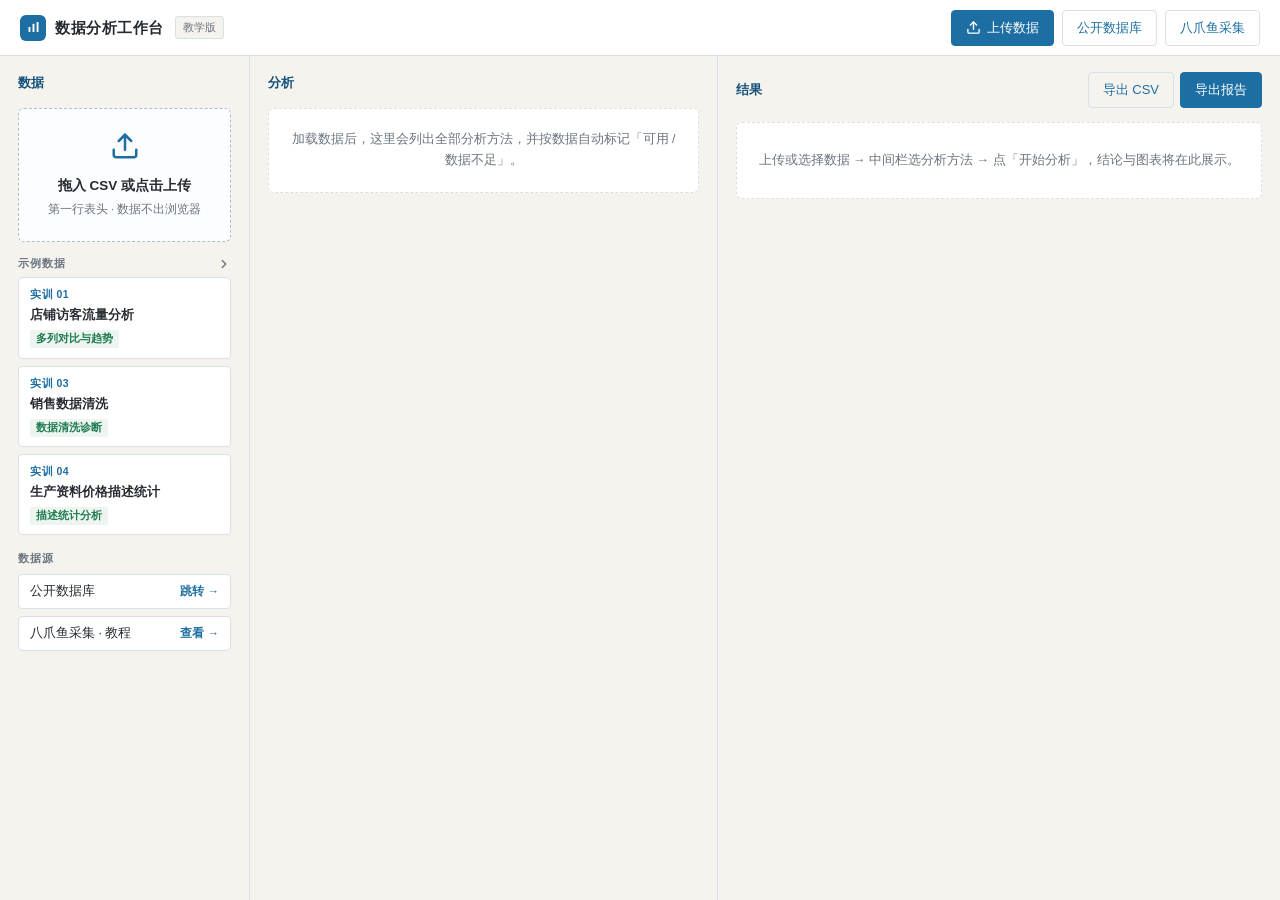
==== commit 09b9ad7d: "产品体验10轮迭代：清理壳子死代码、报告头加数据上下文、图表主角化(desc)、结论摘要洞察优先、报告补结论章、输出选项持久化、无障碍焦点态" ====
--- a/index.html
+++ b/index.html
@@ -3,13 +3,14 @@
 <head>
 <meta charset="UTF-8">
 <meta name="viewport" content="width=device-width, initial-scale=1.0">
-<title>数据分析工作台 · 雏形</title>
+<title>数据分析工作台</title>
 <style>
 :root{--brand:#1D6FA3;--brand-dark:#14517A;--brand-light:#E8F1F8;--accent:#D89A1E;--ok:#1E7A50;--bad:#B4382C;--purple:#5B4AA8;--teal:#2C7A7B;--gray:#6B7480;--text:#262B31;--line:#D9E0E8;--bg:#F5F3EE;--card:#fff;--rule:#D9E0E8;--serif:"Source Han Serif SC","Noto Serif CJK SC","STZhongsong","SimSun",Georgia,"Times New Roman",serif;}
 *{box-sizing:border-box;margin:0;padding:0}
 html,body{height:100%}
 body{font-family:"Microsoft YaHei","微软雅黑","PingFang SC","Helvetica Neue",Arial,sans-serif;background:var(--bg);color:var(--text);font-size:14px;line-height:1.7}
 button{font-family:inherit;cursor:pointer}
+:focus-visible{outline:2px solid var(--brand);outline-offset:2px}
 .hidden{display:none!important}
 
 /* ---------- 顶栏 ---------- */
@@ -100,6 +101,11 @@
 #result.no-chart .chart-box{display:none}
 #result.no-formula .formula-card{display:none}
 #result.no-finding .finding{display:none}
+.report-head{padding:13px 16px;background:var(--brand-light);border:1px solid var(--brand);border-left:4px solid var(--brand);border-radius:6px;margin-bottom:14px}
+.report-head .rh-method{font-size:15px;font-weight:700;color:var(--brand-dark)}
+.report-head .rh-meta{font-size:12px;color:var(--gray);margin-top:3px}
+.report-head .rh-sum{font-size:13px;color:var(--text);margin-top:7px;line-height:1.7}
+.report-head .rh-tag{font-size:11px;font-weight:700;color:var(--brand);background:#fff;border:1px solid var(--brand);border-radius:3px;padding:1px 7px;margin-right:8px;white-space:nowrap}
 
 /* ---------- 弹窗 ---------- */
 .modal-mask{position:fixed;inset:0;background:rgba(20,26,33,.42);z-index:50;display:flex;align-items:center;justify-content:center;padding:20px}
@@ -119,20 +125,6 @@
 .oct-step .tx{flex:1;min-width:0}
 
 /* ---------- 结果样式（复用现有引擎输出） ---------- */
-/* ---------- 壳子模式：能力已设计、算法待接入 ---------- */
-.shell-flag{display:flex;gap:10px;align-items:flex-start;background:#FFF7E6;border:1px solid #F2D8A7;border-radius:3px;padding:12px 16px;margin-bottom:14px;font-size:13px;line-height:1.75;color:#7A5A12}
-.shell-flag svg{flex:0 0 auto;width:17px;height:17px;color:#DD8B00;margin-top:3px}
-.shell-flag b{font-weight:800}
-.spec-list,.todo-list{list-style:none;padding:0;margin:0}
-.spec-item{display:flex;gap:12px;padding:9px 0;border-bottom:1px dashed var(--line);font-size:13px;line-height:1.7}
-.spec-item:last-child{border-bottom:none}
-.spec-k{flex:0 0 132px;font-weight:700;color:#14517A;font-size:12px;letter-spacing:.2px}
-.spec-v{flex:1;min-width:0;color:var(--text)}
-.spec-v small{display:block;color:var(--gray);font-size:11.5px;margin-top:2px;line-height:1.65}
-.todo-item{display:flex;gap:10px;padding:8px 0;font-size:13px;line-height:1.7;align-items:flex-start}
-.todo-box{flex:0 0 auto;width:13px;height:13px;border:1.5px solid #C5CDD6;border-radius:2px;margin-top:4px}
-.todo-item b{font-family:'Consolas','Courier New',monospace;font-size:12.5px;color:#14517A}
-.todo-item small{display:block;color:var(--gray);font-size:11.5px;margin-top:2px}
 .pre-tbl{width:100%;border-collapse:collapse;font-size:12.5px;margin:8px 0 4px}
 .pre-tbl th{background:#F1F5F9;color:#14517A;font-weight:700;text-align:left;padding:7px 10px;border-bottom:2px solid var(--line)}
 .pre-tbl td{padding:6px 10px;border-bottom:1px solid #EEF2F6}
@@ -149,8 +141,6 @@
   .col:last-child{border-bottom:none}
   .cfg-row label{min-width:0;flex-basis:100%}
   .cfg-row select,.cfg-row input[type=number],.cfg-row input[type=text]{width:100%;min-width:0}
-  .spec-item{flex-direction:column;gap:2px}
-  .spec-k{flex:0 0 auto}
 }
 
 /* ---------- Step3 结果 ---------- */
@@ -190,14 +180,6 @@
 .f-anl{background:#FAF5EA}.f-anl .f-badge{background:#C88A10;color:#fff}
 .f-sug{background:#EDF5F0}.f-sug .f-badge{background:var(--ok);color:#fff}
 .f-warn{background:#FAEEEC}.f-warn .f-badge{background:var(--bad);color:#fff}
-.prompt-box{background:#12293E;border-radius:3px;padding:16px 18px;margin:10px 0;color:#E8F1F8}
-.prompt-box .pb-label{font-size:11.5px;font-weight:700;color:var(--accent);letter-spacing:1.5px;margin-bottom:8px;display:flex;align-items:center;gap:7px}
-.prompt-box .pb-label svg{width:15px;height:15px}
-.prompt-box .pb-text{font-size:13px;line-height:1.8;white-space:pre-wrap;font-family:"Consolas","Courier New",monospace}
-.prompt-box .pb-copy{margin-top:10px;font-size:12px;background:rgba(255,255,255,.1);color:#fff;
-  border:1px solid rgba(255,255,255,.28);border-radius:2px;padding:6px 14px;min-height:36px;font-weight:600}
-.prompt-box .pb-copy:hover{background:rgba(255,255,255,.2)}
-.prompt-box .pb-copied{color:#7FD8A8;font-size:12px;margin-left:10px}
 .qa-note{font-size:12px;color:var(--gray);margin-top:10px;display:flex;gap:8px;align-items:center}
 .qa-note svg{width:15px;height:15px;color:var(--ok);flex:0 0 15px}
 .warn-box{background:#FAEEEC;border:1px solid #E9C2BA;border-radius:2px;padding:12px 16px;
@@ -212,7 +194,7 @@
   <div class="brand">
     <span class="logo"><svg viewBox="0 0 24 24" fill="none" stroke="currentColor" stroke-width="2.4" stroke-linecap="round" stroke-linejoin="round"><rect x="4" y="11" width="3" height="8" rx=".8" fill="currentColor" stroke="none"/><rect x="10.5" y="6" width="3" height="13" rx=".8" fill="currentColor" stroke="none"/><rect x="17" y="3" width="3" height="16" rx=".8" fill="currentColor" stroke="none"/></svg></span>
     <span class="nm">数据分析工作台</span>
-    <span class="ver">雏形 v0.1</span>
+    <span class="ver">教学版</span>
   </div>
   <div class="top-actions">
     <button class="tb-btn primary" id="btnUploadTop"><svg viewBox="0 0 24 24" fill="none" stroke="currentColor" stroke-width="2.2" stroke-linecap="round" stroke-linejoin="round"><path d="M21 15v4a2 2 0 0 1-2 2H5a2 2 0 0 1-2-2v-4"/><polyline points="17 8 12 3 7 8"/><line x1="12" y1="3" x2="12" y2="15"/></svg>上传数据</button>
@@ -264,8 +246,8 @@
 
   <!-- 右栏：结果 -->
   <section class="col">
-    <div class="col-h"><span class="l">结果</span><span style="display:flex;gap:6px"><button class="tb-btn" id="btnCSV" style="padding:5px 10px;min-height:30px;font-size:12px">导出 CSV</button><button class="tb-btn" id="btnExport" style="padding:5px 12px;min-height:30px;font-size:12px">导出报告</button></span></div>
-    <div class="ws-empty" id="result">运行分析后，结果（指标 · 公式 · 图表 · 解读）将在此展示。</div>
+    <div class="col-h"><span class="l">结果</span><span style="display:flex;gap:6px;align-items:center"><button class="tb-btn" id="btnCSV">导出 CSV</button><button class="tb-btn primary" id="btnExport">导出报告</button></span></div>
+    <div class="ws-empty" id="result">上传或选择数据 → 中间栏选分析方法 → 点「开始分析」，结论与图表将在此展示。</div>
   </section>
 </main>
 
@@ -1234,10 +1216,25 @@
 }
 
 /* =====================================================================
- * 10. 报告块构造器（对齐参考 PPT 风格：编号块 / 公式卡 / 结论 / Prompt）
+ * 10. 报告块构造器（编号块 / 公式卡 / 结论）
  * ===================================================================== */
 function resBlock(title, innerHtml){
   return '<div class="res-block"><div class="rb-title">'+title+'</div>'+innerHtml+'</div>';
+}
+/* 从渲染结果里抽一句做报告头摘要：优先「洞察」，退回「结论」，再退回「描述」 */
+function extractSummary(html){
+  var tmp=document.createElement("div");
+  tmp.innerHTML=html;
+  var f=tmp.querySelector(".finding.f-anl")||tmp.querySelector(".finding.f-sug")||tmp.querySelector(".finding.f-fact");
+  if(!f) return "";
+  var b=f.querySelector(".f-body");
+  return b? b.textContent.replace(/\s+/g," ").trim() : "";
+}
+function reportHead(methodName, summary, meta){
+  return '<div class="report-head"><div class="rh-method">'+escXML(methodName)+'</div>'
+    +(meta?'<div class="rh-meta">'+escXML(meta)+'</div>':'')
+    +(summary?'<div class="rh-sum"><span class="rh-tag">结论</span>'+escXML(summary)+'</div>':'')
+    +'</div>';
 }
 function metricCard(label, value, unit, cls){
   cls=cls||"";
@@ -1255,29 +1252,6 @@
   return '<div class="finding f-'+level+'"><span class="f-badge">'+({fact:"描述",anl:"洞察",sug:"结论",warn:"风险"}[level]||level)+'</span>'
     +'<div class="f-body"><span class="f-title">'+escXML(title)+'</span>　'+escXML(text)+'</div></div>';
 }
-function promptBlock(promptText, note){
-  return '<div class="prompt-box"><div class="pb-label">'
-    +'<svg viewBox="0 0 24 24" fill="none" stroke="currentColor" stroke-width="2.2" stroke-linecap="round" stroke-linejoin="round"><path d="M21 15a2 2 0 0 1-2 2H7l-4 4V5a2 2 0 0 1 2-2h14a2 2 0 0 1 2 2z"/></svg>'
-    +'推荐 Prompt · 学生可复制此提示词，课后用真实 AI 复现同款分析</div>'
-    +'<div class="pb-text">'+escXML(promptText)+'</div>'
-    +(note?'<div class="pb-note" style="font-size:11.5px;color:#9FB6CC;margin-top:8px">'+escXML(note)+'</div>':'')
-    +'<button class="pb-copy" onclick="copyPrompt(this)">复制 Prompt</button></div>';
-}
-function copyPrompt(btn){
-  var box=btn.closest(".prompt-box"), txt=box.querySelector(".pb-text").innerText;
-  if(navigator.clipboard && navigator.clipboard.writeText){
-    navigator.clipboard.writeText(txt).then(function(){ flashCopied(btn); }, function(){ fallbackCopy(txt, btn); });
-  } else fallbackCopy(txt, btn);
-}
-function fallbackCopy(txt, btn){
-  var ta=document.createElement("textarea"); ta.value=txt; document.body.appendChild(ta);
-  ta.select(); try{ document.execCommand("copy"); flashCopied(btn); }catch(e){}
-  document.body.removeChild(ta);
-}
-function flashCopied(btn){
-  var old=btn.textContent; btn.textContent="已复制 ✓";
-  setTimeout(function(){ btn.textContent=old; }, 1600);
-}
 function qaNote(text){
   return '<div class="qa-note"><svg viewBox="0 0 24 24" fill="none" stroke="currentColor" stroke-width="2.4" stroke-linecap="round" stroke-linejoin="round"><path d="M22 11.08V12a10 10 0 1 1-5.93-9.14"/><polyline points="22 4 12 14.01 9 11.01"/></svg>'+escXML(text)+'</div>';
 }
@@ -1314,31 +1288,6 @@
   return html+'</select>';
 }
 
-/* =====================================================================
- * 11.5 壳子渲染器 —— 能力已完成 UI 与逻辑设计、数值算法待接入时，
- *      展示「设计规格 + 当前数据体检」，规格确认后再填算法，避免返工。
- *      spec = { name, metrics[], formulas[], charts[], findings[],
- *               todos[], notes[], prompt }
- * ===================================================================== */
-function specList(items){
-  if(!items || !items.length) return '<div class="ws-empty">（无）</div>';
-  var h='<ul class="spec-list">';
-  items.forEach(function(it){
-    h+='<li class="spec-item"><span class="spec-k">'+escXML(it.k)+'</span>'
-      +'<span class="spec-v">'+escXML(it.v)+(it.note?'<small>'+escXML(it.note)+'</small>':'')+'</span></li>';
-  });
-  return h+'</ul>';
-}
-function todoList(items){
-  if(!items || !items.length) return '<div class="ws-empty">算法已全部接入。</div>';
-  var h='<ul class="todo-list">';
-  items.forEach(function(t){
-    h+='<li class="todo-item"><span class="todo-box"></span><span>'
-      +'<b>'+escXML(t.fn)+'</b>　'+escXML(t.what)
-      +(t.ref?'<small>参考：'+escXML(t.ref)+'</small>':'')+'</span></li>';
-  });
-  return h+'</ul>';
-}
 function preTable(headers, rows){
   var h='<div class="table-wrap"><table class="pre-tbl"><tr>';
   headers.forEach(function(t,i){ h+='<th'+(i?' class="num"':'')+'>'+escXML(t)+'</th>'; });
@@ -1349,26 +1298,6 @@
     h+='</tr>';
   });
   return h+'</table></div>';
-}
-function shellBlock(spec, preHtml){
-  var h="";
-  h+='<div class="shell-flag">'
-    +'<svg viewBox="0 0 24 24" fill="none" stroke="currentColor" stroke-width="2.2" stroke-linecap="round" stroke-linejoin="round"><circle cx="12" cy="12" r="10"/><line x1="12" y1="8" x2="12" y2="12"/><line x1="12" y1="16" x2="12.01" y2="16"/></svg>'
-    +'<div><b>'+escXML(spec.name)+'</b>：UI 与逻辑设计已完成，数值算法正在接入中。'
-    +'下方为设计规格与当前数据的体检结果 —— 规格确认后再填算法，避免返工。</div></div>';
-  h+=resBlock('① 数据体检（当前数据是否适配）', preHtml);
-  h+=resBlock('② 将输出的关键指标', specList(spec.metrics));
-  if(spec.formulas && spec.formulas.length) h+=resBlock('③ 将使用的公式（教材口径）', specList(spec.formulas));
-  if(spec.charts && spec.charts.length) h+=resBlock('④ 将绘制的图表', specList(spec.charts));
-  if(spec.findings && spec.findings.length) h+=resBlock('⑤ 将给出的分层解读', specList(spec.findings));
-  h+=resBlock('⑥ 待接入的算法（'+(spec.todos?spec.todos.length:0)+' 项）', todoList(spec.todos));
-  if(spec.notes && spec.notes.length) h+=resBlock('⑦ 设计约定与前提假设', specList(spec.notes));
-  h+=resBlock('⑧ 推荐 Prompt 模板（课后用 AI 复现）', promptBlock(spec.prompt, "算法接入后，此处会替换为带真实统计量的 Prompt。"));
-  return h;
-}
-/* 壳子 run 的统一返回：标记 __shell，附带数据体检信息 */
-function shellResult(spec, pre){
-  return { __shell:true, spec:spec, pre:pre };
 }
 /* 通用：按分组列把数值列拆成若干组（成对剔除空值） */
 function groupBy(ds, valIdx, grpIdx){
@@ -1415,32 +1344,30 @@
       var st=res.st, col=res.col, h="";
       var vals=colValues(ds.rows, parseInt(cfg.col||0,10));
       h+=resBlock('① 数据概况', metricCard("样本量 n", fmtNum(st.n,0)) + metricCard("最小值", fmtNum(st.min,2)) + metricCard("最大值", fmtNum(st.max,2)) + metricCard("极差", fmtNum(st.range,2)) + metricCard("合计", fmtNum(st.sum,1)));
-      h+=resBlock('② 集中趋势',
+      h+=resBlock('② 分布图表',
+        '<div class="chart-box">'+svgHist(vals, {title:col+" 分布直方图", subtitle:"分箱自动计算 · 观察分布形态"})+'</div>' +
+        '<div class="chart-box">'+svgBox(vals, {title:col+" 箱线图", subtitle:"须线 = 最小值/最大值（IQR 界限内）"})+'</div>');
+      h+=resBlock('③ 集中趋势',
         metricCard("均值", fmtNum(st.mean,2), "", "hl") + metricCard("中位数", fmtNum(st.median,2)) + metricCard("众数", fmtNum(st.mode,2)) +
         '<div style="margin-top:8px">'+
         formulaCard("均值", "x̄ = Σxᵢ / n", "Σxᵢ = "+fmtNum(st.sum,2)+"，n = "+st.n, fmtNum(st.mean,2)) +
         formulaCard("中位数", "排序后取中间位置的值", "n="+st.n+"（"+(st.n%2?"奇数→第 "+(st.n+1)/2+" 个":"偶数→第 "+st.n/2+"、"+ (st.n/2+1)+" 个的平均")+"）", fmtNum(st.median,2)) +
         '</div>');
-      h+=resBlock('③ 离散程度',
+      h+=resBlock('④ 离散程度',
         metricCard("方差(无偏)", fmtNum(st.variance,2)) + metricCard("标准差", fmtNum(st.std,2), "", "hl") + metricCard("变异系数", fmtPct(st.cv,2), "%") + metricCard("四分位差 IQR", fmtNum(st.iqr,2)) +
         '<div style="margin-top:8px">'+
         formulaCard("样本方差(教材口径 ddof=1)", "s² = Σ(xᵢ−x̄)² / (n−1)", "n = "+st.n, fmtNum(st.variance,2)) +
         formulaCard("标准差", "s = √s²", "", fmtNum(st.std,2)) +
         formulaCard("变异系数", "CV = s / x̄ × 100%", "s="+fmtNum(st.std,2)+"，x̄="+fmtNum(st.mean,2), fmtPct(st.cv,2)) +
         '</div>');
-      h+=resBlock('④ 分布形态',
-        metricCard("偏度", fmtNum(st.skew,2)) + metricCard("峰度", fmtNum(st.kurt,2)) +
-        '<div class="chart-box">'+svgHist(vals, {title:col+" 分布直方图", subtitle:"分箱自动计算 · 观察分布形态"})+'</div>' +
-        '<div class="chart-box">'+svgBox(vals, {title:col+" 箱线图", subtitle:"须线 = 最小值/最大值（IQR 界限内）"})+'</div>');
-      h+=resBlock('⑤ 分层解读',
+      h+=resBlock('⑤ 分布形态',
+        metricCard("偏度", fmtNum(st.skew,2)) + metricCard("峰度", fmtNum(st.kurt,2)));
+      h+=resBlock('⑥ 分层解读',
         finding("fact","数据规模", "共 "+st.n+" 条记录，"+(st.n<30?"样本较小（n<30），后续推断需谨慎。":"样本量 ≥ 30，符合大样本条件，可作区间估计。"))+
         finding("anl","中心与偏态", "均值 "+fmtNum(st.mean,2)+" 与中位数 "+fmtNum(st.median,2)+" "+(st.mean>st.median? "均值更高，分布呈右偏（长尾在右侧，存在少数较大值拉高均值）。" : st.mean<st.median? "中位数更高，分布呈左偏。" : "基本一致，分布近似对称。")+ " 偏度系数 "+fmtNum(st.skew,2)+" 佐证该判断。")+
         finding("anl","离散程度", "标准差 "+fmtNum(st.std,2)+"，变异系数 "+fmtPct(st.cv,2)+"。CV "+(st.cv<0.15?"< 15%，数据波动小、较稳定。":st.cv<0.35?"介于 15%~35%，波动中等。":"≥ 35%，波动较大，需关注极端值影响。"))+
         finding("anl","分布形态", "峰度 "+fmtNum(st.kurt,2)+"，"+(st.kurt>0?"比正态分布更尖陡（厚尾），极端值出现概率更高。":st.kurt<0?"比正态分布更平坦（薄尾），数据更分散。":"接近正态分布。"))+
         finding("sug","使用建议", "报告均值时请同时给出标准差；若分布明显右偏，中位数比均值更适合代表一般水平。"));
-      h+=resBlock('⑥ 推荐 Prompt（课后用 AI 复现）', promptBlock(
-        "我有一列数据："+col+"，共 "+st.n+" 个观测值。\n请用 Python（pandas/numpy/scipy）计算：均值、中位数、众数、样本标准差（ddof=1）、方差、变异系数、四分位数、偏度、峰度，\n并绘制直方图和箱线图，最后用 100 字以内解释分布形态。\n数据："+vals.slice(0,8).join(", ")+" …",
-        "工作台已按教材口径（无偏方差、Excel 分位数法）给出标准答案，可与 AI 输出互相对照。"));
       return h;
     }
   },
@@ -1508,9 +1435,6 @@
         finding("anl","峰值定位", "最高值出现在 "+res.labels[pi]+"（"+fmtNum(peak,0)+"），可结合业务事件解释该高点。")+
         finding("sug","结构建议", "对比饼图看占比结构：占比最大序列是总量的主要贡献者，建议优先保障其投入产出。"),
         '三种分析思维提示：对比（横向比序列）、趋势（纵向看时间）、结构（饼图看占比），一次分析同时用上。');
-      h+=resBlock('⑥ 推荐 Prompt（课后用 AI 复现）', promptBlock(
-        "我有按月统计的多渠道访客数据（"+res.series.map(function(s){return s.name;}).join("、")+"），共 "+res.labels.length+" 期。\n请绘制：① 分组柱状图对比；② 多系列折线图看趋势；③ 饼图看各渠道合计占比；④ 计算"+res.series[0].name+"的环比增速表。\n最后用不超过 150 字总结：谁在增长、峰值在哪、结构如何变化。\n数据："+res.labels.slice(0,5).map(function(l,i){return l+"→"+res.series[0].values[i];}).join("，")+" …",
-        "工作台的柱/折/饼三图与环比表即标准答案，可与 AI 输出互相对照。"));
       return h;
     }
   },
@@ -1553,9 +1477,6 @@
         finding("fact","问题构成", "共发现 "+res.issues.length+" 项数据质量问题，其中缺失/文本数字/异常值/重复/脏名称各类均有专门处理流程。")+
         finding("anl","风险提示", "脏数据不处理就分析，会直接污染均值、方差与回归系数——尤其异常值对均值影响最大。")+
         finding("sug","清洗闭环", "清洗后务必重新做一次描述统计对比：均值、标准差在清洗前后的变化幅度，能说明脏数据的影响程度。"));
-      h+=resBlock('⑤ 推荐 Prompt（课后用 AI 复现）', promptBlock(
-        "我有一份数据表（"+ds.headers.length+" 列，"+res.nRows+" 行），列名："+ds.headers.join("、")+"。\n请用 pandas 完成数据清洗诊断并输出报告：① 缺失值统计；② 文本型数字（如 \"1,250.5\"、\"¥3200\"）检测与转换；③ IQR 异常值检测；④ 完全重复行；⑤ 分类字段首尾空格。\n对每个问题给出处理代码与建议。",
-        "工作台的清洗诊断即标准答案，重点看「处理建议」列——清洗流程在真实项目中占 60% 以上时间。"));
       return h;
     }
   },
@@ -1621,9 +1542,6 @@
         finding("anl","精度评价", "区间半宽（允许误差）为 "+fmtNum(mi.margin,2)+"，"+(mi.margin/mi.mean<0.1?"相对均值约 "+fmtPct(mi.margin/mi.mean,1)+"，估计精度较高。":"相对均值约 "+fmtPct(mi.margin/mi.mean,1)+"，若需更精确可增大样本量。"))+
         finding("anl","正确解读", "「95% 置信」指重复抽样 100 次约 95 次区间覆盖真值——不是「真值有 95% 概率落在区间内」，这是经典易错点。")+
         (res.pi? finding("sug","比例决策", "超过 "+fmtNum(res.thr,0)+" 的占比估计为 "+fmtPct(res.pi.p,1)+"，区间 ["+fmtPct(res.pi.lower,1)+", "+fmtPct(res.pi.upper,1)+"]，可作为业务达标判断依据。") : ""));
-      h+=resBlock('⑥ 推荐 Prompt（课后用 AI 复现）', promptBlock(
-        "我有一份样本数据（"+res.col+"，n="+mi.n+"）："+res.vals.slice(0,6).join(", ")+" …\n请用 Python（scipy.stats 或手写公式）计算：① 总体均值的 95% 置信区间（大样本 z=1.96）；② 若以阈值 "+ (res.thr!==null?res.thr:80) +" 划分，估计「大于阈值」的比例及其 95% 置信区间，并做 np≥5 检验；③ 若要控制误差在 5 以内，所需样本量。给出公式、代入过程与结论。",
-        "工作台已给出标准答案（z=1.96、无偏标准差），学生可用它校验自己的 AI 输出。"));
       return h;
     }
   },
@@ -1684,9 +1602,6 @@
         finding("anl","驱动拆解", "产量（拉氏）变化带来 "+fmtSigned(ia.eQ,1)+"（"+fmtPct(ia.kqL-1,1)+"），价格（帕氏）变化带来 "+fmtSigned(ia.eP,1)+"（"+fmtPct(ia.kpP-1,1)+"）。"+(Math.abs(ia.eQ)>Math.abs(ia.eP)?"产量的影响更大，是总变动的主因。":"价格的影响更大，是总变动的主因。"))+
         finding("anl","方法要点", "拉氏指数把同度量因素固定在基期（考察「纯数量」变化），帕氏指数固定在报告期（考察「纯价格」变化）；教材以拉氏产量 × 帕氏价格构成指数体系。")+
         finding("sug","决策建议", (ia.kpP>1?"成本上涨主要来自价格因素，可关注采购议价与供应链替代方案。":"成本下降主要来自价格因素，可评估是否可持续。")+(ia.kqL>1?"产量扩张带动总量上升，注意产能与库存的匹配。":"产量收缩，需关注市场份额变化。")));
-      h+=resBlock('⑤ 推荐 Prompt（课后用 AI 复现）', promptBlock(
-        "我有多产品的产量与成本数据：q0（基期产量）、q1（报告期产量）、p0（基期单位成本）、p1（报告期单位成本）。\n请计算：① 各产品产量、成本的个体指数；② 拉氏产量指数、帕氏价格指数、总成本指数；③ 因素分析：产量变动与价格变动分别对总成本的影响额；④ 验证指数体系 K总 = Kq×Kp。\n给出公式、代入过程与结论。",
-        "这是教材第 6 章核心——指数体系自洽（拉氏×帕氏=总指数）是 QA 必查项，工作台已保证。"));
       return h;
     }
   },
@@ -1742,9 +1657,6 @@
         finding("anl","回归解释", "x 每增加 1 单位，y 平均"+(lg.b>=0?"增加":"减少")+" "+fmtNum(Math.abs(lg.b),3)+" 单位；R²="+fmtNum(lg.r2,4)+"，模型解释了 y 变异的 "+fmtPct(lg.r2,1)+"。")+
         finding("warn","相关 ≠ 因果", "即使相关性很强，也不能证明 x 导致 y——可能存在第三个变量（混杂因素）或反向因果。本工作台只报告相关与预测，不宣示因果。")+
         finding("sug","使用边界", "预测值只适合在样本范围内做内插使用；用于决策时请结合业务知识，并注意外推风险。"));
-      h+=resBlock('⑤ 推荐 Prompt（课后用 AI 复现）', promptBlock(
-        "我有两列数据：x（"+res.xCol+"）、y（"+res.yCol+"），共 "+lg.n+" 个样本。\n请用 Python（numpy/scipy 或 statsmodels）计算：① 皮尔逊相关系数并分级；② 一元线性回归的 a、b、R²；③ 预测 x₀="+fmtNum(res.x0,2)+" 时的 ŷ；④ 绘制散点图+回归线+预测点。\n最后用 100 字解释结果，并说明为什么「相关不等于因果」。\n数据示例："+res.xs.slice(0,5).map(function(v,i){return "("+v+","+res.ys[i]+")";}).join(" ")+" …",
-        "工作台的 r/R²/预测即为标准答案；「相关≠因果」警示块是教材强调的要点，务必让学生记住。"));
       return h;
     }
   },
@@ -1822,9 +1734,6 @@
         finding("anl","趋势强度", "趋势方程斜率 b="+fmtNum(ta.trend.b,3)+"，每期平均增加 "+fmtNum(ta.trend.b,2)+"；R²="+fmtNum(ta.trend.r2,3)+"，线性趋势"+(ta.trend.r2>=0.85?"拟合良好，适合短期外推预测。":"拟合一般，外推需谨慎。"))+
         finding("warn","外推预警", "预测基于线性趋势外推：未来 "+fcN+" 期预测值 "+fmtNum(fcFirst,2)+" 只是趋势延续的假设值，不反映周期/政策/突发事件影响，仅适合短期参考。")+
         finding("sug","使用建议", "把预测值与下期实际值对比，持续更新趋势方程；若出现拐点，应重新拟合或改用曲线模型。"));
-      h+=resBlock('⑥ 推荐 Prompt（课后用 AI 复现）', promptBlock(
-        "我有时间序列数据（"+res.yCol+"，"+n+" 期）："+res.labels.slice(0,6).map(function(l,i){return l+"="+fmtNum(res.ys[i],1);}).join("，")+" …\n请用 Python 计算：① 平均发展水平与平均增长量；② 环比/定基发展速度与增长速度表；③ 几何平均发展速度；④ 用最小二乘法拟合线性趋势方程并预测下一期。\n给出公式、代入过程与结论，并提示外推风险。",
-        "工作台的速度表/趋势方程/预测即标准答案；外推预警是教材强调的方法边界。"));
       return h;
     }
   },
@@ -1888,9 +1797,6 @@
         finding("anl","结构分布", "前 3 大类别合计占比 "+top3+"，"+(res.gs.length>3?"集中度较高，资源应聚焦头部。":"分布较均匀，风险分散但缺乏规模效应。"))+
         (res.pv? finding("anl","交叉发现", "透视表观察 "+res.catCol+" 与 "+res.grpCol+" 的联合结构：若某格显著偏高，说明该组合存在协同或季节因素；若各列比例稳定，则两维度近似独立。") : "")+
         finding("sug","使用建议", "汇总排序回答「谁大谁小」，占比饼图回答「结构如何」，透视表回答「两个维度如何交叉」——三层递进是描述性分析的完整路径。"));
-      h+=resBlock('⑤ 推荐 Prompt（课后用 AI 复现）', promptBlock(
-        "我有一份数据表（"+res.catCol+"、"+res.valCol+(res.pv?("、"+res.grpCol):"")+"），共 "+ds.rows.length+" 行。\n请用 pandas：① 按 "+res.catCol+" 分组对 "+res.valCol+" 做分类汇总（合计/均值/最值/笔数）并按合计降序；② 绘制柱状图与占比饼图；③ "+(res.pv?("生成数据透视表（行="+res.catCol+"，列="+res.grpCol+"，值="+res.valCol+" 求和）"):"若还有一列类别则生成数据透视表")+"；④ 用 100 字总结结构特征。",
-        "工作台的汇总表/柱饼图/透视表即标准答案；透视表对应教材第 9 章可视化的数据组织。"));
       return h;
     }
   },
@@ -2104,18 +2010,6 @@
           finding("sug", "报告建议",
             "SPSS/教材要求 t 检验报告同时给出 t(df)=?, p, 均值差 ± SE, 95% CI, 效应量 d。本工作台全部给出，可在论文/作业中直接引用。")
         );
-        // ⑤ 推荐 Prompt
-        var dStr;
-        if(res.kind==="ind"){
-          dStr = "两组数据：组 A="+res.groupA+"（n="+res.n1+"，x̄="+fmtNum(res.m1,3)+"，s="+fmtNum(res.s1,3)+"）；组 B="+res.groupB+"（n="+res.n2+"，x̄="+fmtNum(res.m2,3)+"，s="+fmtNum(res.s2,3)+"）";
-        } else if(res.kind==="paired"){
-          dStr = "配对数据：列 A="+res.aCol+"，列 B="+res.bCol+"，n="+res.n+" 对，差值 d̄="+fmtNum(res.diff,3)+"，s_d="+fmtNum(res.sd,3);
-        } else {
-          dStr = "单样本：列="+res.yCol+"，n="+res.n+"，x̄="+fmtNum(res.mean,3)+"，s="+fmtNum(res.std,3)+"，μ₀="+fmtNum(res.mu0,3);
-        }
-        h+=resBlock('⑤ 推荐 Prompt（课后用 AI 复现）', promptBlock(
-          "我有一份数据："+dStr+"。\n请用 scipy.stats 跑"+kindLabel+"（"+altLabel+"，α="+fmtNum(1-res.conf,2)+"，"+(res.kind==="ind"?(res.welch?"Welch 版（equal_var=False）":"Student 等方差版（equal_var=True）"):"标准版")+"），输出 t、df、p 值（双尾）、均值差、标准误 SE、95% CI、Cohen's d 效应量；用 100 字以内解释结论。",
-          "工作台即标准答案；Welch 为 SPSS 与 R 默认。"));
         return h;
       }
     },
@@ -2529,155 +2423,6 @@
       }
     }
 };
-
-/* =====================================================================
- * 11.6 三项待接入能力的设计规格（ANOVA / 卡方 / 非参数）
- *      规格先行：UI 与逻辑定稿后再填算法，避免返工。
- * ===================================================================== */
-var ANOVA_SPEC = {
-  name:"单因素方差分析（ANOVA）",
-  metrics:[
-    {k:"F 统计量", v:"组间方差与组内方差之比", note:"F = MS组间 / MS组内；F 越大越倾向拒绝「各组均值全相等」"},
-    {k:"p 值", v:"F 分布右尾概率", note:"F ~ F(df组间, df组内)；需新增 F 分布尾概率函数"},
-    {k:"自由度 df", v:"df组间 = k − 1，df组内 = N − k", note:"k = 组数，N = 总样本量"},
-    {k:"效应量 η²", v:"SS组间 / SS总", note:"教材口径：0.01 小 / 0.06 中 / 0.14 大"},
-    {k:"效应量 ω²", v:"无偏版效应量", note:"ω² = (SS组间 − (k−1)·MS组内) / (SS总 + MS组内)，比 η² 更保守"},
-    {k:"方差齐性检验", v:"Levene 统计量 W 与 p", note:"p < 0.05 表示方差不齐，需改用 Welch ANOVA 或 Games-Howell 多重比较"},
-    {k:"多重比较矩阵", v:"两两比较的差值、SE、p、显著性标记", note:"C(k,2) 组比较，标注哪些组间差异显著"}
-  ],
-  formulas:[
-    {k:"总平方和", v:"SS总 = ΣΣ(xᵢⱼ − x̄)²", note:"全部观测对总均值的离差平方和"},
-    {k:"组间平方和", v:"SS组间 = Σ nⱼ(x̄ⱼ − x̄)²", note:"各组均值对总均值的离差，按样本量加权"},
-    {k:"组内平方和", v:"SS组内 = ΣΣ(xᵢⱼ − x̄ⱼ)²", note:"等于 SS总 − SS组间，代表随机误差"},
-    {k:"均方与 F", v:"MS = SS / df，F = MS组间 / MS组内", note:"方差分析表三行呈现：组间 / 组内 / 总"},
-    {k:"多重比较 LSD", v:"t = (x̄ᵢ − x̄ⱼ) / √(MS组内(1/nᵢ + 1/nⱼ))", note:"最灵敏，但不校正族系误差率"},
-    {k:"Bonferroni", v:"α′ = α / C(k,2)", note:"把显著性水平按比较次数均分，结论保守"},
-    {k:"Tukey HSD", v:"q = |x̄ᵢ − x̄ⱼ| / √(MS组内 / n)", note:"查学生化极差分布，教材推荐，控制族系误差"}
-  ],
-  charts:[
-    {k:"多组并排箱线图", v:"同一坐标系下展示各组分布（中位数 / 四分位 / 异常值）", note:"复用 svgBox，需统一纵轴刻度"},
-    {k:"组均值对比柱状图", v:"带误差线（±SE 或 ±95% CI）", note:"复用 svgBar，误差线需新增"},
-    {k:"残差诊断图", v:"残差 vs 拟合值，检查方差齐性与正态性", note:"可选，教材进阶内容"}
-  ],
-  findings:[
-    {k:"事实", v:"报告 k、N、各组 n / 均值 / 标准差", note:"纯描述层，不含推断"},
-    {k:"分析", v:"F(df₁, df₂) = ?，p = ?，是否拒绝「各组均值全相等」", note:"p < α 仅说明「不全相等」，不说明哪两组不同"},
-    {k:"分析", v:"效应量 η² / ω² 解读实际意义大小", note:"避免只报显著性、不报效应量"},
-    {k:"警示", v:"前提假设：独立性、正态性、方差齐性", note:"方差不齐时改用 Welch ANOVA"},
-    {k:"建议", v:"整体显著后必须做多重比较定位差异来源", note:"三种方法选一，教材推荐 Tukey HSD"}
-  ],
-  todos:[
-    {fn:"fDistP(f, df1, df2)", what:"F 分布右尾概率，用正则化不完全 Beta：I_{df2/(df2+df1·f)}(df2/2, df1/2)", ref:"可复用已有 betaInc 与 lGamma"},
-    {fn:"anovaOneWay(groups)", what:"计算 SS总 / SS组间 / SS组内、df、MS、F、p、η²、ω²", ref:"教材单因素方差分析表"},
-    {fn:"leveneTest(groups)", what:"方差齐性检验（对 |x − 组中位数| 再做一次 ANOVA）", ref:"SPSS 默认齐性检验"},
-    {fn:"posthocLSD / Bonferroni / TukeyHSD", what:"三种多重比较，输出两两比较矩阵（差值 / SE / p / 显著性标记）", ref:"Tukey 需学生化极差分布 q 的临界值"},
-    {fn:"welchAnova(groups)", what:"方差不齐时的备选整体检验", ref:"可选，教材进阶"},
-    {fn:"svgBoxMulti(groups)", what:"多组并排箱线图", ref:"复用 svgBox，统一纵轴"}
-  ],
-  notes:[
-    {k:"教材口径", v:"方差分析表按「组间 / 组内 / 总」三行呈现；平方和分解需自洽校验（SS总 = SS组间 + SS组内）", note:"与统计指数的体系自洽校验同思路，写入 QA 断言"},
-    {k:"组数要求", v:"k ≥ 2 即可计算，但 k = 2 时 F = t²，教材建议直接用 t 检验", note:"壳子已按组数给出提示"},
-    {k:"缺失处理", v:"成对剔除（某行因变量或分组为空则整行跳过）", note:"与 ttest 现有逻辑一致"},
-    {k:"LLM 不心算", v:"全部统计量由 JS 确定性计算，并与 Python 引擎 engine/ 口径对齐", note:"铁律，与既有 9 项能力一致"}
-  ],
-  prompt:"我有一份数据：一个数值型因变量 + 一个分组因子（k 组）。\n请用 scipy.stats 做单因素方差分析：输出方差分析表（SS / df / MS / F / p）、Levene 方差齐性检验、效应量 η² 与 ω²；\n若整体显著，再做 Tukey HSD 多重比较并输出两两比较矩阵；\n最后用 150 字以内解释结论，并说明前提假设（正态性、方差齐性）是否满足。\n（附数据，或各组 n / 均值 / 标准差）"
-};
-
-var CHI2_SPEC = {
-  name:"卡方检验（列联表分析）",
-  metrics:[
-    {k:"χ² 统计量", v:"Σ(O − E)² / E", note:"O = 实际频数，E = 期望频数；χ² 越大越倾向拒绝独立性"},
-    {k:"自由度 df", v:"(r − 1)(c − 1)", note:"r = 行数，c = 列数；拟合优度时为 k − 1"},
-    {k:"p 值", v:"卡方分布右尾概率", note:"需新增卡方分布尾概率函数（可用不完全 Gamma）"},
-    {k:"期望频数表", v:"逐格 E = 行合计 × 列合计 / N", note:"与观测频数表并排展示"},
-    {k:"最小期望频数", v:"min(E) 及 E < 5 的格子占比", note:"用于判断卡方近似是否可靠"},
-    {k:"效应量 Cramér's V", v:"√(χ² / (N · min(r−1, c−1)))", note:"2×2 表时退化为 φ 系数"},
-    {k:"标准化残差", v:"(O − E) / √E", note:"定位哪些格子贡献了差异"}
-  ],
-  formulas:[
-    {k:"期望频数", v:"Eᵢⱼ = (第 i 行合计 × 第 j 列合计) / N", note:"独立性假设下的理论频数"},
-    {k:"卡方统计量", v:"χ² = ΣΣ (Oᵢⱼ − Eᵢⱼ)² / Eᵢⱼ", note:"对所有格子求和"},
-    {k:"Yates 连续性校正", v:"χ² = ΣΣ (|O − E| − 0.5)² / E", note:"仅用于 2×2 表，使结论更保守"},
-    {k:"Cramér's V", v:"V = √(χ² / (N · min(r−1, c−1)))", note:"0.1 小 / 0.3 中 / 0.5 大"},
-    {k:"拟合优度", v:"χ² = Σ (Oᵢ − Eᵢ)² / Eᵢ，df = k − 1", note:"Eᵢ 由理论比例折算"}
-  ],
-  charts:[
-    {k:"列联表频数热力图", v:"用色阶表示频数强度，直观看出集中区域", note:"需新增 svgHeatmap"},
-    {k:"实际 vs 期望对比柱状图", v:"分组柱状图，O 与 E 并排", note:"复用 svgGroupedBar"},
-    {k:"标准化残差图", v:"正负残差柱状图，标出 |残差| > 2 的格子", note:"复用 svgBar，需正负色区分"}
-  ],
-  findings:[
-    {k:"事实", v:"报告列联表规模（r × c）、总样本 N、最小期望频数", note:"纯描述层"},
-    {k:"分析", v:"χ²(df) = ?，p = ?，两变量是否独立", note:"p < α 说明相关，但不说明因果方向"},
-    {k:"分析", v:"效应量 Cramér's V 解读关联强度", note:"大样本下显著性易达标，效应量更关键"},
-    {k:"警示", v:"期望频数 < 5 的格子超过 20% 时，卡方近似不可靠", note:"需合并类别或改用 Fisher 精确检验"},
-    {k:"建议", v:"显著时用标准化残差定位具体哪些格子偏离", note:"只报「有关联」不够，要指出关联模式"}
-  ],
-  todos:[
-    {fn:"chi2P(x, df)", what:"卡方分布右尾概率，用不完全 Gamma 函数 P(df/2, x/2)", ref:"需新增 gammainc / lGamma 已具备"},
-    {fn:"contingencyTable(ds, rIdx, cIdx)", what:"生成观测频数表、行/列合计、总样本量", ref:"壳子已实现计数部分，可直接复用"},
-    {fn:"chi2Independence(obs)", what:"计算期望频数、χ²、df、p、Cramér's V、标准化残差", ref:"教材列联表分析"},
-    {fn:"chi2GoodnessOfFit(obs, ratios)", what:"拟合优度检验，支持等比例与自定义比例", ref:"教材拟合优度"},
-    {fn:"fisherExact(a,b,c,d)", what:"2×2 表样本量不足时的精确检验", ref:"可选进阶，用超几何分布"},
-    {fn:"svgHeatmap(matrix)", what:"列联表频数热力图", ref:"需新增"}
-  ],
-  notes:[
-    {k:"教材口径", v:"列联表按「观测频数 O / 期望频数 E」对照呈现；卡方分解需自洽校验（ΣO = ΣE = N）", note:"写入 QA 断言"},
-    {k:"适用条件", v:"期望频数 ≥5 的格子不少于 80%，且没有 E < 1 的格子", note:"不满足时提示合并类别或改用 Fisher"},
-    {k:"Yates 校正", v:"仅 2×2 表启用；是否启用在参数里可选（自动 / 始终 / 从不）", note:"保守做法默认 2×2 自动启用"},
-    {k:"数据类型", v:"要求分类（定性）列；数值列若取值极少（如 1/2/3 编码）需由用户手动指定为分类", note:"detect 目前只认文本列"}
-  ],
-  prompt:"我有一份两个分类变量的列联表数据。\n请用 scipy.stats.chi2_contingency 做独立性检验：输出列联表（观测频数）、期望频数表、χ²、df、p 值、Cramér's V 效应量、标准化残差；\n检查是否有期望频数 < 5 的格子（超过 20% 需提示改用 Fisher 精确检验）；\n最后用 150 字以内解释两变量是否相关及相关模式。\n（附列联表数据）"
-};
-
-var NONPARAM_SPEC = {
-  name:"非参数检验（分布自由）",
-  metrics:[
-    {k:"检验统计量", v:"U（Mann-Whitney）/ H（Kruskal-Wallis）/ W（Wilcoxon）/ χ²_F（Friedman）", note:"按所选检验类型输出对应统计量"},
-    {k:"z 值（正态近似）", v:"标准化后的统计量", note:"大样本时用于近似 p 值"},
-    {k:"p 值", v:"精确法或正态近似，取决于样本量与参数选择", note:"小样本走精确分布，大样本走正态近似"},
-    {k:"秩和", v:"各组秩和 Rⱼ 与平均秩", note:"非参数检验的核心中间量，应展示"},
-    {k:"效应量", v:"秩双列相关 r / ε² / Kendall's W", note:"Mann-Whitney 用 r = z/√N；Kruskal-Wallis 与 Friedman 用 ε²"},
-    {k:"中位数差", v:"各组中位数（非参数报告中位数而非均值）", note:"与均值并列展示，便于对比参数检验结论"}
-  ],
-  formulas:[
-    {k:"秩次转换", v:"混合全部观测升序排序赋秩，并列取平均秩", note:"所有非参数检验的共同第一步"},
-    {k:"Mann-Whitney U", v:"U₁ = n₁n₂ + n₁(n₁+1)/2 − R₁，U = min(U₁, U₂)", note:"检验两独立样本分布位置是否相同"},
-    {k:"Kruskal-Wallis H", v:"H = 12/(N(N+1)) · Σ(Rⱼ²/nⱼ) − 3(N+1)", note:"多独立样本，df = k − 1，H ~ χ²(k−1)"},
-    {k:"Wilcoxon 符号秩", v:"W = min(W⁺, W⁻)，对 |差值| 赋秩后按符号分组求和", note:"零差值剔除，n 相应减少"},
-    {k:"Friedman", v:"χ²_F = 12/(n·k(k+1)) · ΣRⱼ² − 3n(k+1)", note:"按行内排序赋秩，df = k − 1"},
-    {k:"正态近似", v:"z = (U − n₁n₂/2) / √(n₁n₂(n₁+n₂+1)/12)", note:"Mann-Whitney 大样本近似，含并列秩校正"}
-  ],
-  charts:[
-    {k:"多组箱线图", v:"与 ANOVA 共用，展示各组分布与中位数", note:"复用 svgBox / svgBoxMulti"},
-    {k:"秩次分布图", v:"各组秩次的分布对比", note:"体现非参数检验「只看次序不看数值」的特点"},
-    {k:"配对差值图", v:"Wilcoxon / Friedman 用，展示差值方向与幅度", note:"复用 svgScatterPaired 或 svgHist"}
-  ],
-  findings:[
-    {k:"事实", v:"报告各组样本量、中位数、秩和、平均秩", note:"描述层，含秩次中间量"},
-    {k:"分析", v:"统计量 = ?，p = ?，是否拒绝「分布位置相同」", note:"非参数检验比较的是分布位置，非均值"},
-    {k:"分析", v:"效应量解读实际意义", note:"与参数检验一样要报效应量"},
-    {k:"警示", v:"前提：观测独立、变量至少为顺序尺度、分布形状相似", note:"分布形状差异大时结论解读要谨慎"},
-    {k:"建议", v:"与对应的参数检验结论对照；结论不一致时优先报告非参数结果", note:"数据不正态时非参数更可信"}
-  ],
-  todos:[
-    {fn:"rankAll(values)", what:"混合排序赋秩，处理并列（取平均秩）", ref:"所有非参数检验的基础"},
-    {fn:"mannWhitneyU(a, b)", what:"计算 U、z、p（精确或正态近似）、秩双列相关 r", ref:"替代独立样本 t 检验"},
-    {fn:"kruskalWallisH(groups)", what:"计算 H、df、p、ε²", ref:"替代单因素 ANOVA"},
-    {fn:"wilcoxonSignedRank(a, b)", what:"计算 W、z、p，处理零差值与并列秩", ref:"替代配对 t 检验"},
-    {fn:"friedmanTest(matrix)", what:"按行赋秩，计算 χ²_F、df、p、Kendall's W", ref:"替代重复测量 ANOVA"},
-    {fn:"精确分布尾概率", what:"小样本时 U / W 的精确分布（递推或查表）", ref:"可先用正态近似兜底，精确法后续补"}
-  ],
-  notes:[
-    {k:"教材口径", v:"非参数检验报告「中位数 + 秩和 + 统计量 + p + 效应量」，不报告均值差", note:"与 t 检验的报告范式区分开"},
-    {k:"并列秩处理", v:"并列观测取平均秩；并列较多时对统计量做校正", note:"影响方差计算，必须实现"},
-    {k:"精确 vs 近似", v:"n 较小用精确分布，n 较大（各组 ≥10~20）用正态近似", note:"参数里可选自动 / 强制精确 / 强制近似"},
-    {k:"LLM 不心算", v:"秩次与统计量全部由 JS 确定性计算，与 Python 引擎 engine/ 对齐", note:"铁律"}
-  ],
-  prompt:"我有一份数据（不满足正态分布，或样本量较小）。\n请用 scipy.stats 做非参数检验：根据场景选 Mann-Whitney U（两独立样本）/ Kruskal-Wallis H（多独立样本）/ Wilcoxon 符号秩（两配对）/ Friedman（多配对）；\n输出检验统计量、z 值、p 值、各组秩和与中位数、效应量；\n最后用 150 字以内解释结论，并说明为何用非参数方法而非 t 检验 / ANOVA。\n（附数据）"
-};
-
-
 
 /* =====================================================================
  * 12. 示例库（十个课堂实训，CSV 原文内嵌；task02 为外部采集工具占位）
@@ -3232,7 +2977,8 @@
   var html=a.render(state.ds, cfg, res);
   state.lastHtml=html;
   $("result").classList.remove("ws-empty");
-  $("result").innerHTML=html;
+  var meta=state.srcName+" · "+state.ds.rows.length+" 行 × "+state.ds.headers.length+" 列";
+  $("result").innerHTML=reportHead(a.name, extractSummary(html), meta)+html;
   $("result").classList.toggle("no-metric", !$("optMetric").checked);
   $("result").classList.toggle("no-chart", !$("optChart").checked);
   $("result").classList.toggle("no-formula", !$("optFormula").checked);
@@ -3348,10 +3094,6 @@
 ".f-anl{background:#FFF7E6}.f-anl .f-badge{background:#DD8B00}"+
 ".f-sug{background:#EAF6F0}.f-sug .f-badge{background:#1E8E5A}"+
 ".f-warn{background:#FBEEEC}.f-warn .f-badge{background:#C0392B}"+
-".prompt-box{background:#0F2B45;border-radius:11px;padding:16px 18px;margin:10px 0;color:#E8F1F8}"+
-".pb-label{font-size:11.5px;font-weight:800;color:#D89A1E;letter-spacing:1.5px;margin-bottom:8px}"+
-".pb-text{font-size:13px;line-height:1.8;white-space:pre-wrap;font-family:'Consolas','Courier New',monospace}"+
-".pb-note{font-size:11.5px;color:#9FB6CC;margin-top:8px}"+
 ".qa-note{font-size:12px;color:#8A94A0;margin-top:10px;display:flex;gap:8px;align-items:center}"+
 ".warn-box{background:#FBEEEC;border:1px solid #F2C4BD;border-radius:9px;padding:12px 16px;margin:10px 0;font-size:13px;display:flex;gap:10px}"+
 ".table-wrap{overflow-x:auto;margin:12px 0 14px;border:1px solid #E2E8F0;border-radius:9px}"+
@@ -3373,19 +3115,21 @@
   var title=(a?a.name:"分析结果")+" · "+state.srcName;
   var stamp=new Date().toLocaleString("zh-CN", {hour12:false});
   var tmp=document.createElement("div"); tmp.innerHTML=state.lastHtml;
-  tmp.querySelectorAll(".pb-copy").forEach(function(b){ b.remove(); });
+  var summary=extractSummary(state.lastHtml);
   var overview='<div class="rpt-ov"><div class="rb-title">一、概述</div>'
     +'<p class="rpt-ov-line"><b>数据来源：</b>'+escT(state.srcName)+'（'+escT(state.src)+'）</p>'
     +'<p class="rpt-ov-line"><b>数据规模：</b>'+state.ds.rows.length+' 行 × '+state.ds.headers.length+' 列</p>'
     +'<p class="rpt-ov-line"><b>分析方法：</b>'+escT(a?a.name:"分析")+(a&&a.fit?'，'+escT(a.fit):'')+'</p>'
     +'</div>';
+  var analysisTitle='<div style="font-size:15.5px;font-weight:800;color:#14517A;margin:6px 0 14px">二、分析结果</div>';
+  var conclusion=summary? '<div class="rpt-ov" style="margin-top:18px"><div class="rb-title">三、结论</div><p class="rpt-ov-line">'+escT(summary)+'</p></div>' : '';
   var html="<!DOCTYPE html><html lang=\"zh-CN\"><head><meta charset=\"UTF-8\">"
     +"<meta name=\"viewport\" content=\"width=device-width, initial-scale=1\">"
     +"<title>"+escT(title)+"</title><style>"+REPORT_CSS+"</style></head><body>"
     +"<div class=\"rpt-head\"><span class=\"rpt-tag\">AI DATA ANALYSIS · 数据分析报告</span>"
     +"<h1>"+escT(title)+"</h1>"
     +"<div class=\"rpt-meta\">数据来源："+escT(state.src)+" · "+state.ds.rows.length+" 行 × "+state.ds.headers.length+" 列<br>生成时间："+escT(stamp)+"</div></div>"
-    +"<div class=\"rpt-body\">"+overview+tmp.innerHTML+"</div>"
+    +"<div class=\"rpt-body\">"+overview+analysisTitle+tmp.innerHTML+conclusion+"</div>"
     +"<div class=\"rpt-foot\">本报告由数据分析工作台（确定性引擎）生成 · 数据仅在本机浏览器内处理</div>"
     +"</body></html>";
   var blob=new Blob([html], {type:"text/html;charset=utf-8"});
@@ -3481,6 +3225,18 @@
   $("btnRun").addEventListener("click", runAnalysis);
   $("btnExport").addEventListener("click", exportReport);
   $("btnCSV").addEventListener("click", exportCSV);
+  // 输出选项持久化：记住勾选，刷新不丢
+  var outIds=["optMetric","optChart","optFormula","optFinding"];
+  function saveOutOpts(){
+    var o={};
+    outIds.forEach(function(id){ o[id]=$(id).checked; });
+    try{ localStorage.setItem("wb_out_opts", JSON.stringify(o)); }catch(e){}
+  }
+  outIds.forEach(function(id){ $(id).addEventListener("change", saveOutOpts); });
+  try{
+    var saved=JSON.parse(localStorage.getItem("wb_out_opts")||"null");
+    if(saved){ outIds.forEach(function(id){ if(typeof saved[id]==="boolean") $(id).checked=saved[id]; }); }
+  }catch(e){}
   // 初始空态
   renderLeft(); renderAnalysis();
 }
